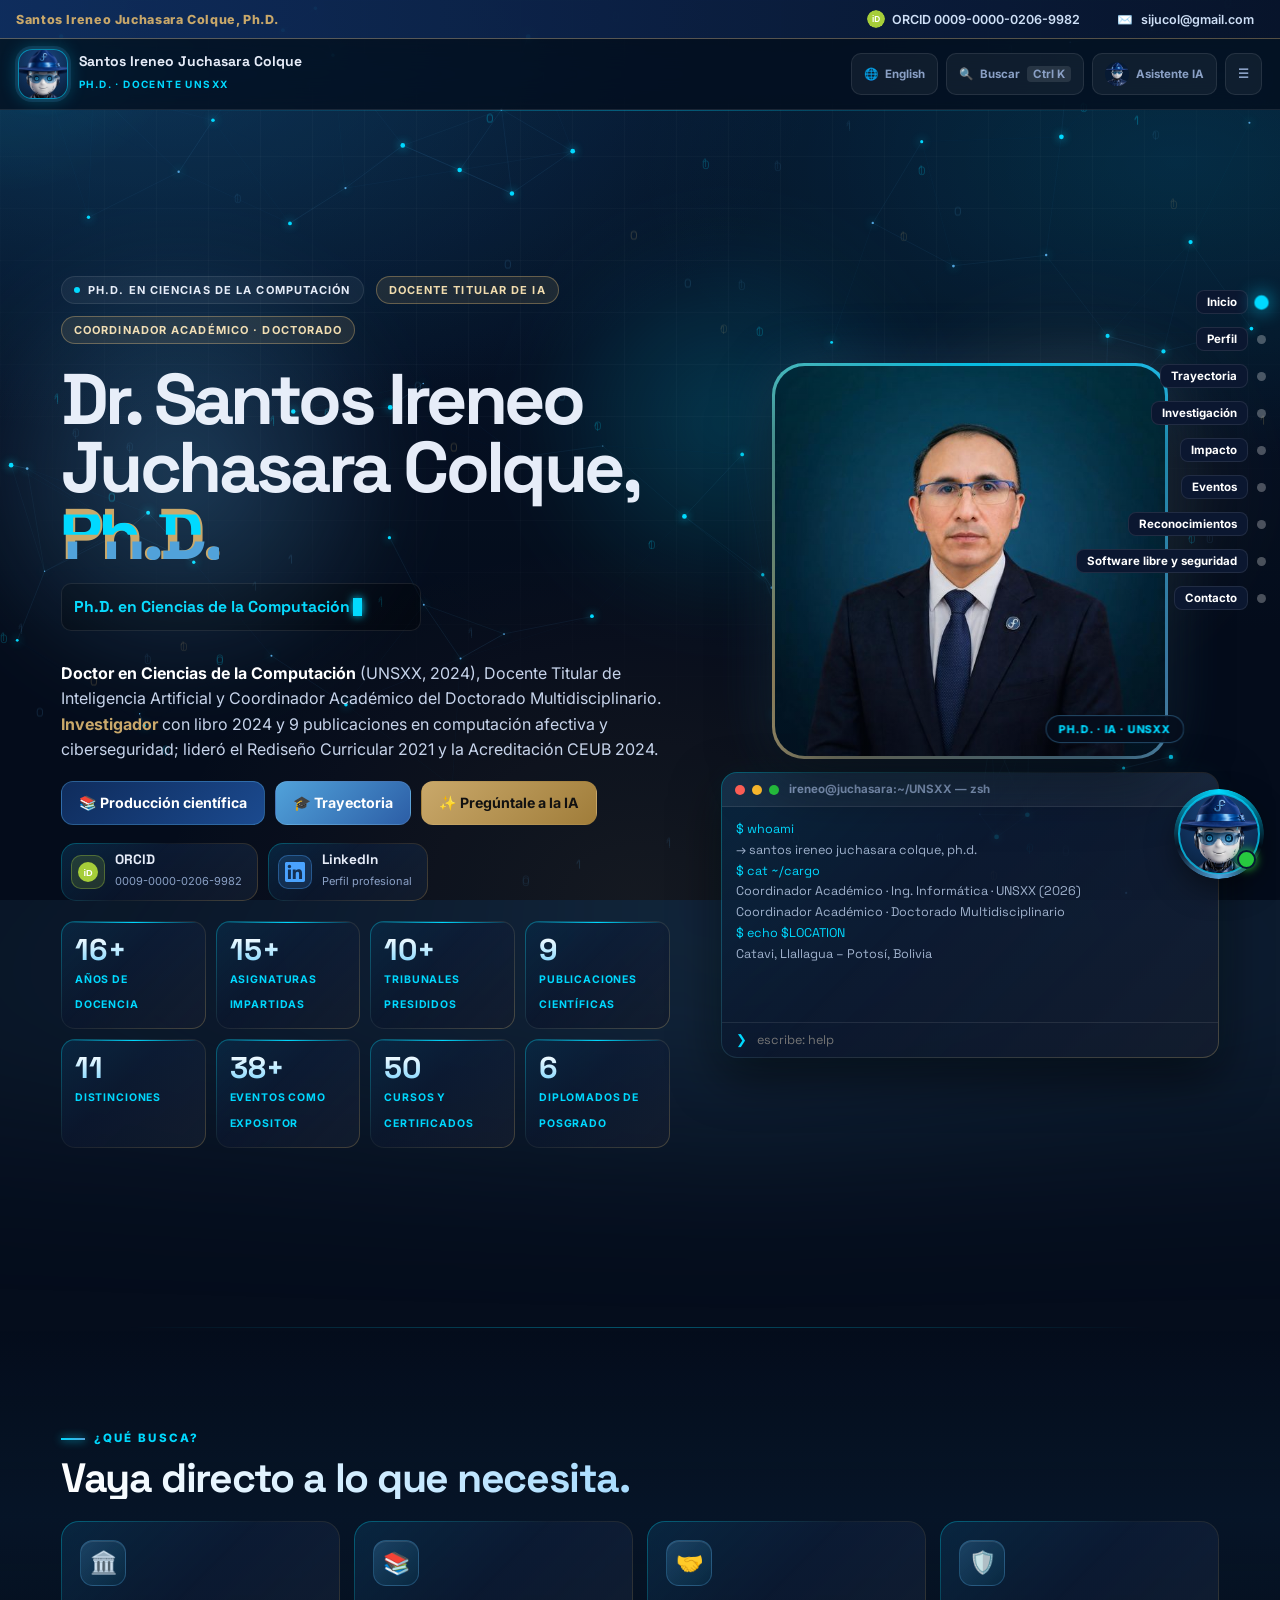
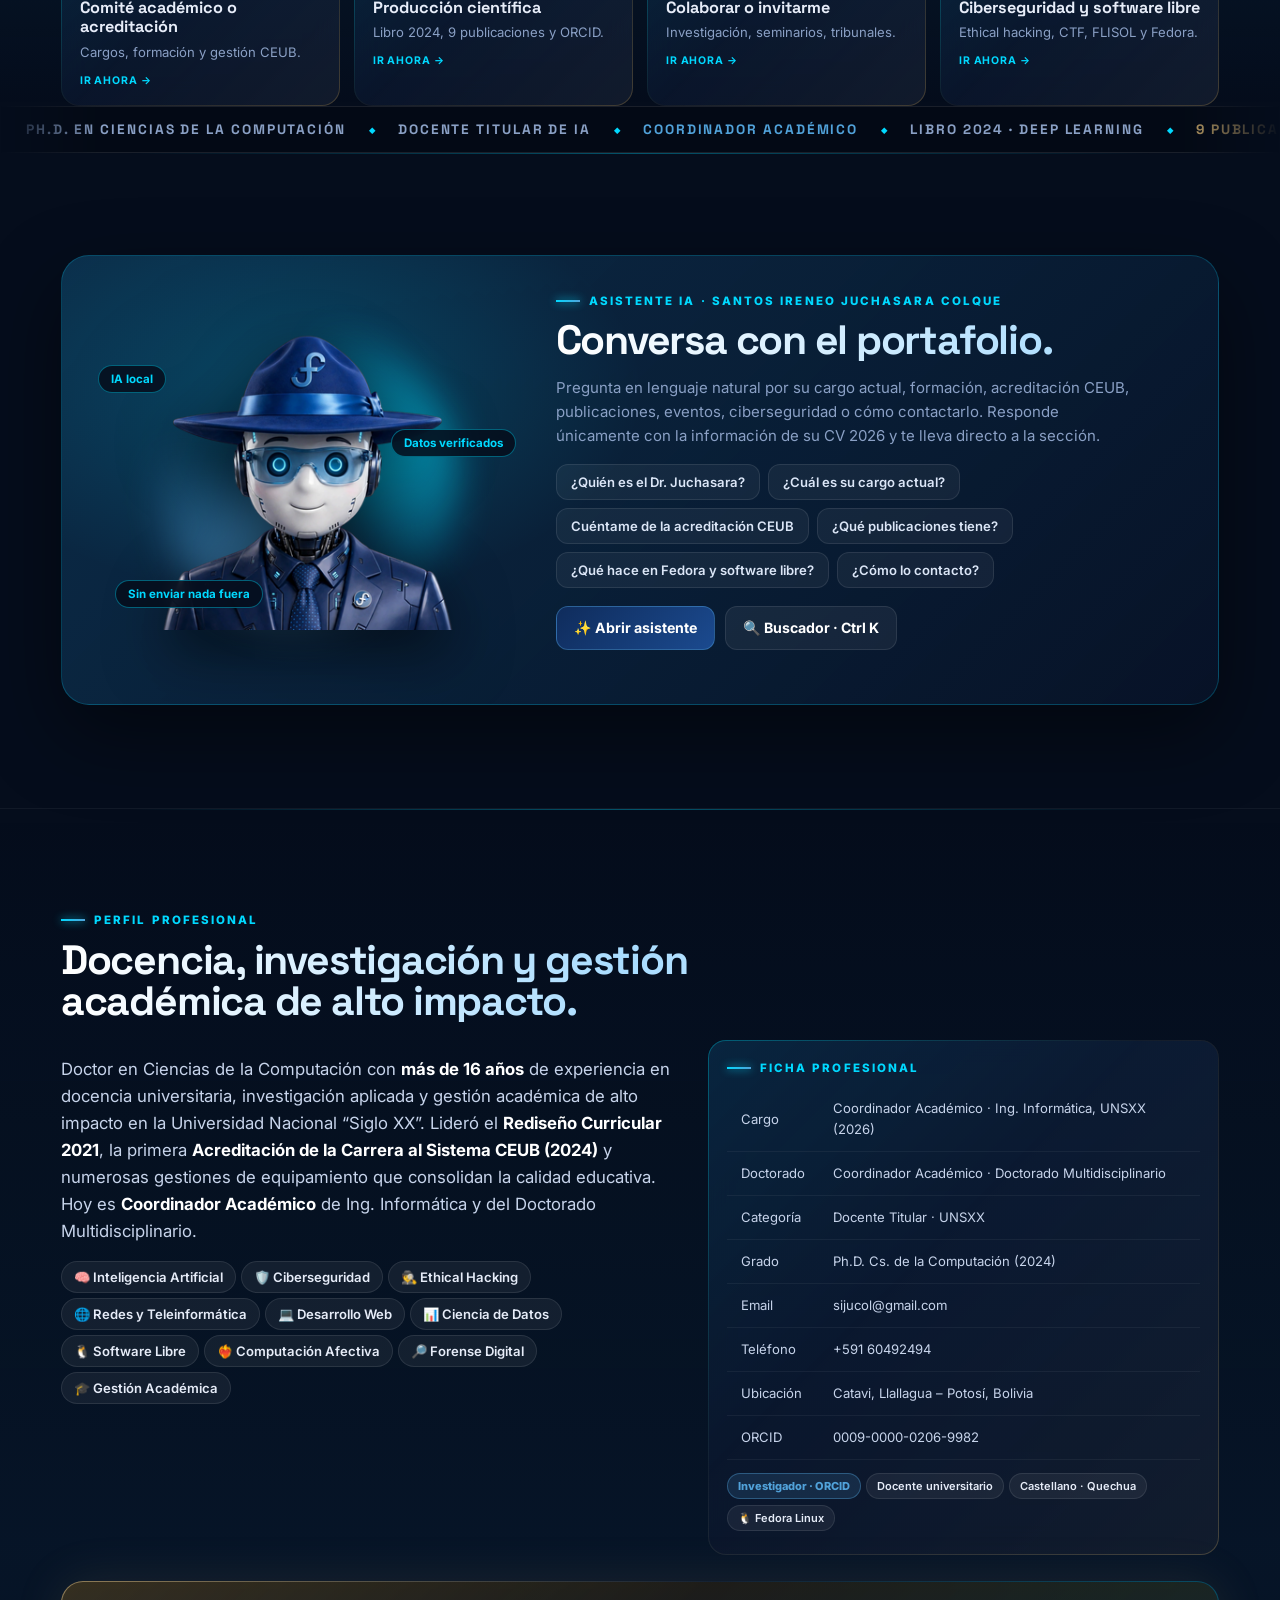
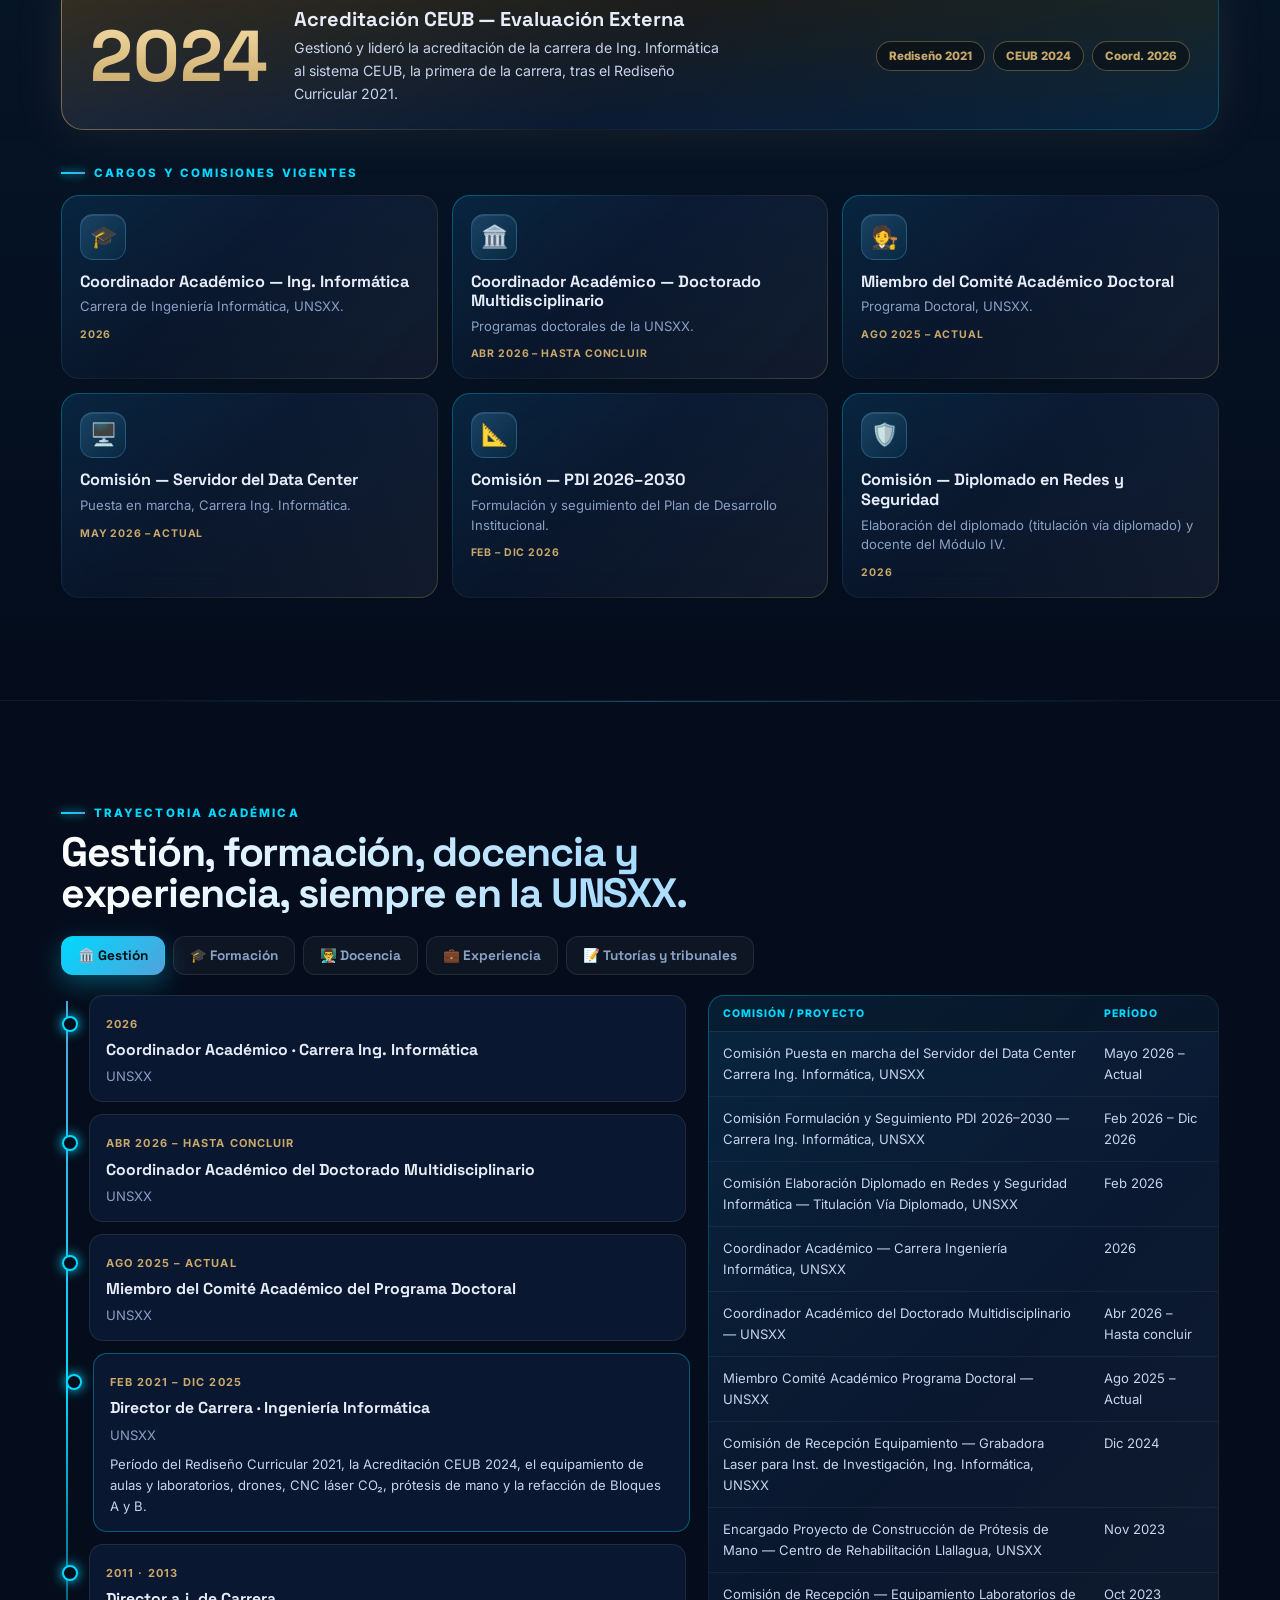
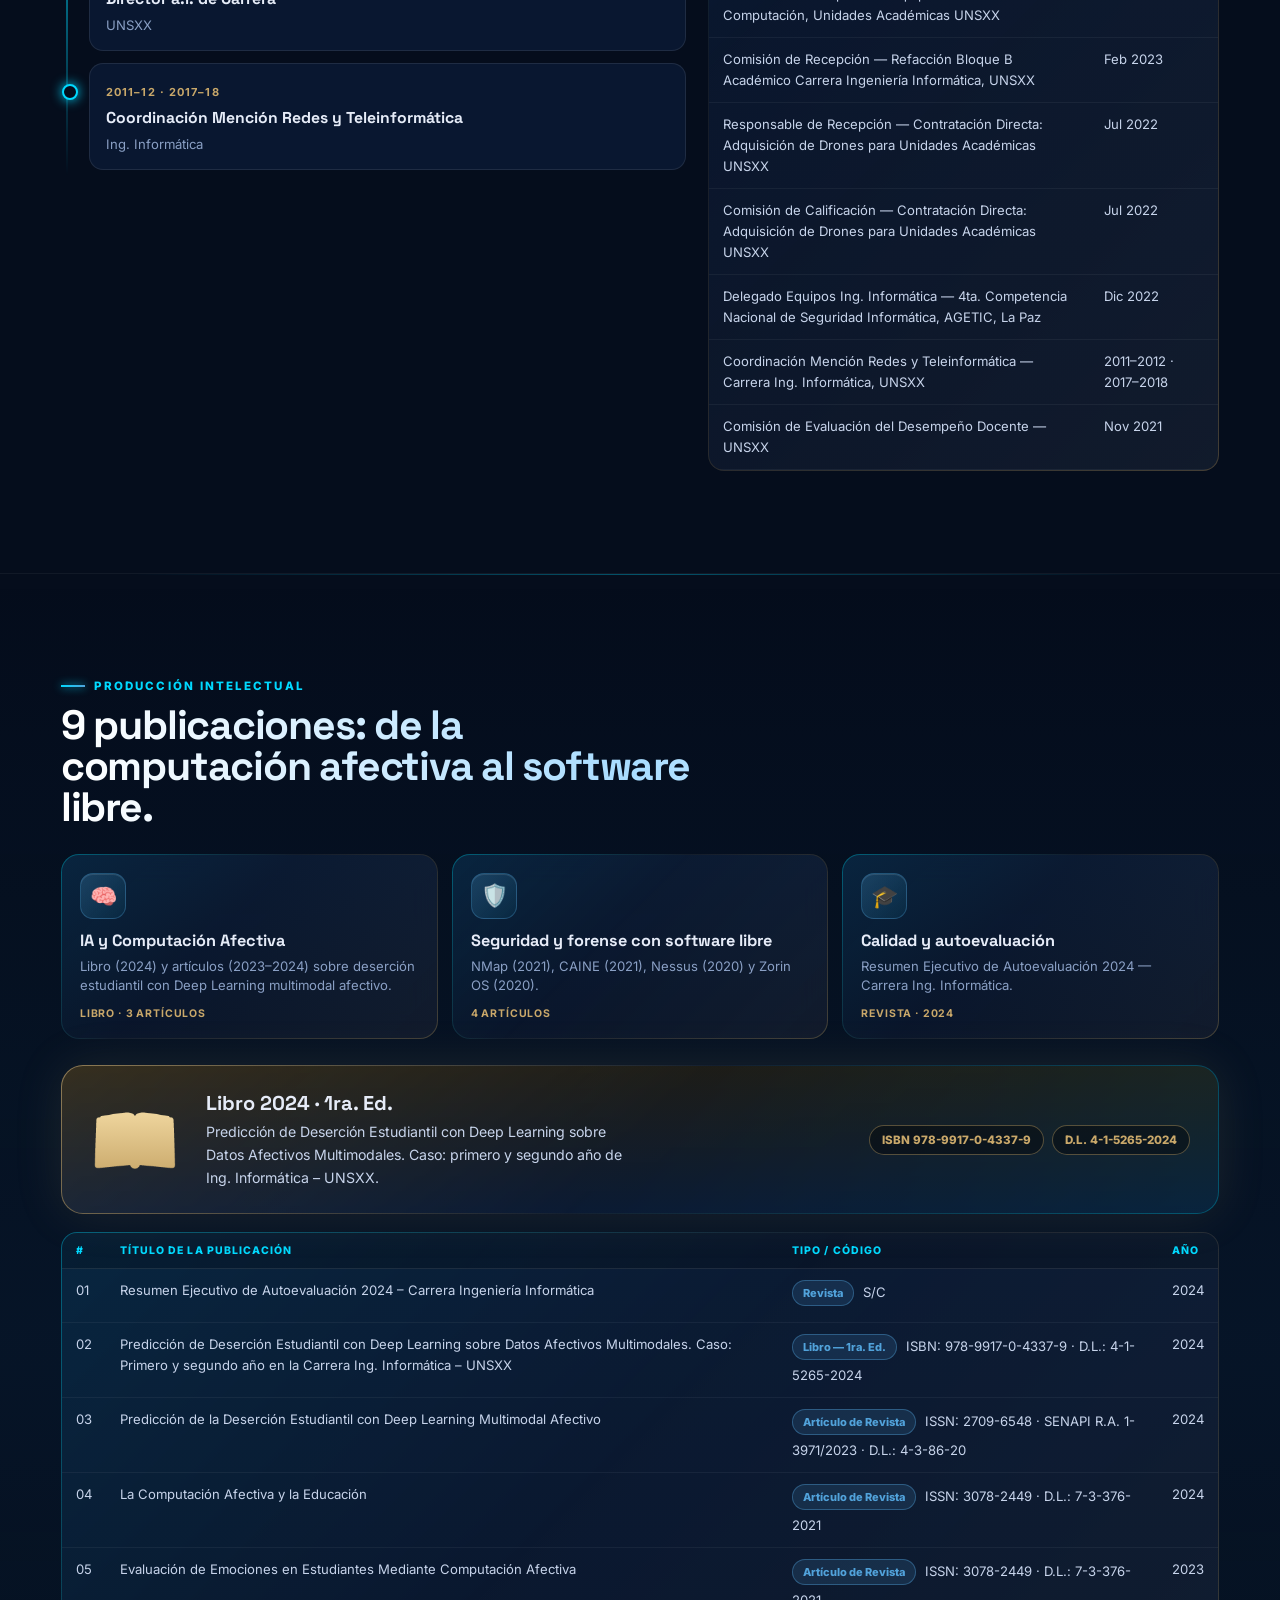
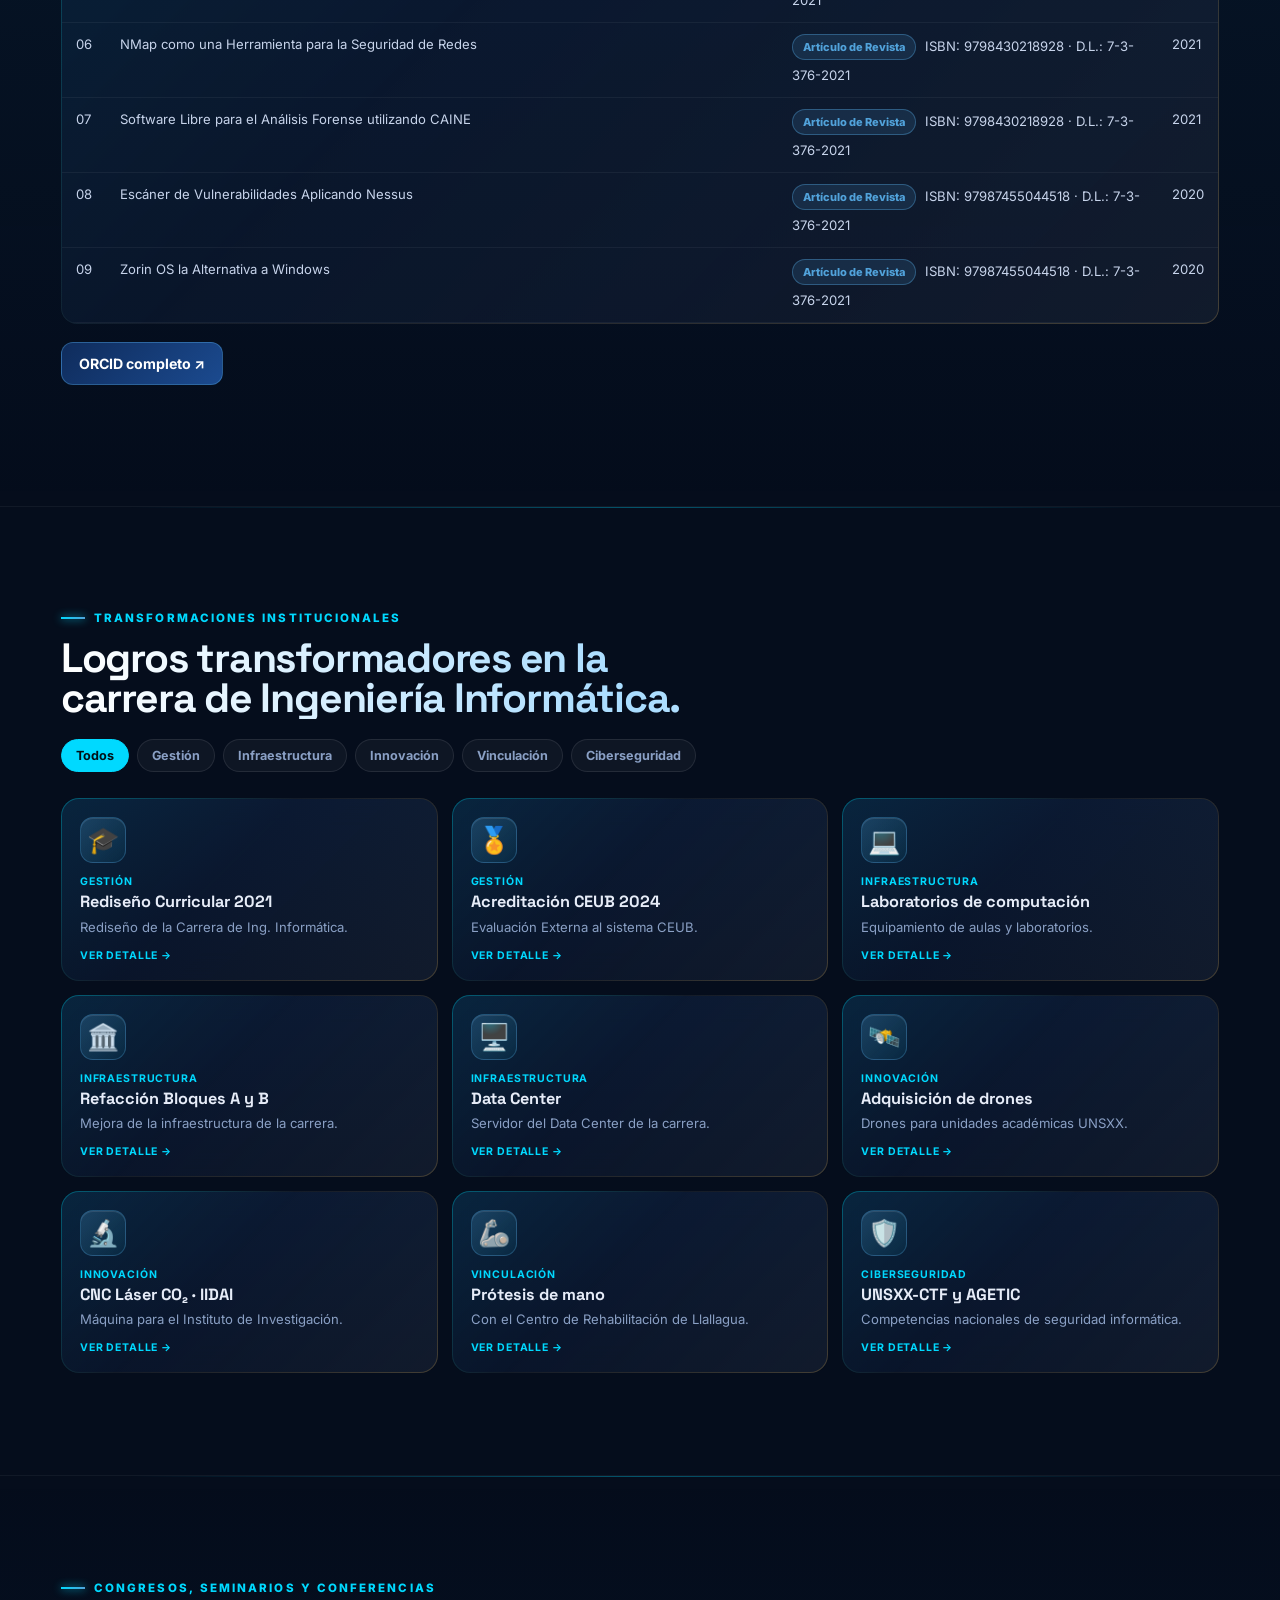
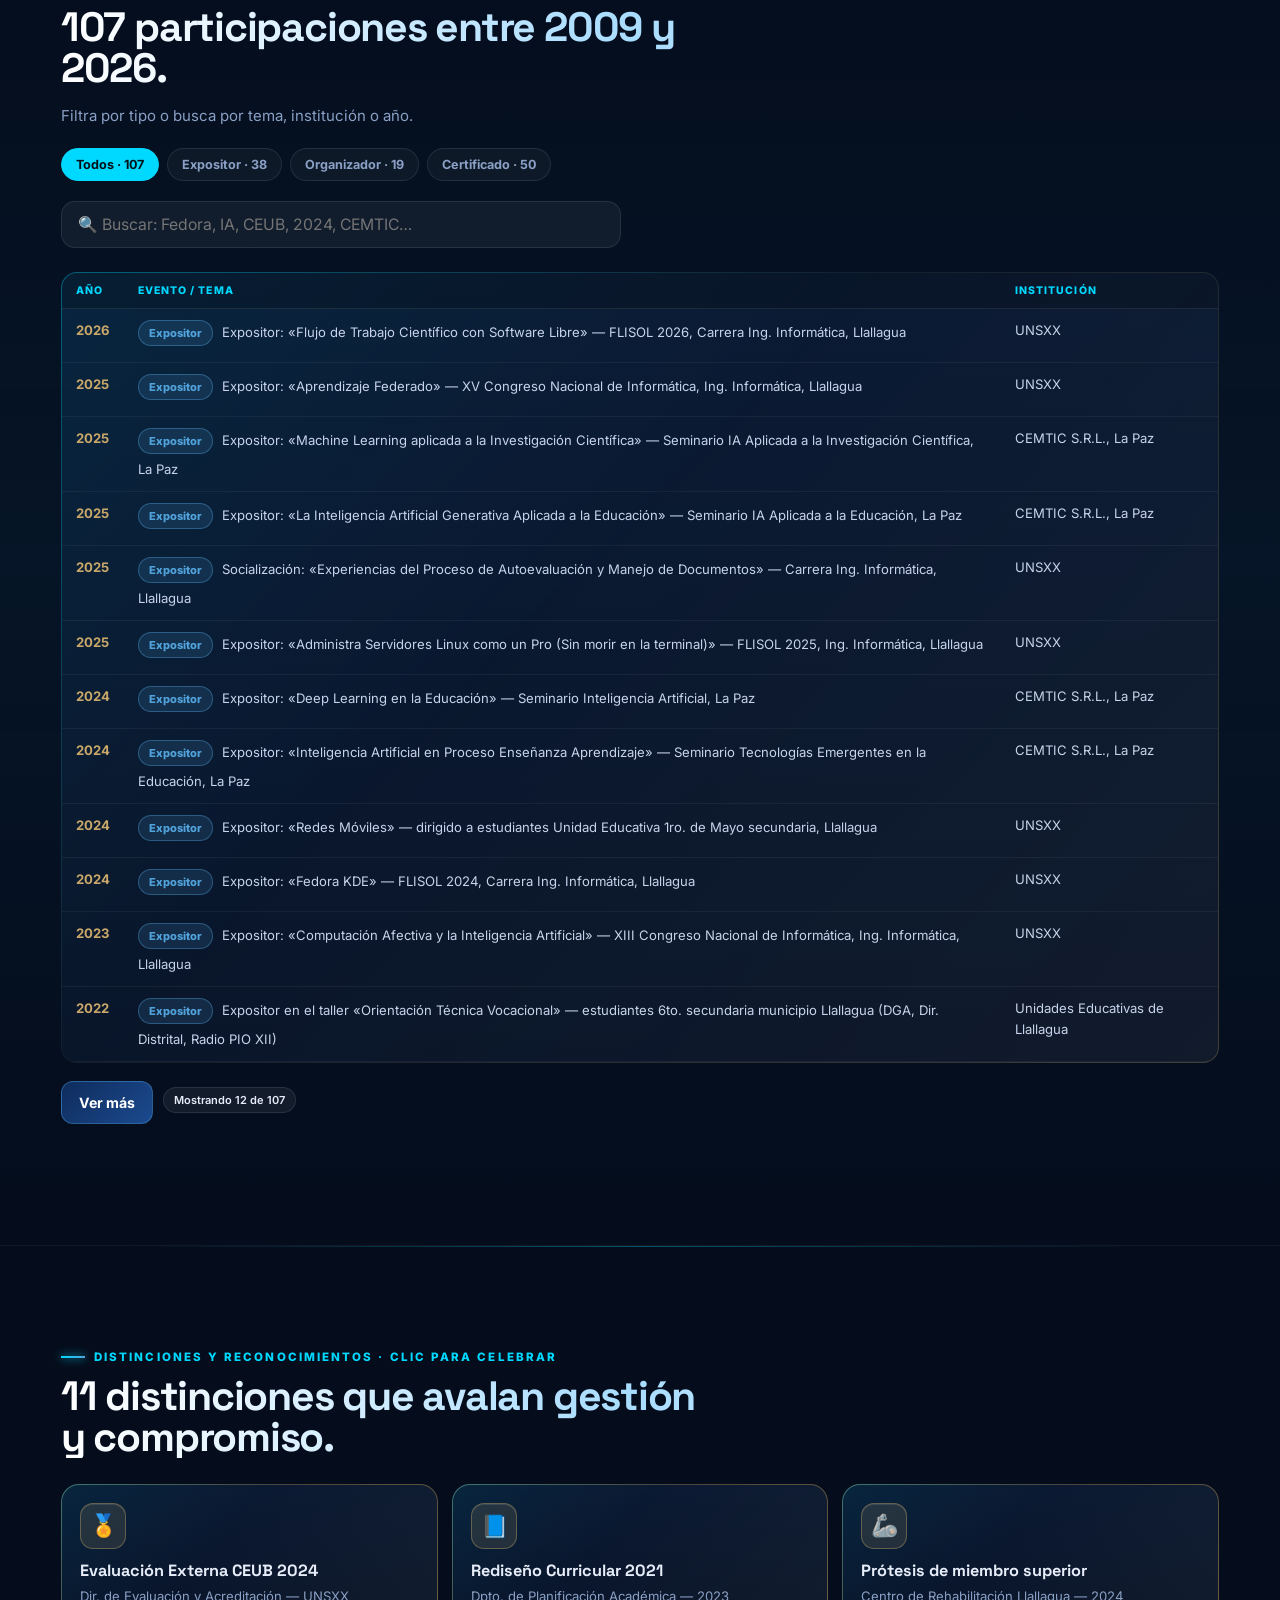
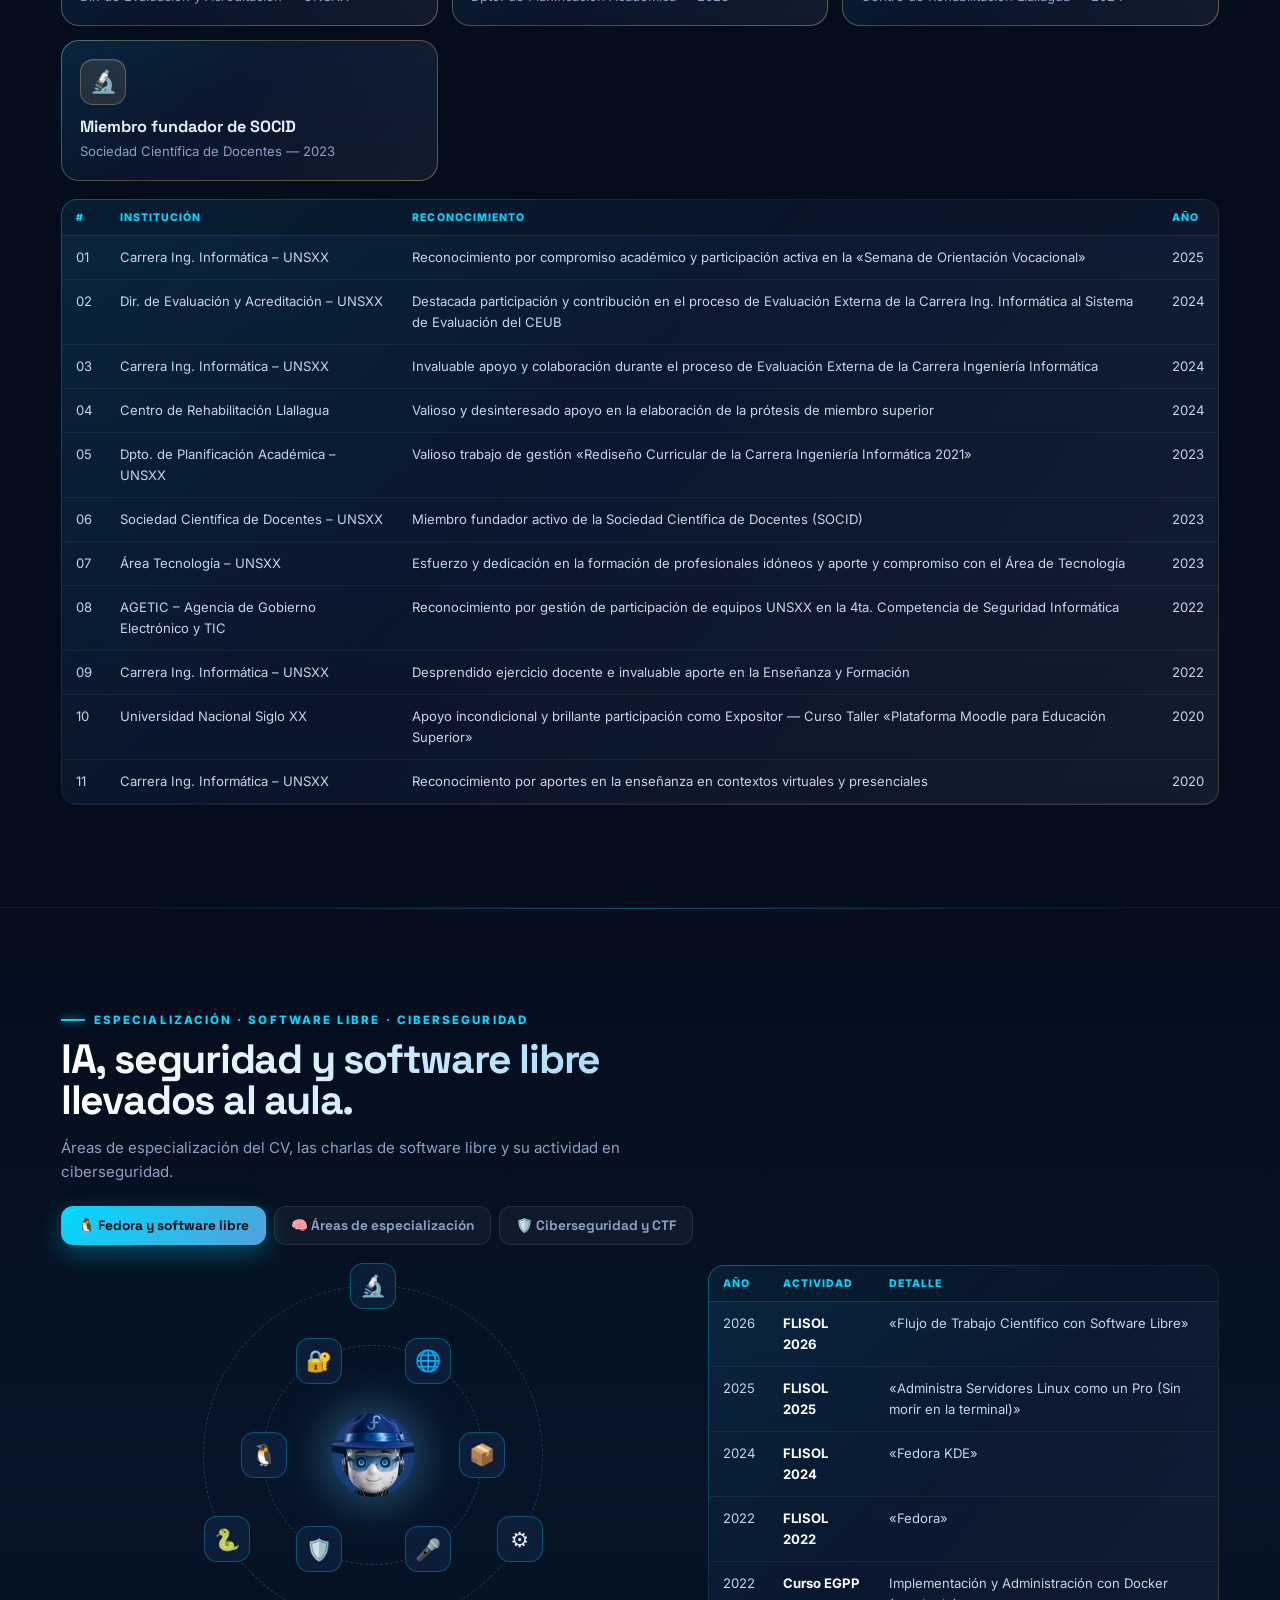
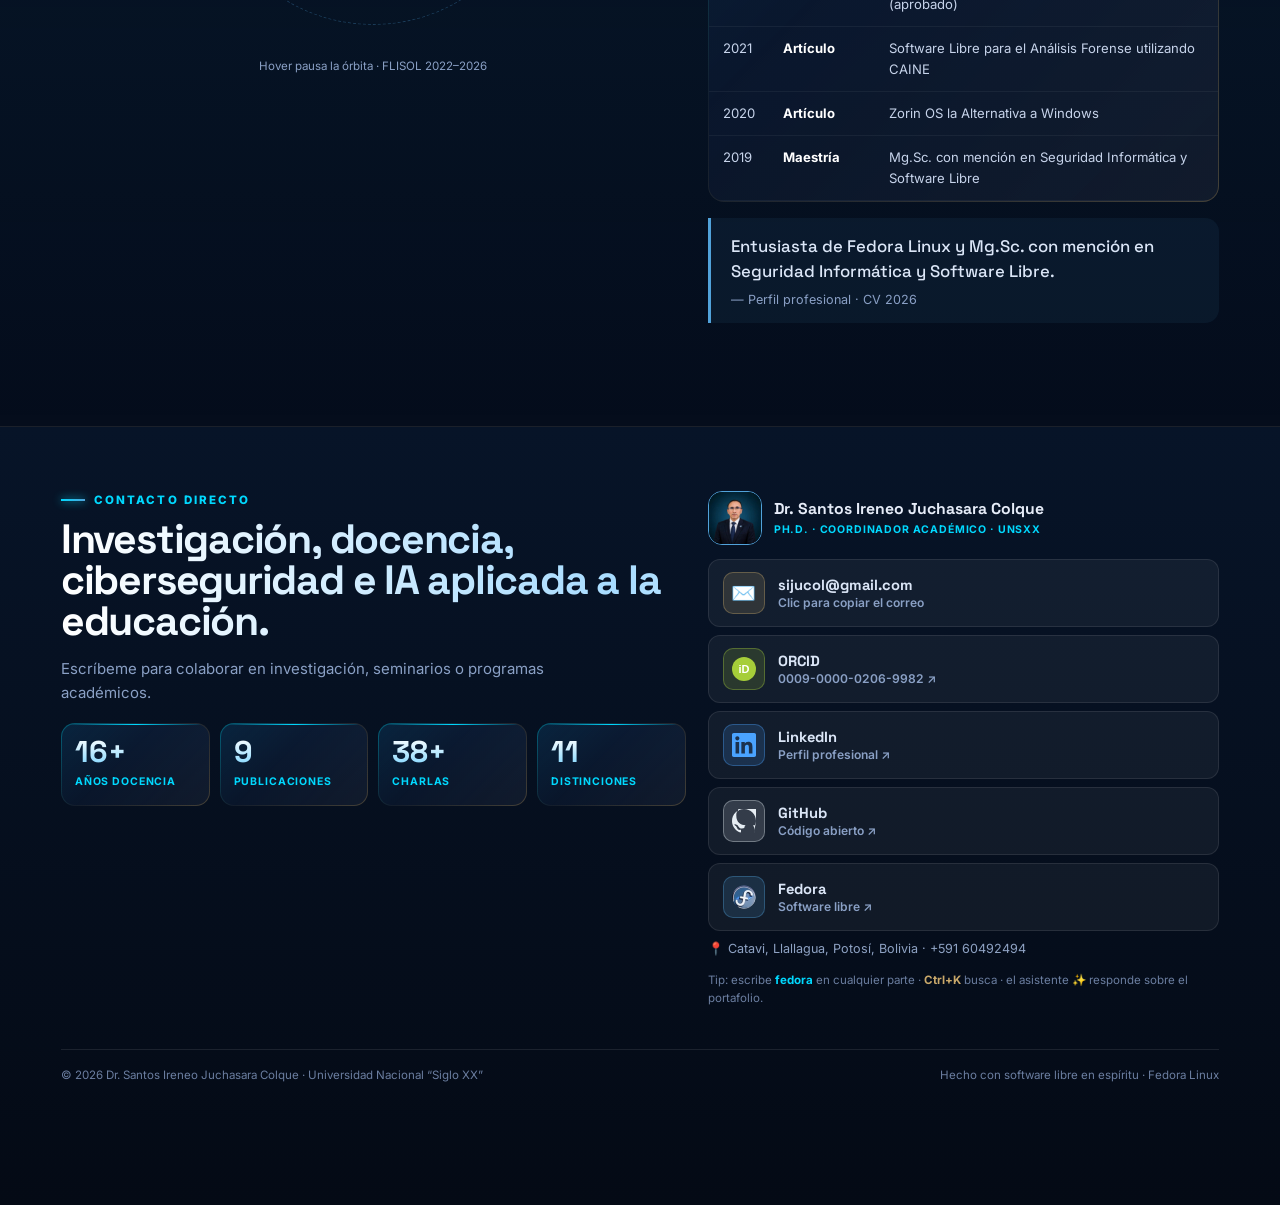
==== public/index.html @ 4f62dcd2 "Mi primer version" ====
<!DOCTYPE html>
<html lang="es">
<head>
<meta charset="UTF-8">
<meta name="viewport" content="width=device-width, initial-scale=1, viewport-fit=cover">
<meta name="color-scheme" content="dark">
<meta name="theme-color" content="#050d1c">
<title>Dr. Santos Ireneo Juchasara Colque, Ph.D. · Coordinador Académico UNSXX</title>
<meta name="description" content="Dr. Santos Ireneo Juchasara Colque, Ph.D. en Ciencias de la Computación. Docente Titular y Coordinador Académico (UNSXX). IA, ciberseguridad, redes y software libre. Acreditación CEUB 2024 y Rediseño Curricular 2021.">
<meta name="author" content="Santos Ireneo Juchasara Colque">
<meta name="robots" content="index, follow">
<link rel="canonical" href="https://www.santosjuchasara.com/">
<link rel="alternate" hreflang="es" href="https://www.santosjuchasara.com/"><link rel="alternate" hreflang="en" href="https://www.santosjuchasara.com/en/"><link rel="alternate" hreflang="x-default" href="https://www.santosjuchasara.com/">
<link rel="manifest" href="site.webmanifest">
<meta property="og:type" content="profile"><meta property="og:locale" content="es_BO"><meta property="og:site_name" content="Dr. Juchasara Colque">
<meta property="og:title" content="Dr. Santos Ireneo Juchasara Colque, Ph.D. · Coordinador Académico UNSXX">
<meta property="og:description" content="Investigador y docente universitario. IA, ciberseguridad, software libre. 16+ años de docencia · Acreditación CEUB 2024.">
<meta property="og:url" content="https://www.santosjuchasara.com/"><meta property="og:image" content="https://www.santosjuchasara.com/og-image.png"><meta property="og:image:width" content="1200"><meta property="og:image:height" content="630">
<meta name="twitter:card" content="summary_large_image"><meta name="twitter:title" content="Dr. Santos Ireneo Juchasara Colque, Ph.D."><meta name="twitter:description" content="Docente Titular y Coordinador Académico · UNSXX · IA, ciberseguridad y software libre."><meta name="twitter:image" content="https://www.santosjuchasara.com/og-image.png">
<script type="application/ld+json">{"@context":"https://schema.org","@type":"Person","name":"Santos Ireneo Juchasara Colque","honorificPrefix":"Dr.","alternateName":"Santos Juchasara","identifier":"https://orcid.org/0009-0000-0206-9982","jobTitle":"Docente Titular · Coordinador Académico","worksFor":{"@type":"CollegeOrUniversity","name":"Universidad Nacional Siglo XX"},"address":{"@type":"PostalAddress","addressLocality":"Llallagua","addressRegion":"Potosí","addressCountry":"BO"},"url":"https://www.santosjuchasara.com/","image":"https://www.santosjuchasara.com/og-image.png","sameAs":["https://orcid.org/0009-0000-0206-9982","https://www.linkedin.com/in/juchasara","https://github.com/sireneo","https://accounts.fedoraproject.org/user/sireneo/"],"knowsAbout":["Inteligencia Artificial","Ciberseguridad","Ethical Hacking","Redes","Software Libre","Computación Afectiva","Ciencia de Datos"]}</script>
<link rel="icon" type="image/png" href="assets/img/favicon.png">
<link rel="apple-touch-icon" href="assets/img/robot.png">
<link rel="stylesheet" href="https://fonts.googleapis.com/css2?family=Space+Grotesk:wght@400;500;700&family=Inter:wght@400;500;600&display=swap">
<link rel="stylesheet" href="css/base.css">
<link rel="stylesheet" href="css/header.css">
<link rel="stylesheet" href="css/hero.css">
<link rel="stylesheet" href="css/components.css">
<link rel="stylesheet" href="css/overlays.css">
<link rel="stylesheet" href="css/modern.css">
<link rel="stylesheet" href="css/ai-robot.css">
<link rel="stylesheet" href="css/redesign.css">
<link rel="stylesheet" href="css/typography.css">
</head>
<body>
<div class="bgf"></div><canvas class="cv" id="mx"></canvas><canvas class="cv" id="net"></canvas><div class="grid"></div><div id="glow"></div><div id="prog"></div>
<nav class="dock" id="dock" aria-label="Redes"></nav>
<div id="idbar"></div>
<header><div class="nav"><div class="brand" onclick="go('inicio')"><span class="bm"><img data-rb alt="Asistente IA"></span><div><b>Santos Ireneo Juchasara Colque</b><span>Ph.D. · Docente UNSXX</span></div></div>
<div class="links" id="links"></div>
<div class="act"><a class="ib" id="lang" href="en/index.html" hreflang="en" lang="en" title="English version">🌐 <span>English</span></a><button class="ib" onclick="pal(1)">🔍 <span>Buscar</span> <kbd>Ctrl K</kbd></button><button class="ib" onclick="ai(1)"><img data-rb alt="" style="width:24px;height:24px;border-radius:50%;object-fit:cover;object-position:50% 20%;background:#071a33"> Asistente IA</button><button class="ib ham" onclick="mob.classList.toggle('open')">☰</button></div></div></header>
<div id="mob"></div>
<main>
<section id="inicio" style="border:0"><div class="wrap" style="position:relative"><div class="mesh"><i class="m1"></i><i class="m2"></i><i class="m3"></i></div>
<div class="hero"><div>
<div class="lvl"><span class="badge"><i></i>Ph.D. en Ciencias de la Computación</span><span class="badge b2">Docente Titular de IA</span><span class="badge b2">Coordinador Académico · Doctorado</span></div>
<h1>Dr. Santos Ireneo<br>Juchasara Colque, <span class="gl" data-t="Ph.D.">Ph.D.</span></h1>
<div class="ty"><span id="ty"></span><i class="cur"></i></div>
<p class="lead"><b>Doctor en Ciencias de la Computación</b> (UNSXX, 2024), Docente Titular de Inteligencia Artificial y Coordinador Académico del Doctorado Multidisciplinario. <b style="color:var(--gold)">Investigador</b> con libro 2024 y 9 publicaciones en computación afectiva y ciberseguridad; lideró el Rediseño Curricular 2021 y la Acreditación CEUB 2024.</p>
<div class="row"><button class="btn bp" onclick="go('investigacion')">📚 Producción científica</button><button class="btn bfd" onclick="go('trayectoria')">🎓 Trayectoria</button><button class="btn bg" onclick="ai(1)">✨ Pregúntale a la IA</button></div>
<div class="soc" id="soc"></div><div class="stats" id="stats"></div></div>
<div class="side"><div class="pw" id="pw"><div class="ring"></div><div class="ph"><img data-ph alt="Dr. Santos Ireneo Juchasara Colque"></div><div class="pb">Ph.D. · IA · UNSXX</div></div>
<div class="term"><div class="th"><i style="background:#ff5f56"></i><i style="background:#ffbd2e"></i><i style="background:#27c93f"></i>&nbsp;ireneo@juchasara:~/UNSXX — zsh</div><div class="tb" id="tb"></div><div class="tin">❯<input id="ti" placeholder="escribe: help" autocomplete="off" spellcheck="false"></div></div></div></div></div></section>

<section id="rutas" style="border:0;padding-bottom:0"><div class="wrap rv"><div class="eb">¿Qué busca?</div><h2>Vaya directo a lo que necesita.</h2><div class="g4" id="paths"></div></div></section>
<div class="mq" aria-hidden="true"><div class="mqt" id="mq"></div></div>
<section id="asistente" style="border:0"><div class="wrap rv"><div class="aisp"><div class="arb"><i class="halo"></i><img data-rb alt="Asistente IA del portafolio"><span class="tg t1">IA local</span><span class="tg t2">Datos verificados</span><span class="tg t3">Sin enviar nada fuera</span></div>
<div style="position:relative"><div class="eb">Asistente IA · Santos Ireneo Juchasara Colque</div><h2>Conversa con el portafolio.</h2><p class="sub">Pregunta en lenguaje natural por su cargo actual, formación, acreditación CEUB, publicaciones, eventos, ciberseguridad o cómo contactarlo. Responde únicamente con la información de su CV 2026 y te lleva directo a la sección.</p><div class="sg2" id="spq"></div><div class="row"><button class="btn bp" onclick="ai(1)">✨ Abrir asistente</button><button class="btn" onclick="pal(1)">🔍 Buscador · Ctrl K</button></div></div></div></div></section>
<section id="perfil"><div class="wrap rv"><div class="eb">Perfil profesional</div><h2>Docencia, investigación y gestión académica de alto impacto.</h2>
<div class="two" style="margin-top:18px"><div><p class="sub" style="font-size:calc(16px*var(--t));color:#c7d4eb" id="prof"></p><div id="areas" style="margin-top:16px"></div></div>
<div class="card" style="cursor:default"><div class="eb">Ficha profesional</div><table><tbody id="idt"></tbody></table><div style="margin-top:12px" id="idch"></div></div></div>
<div class="hl"><div class="hl-n sp">2024</div><div><b>Acreditación CEUB — Evaluación Externa</b><p>Gestionó y lideró la acreditación de la carrera de Ing. Informática al sistema CEUB, la primera de la carrera, tras el Rediseño Curricular 2021.</p></div><div class="hl-s"><span>Rediseño 2021</span><span>CEUB 2024</span><span>Coord. 2026</span></div></div>
<div class="eb" style="margin-top:34px">Cargos y comisiones vigentes</div><div class="g3" id="cargos" style="margin-top:12px"></div></div></section>

<section id="trayectoria"><div class="wrap rv"><div class="eb">Trayectoria académica</div><h2>Gestión, formación, docencia y experiencia, siempre en la UNSXX.</h2>
<div class="tabs" data-g="t"><button class="on">🏛️ Gestión</button><button>🎓 Formación</button><button>👨‍🏫 Docencia</button><button>💼 Experiencia</button><button>📝 Tutorías y tribunales</button></div>
<div class="pn on" data-g="t"><div class="two" style="margin-top:20px"><div class="tl" id="tl"></div><div class="tw" style="margin-top:0"><table><thead><tr><th>Comisión / Proyecto</th><th>Período</th></tr></thead><tbody id="com"></tbody></table></div></div></div>
<div class="pn" data-g="t"><div class="tw"><table><thead><tr><th>Título</th><th>Programa</th><th>Año</th><th>Universidad</th></tr></thead><tbody id="gr"></tbody></table></div><div class="tw"><table><thead><tr><th>Diplomados de posgrado</th><th>Año</th><th>Universidad</th></tr></thead><tbody id="dp"></tbody></table></div><div class="tw"><table><thead><tr><th>Idioma</th><th>Habla</th><th>Lee</th><th>Escribe</th></tr></thead><tbody id="idm"></tbody></table></div></div>
<div class="pn" data-g="t"><div class="hl" style="border-color:rgba(0,217,255,.35);background:linear-gradient(120deg,rgba(0,217,255,.12),rgba(21,92,140,.25))"><div class="hl-n sp" style="background:linear-gradient(180deg,#bff3ff,#00D9FF);-webkit-background-clip:text;background-clip:text">16+</div><div><b>Años ininterrumpidos de docencia (2009–2025)</b><p>Carrera de Ingeniería Informática, UNSXX · 15+ asignaturas impartidas.</p></div></div><div class="tw"><table><thead><tr><th>Asignatura (pregrado)</th><th>Categoría</th><th>Período</th></tr></thead><tbody id="asg"></tbody></table></div><div class="tw"><table><thead><tr><th>Posgrado · módulo / cargo / comisión</th><th>Universidad</th><th>Período</th></tr></thead><tbody id="pos"></tbody></table></div></div>
<div class="pn" data-g="t"><div class="tw"><table><thead><tr><th>Sector</th><th>Institución / cargo</th><th>Período</th></tr></thead><tbody id="exp"></tbody></table></div></div>
<div class="pn" data-g="t"><div class="tw"><table><thead><tr><th>Tutoría de proyectos de grado y trabajos dirigidos</th><th>Estudiante</th><th>Tipo</th><th>Año</th></tr></thead><tbody id="tut"></tbody></table></div><div class="tw"><table><thead><tr><th>Rol en tribunal</th><th>Defensa / trabajo</th><th>Año</th></tr></thead><tbody id="tri"></tbody></table></div></div></div></section>

<section id="investigacion"><div class="wrap rv"><div class="eb">Producción intelectual</div><h2>9 publicaciones: de la computación afectiva al software libre.</h2>
<div class="g3" id="inv"></div>
<div class="hl" style="margin-top:26px"><div class="hl-n sp">📖</div><div><b>Libro 2024 · 1ra. Ed.</b><p>Predicción de Deserción Estudiantil con Deep Learning sobre Datos Afectivos Multimodales. Caso: primero y segundo año de Ing. Informática – UNSXX.</p></div><div class="hl-s"><span>ISBN 978-9917-0-4337-9</span><span>D.L. 4-1-5265-2024</span></div></div>
<div class="tw"><table><thead><tr><th>#</th><th>Título de la publicación</th><th>Tipo / código</th><th>Año</th></tr></thead><tbody id="pub"></tbody></table></div>
<div class="row"><a class="btn bp" href="https://orcid.org/0009-0000-0206-9982" target="_blank" rel="noopener">ORCID completo ↗</a></div></div></section>

<section id="impacto"><div class="wrap rv"><div class="eb">Transformaciones institucionales</div><h2>Logros transformadores en la carrera de Ingeniería Informática.</h2><div class="fl" id="fl"></div><div class="g3" id="gal"></div></div></section>

<section id="eventos"><div class="wrap rv"><div class="eb">Congresos, seminarios y conferencias</div><h2>107 participaciones entre 2009 y 2026.</h2><p class="sub">Filtra por tipo o busca por tema, institución o año.</p>
<div class="fl" id="evf"></div><input id="evq" class="sq" placeholder="🔍 Buscar: Fedora, IA, CEUB, 2024, CEMTIC…" autocomplete="off">
<div class="tw"><table><thead><tr><th>Año</th><th>Evento / tema</th><th>Institución</th></tr></thead><tbody id="evt"></tbody></table></div>
<div class="row" style="align-items:center"><button class="btn bp" id="evm">Ver más</button><span class="chip" id="evc"></span></div></div></section>

<section id="reconocimientos"><div class="wrap rv"><div class="eb">Distinciones y reconocimientos · clic para celebrar</div><h2>11 distinciones que avalan gestión y compromiso.</h2><div class="g3" id="rec"></div><div class="tw"><table><thead><tr><th>#</th><th>Institución</th><th>Reconocimiento</th><th>Año</th></tr></thead><tbody id="dis"></tbody></table></div></div></section>

<section id="especializacion"><div class="wrap rv"><div class="eb">Especialización · Software libre · Ciberseguridad</div><h2>IA, seguridad y software libre llevados al aula.</h2>
<p class="sub">Áreas de especialización del CV, las charlas de software libre y su actividad en ciberseguridad.</p>
<div class="tabs" data-g="e"><button class="on">🐧 Fedora y software libre</button><button>🧠 Áreas de especialización</button><button>🛡️ Ciberseguridad y CTF</button></div>
<div class="pn on" data-g="e"><div class="two" style="margin-top:20px"><div><div class="orb" id="orb"><div class="core"><img data-rb alt="Asistente IA"></div></div><p style="text-align:center;font-size:calc(11px*var(--t));color:var(--mut)">Hover pausa la órbita · FLISOL 2022–2026</p></div>
<div><div class="tw" style="margin-top:0"><table><thead><tr><th>Año</th><th>Actividad</th><th>Detalle</th></tr></thead><tbody id="ft"></tbody></table></div><div class="q">Entusiasta de Fedora Linux y Mg.Sc. con mención en Seguridad Informática y Software Libre.<small>— Perfil profesional · CV 2026</small></div></div></div></div>
<div class="pn" data-g="e"><div class="g3" id="areasg"></div><div style="margin-top:22px"><div class="eb">Tecnologías y herramientas citadas en el CV</div><div id="tools"></div></div></div>
<div class="pn" data-g="e"><div class="tw"><table><thead><tr><th>Año</th><th>Rol / tipo</th><th>Detalle</th></tr></thead><tbody id="ctf"></tbody></table></div></div></div></section>
</main>
<nav id="rail" aria-label="Secciones"></nav><nav id="tabbar" aria-label="Navegación principal"></nav>
<footer id="contacto"><div class="wrap"><div class="two"><div><div class="eb">Contacto directo</div><h2 style="color:#fff">Investigación, docencia, ciberseguridad e IA aplicada a la educación.</h2><p class="sub">Escríbeme para colaborar en investigación, seminarios o programas académicos.</p>
<div class="stats" style="margin-top:18px"><div class="st"><b>16+</b><span>Años docencia</span></div><div class="st"><b>9</b><span>Publicaciones</span></div><div class="st"><b>38+</b><span>Charlas</span></div><div class="st"><b>11</b><span>Distinciones</span></div></div></div>
<div><div style="display:flex;gap:12px;align-items:center"><img data-ph alt="" style="width:54px;height:54px;border-radius:14px;object-fit:cover;border:1.5px solid var(--fed)"><div><b class="sp">Dr. Santos Ireneo Juchasara Colque</b><div style="font-size:calc(10px*var(--t));color:var(--cy);font-weight:700;letter-spacing:.08em;text-transform:uppercase">Ph.D. · Coordinador Académico · UNSXX</div></div></div>
<div class="cl"><button onclick="copyMail()">✉️ sijucol@gmail.com (copiar)</button><a href="https://accounts.fedoraproject.org/user/sireneo/" target="_blank" rel="noopener">🐧 accounts.fedoraproject.org/user/sireneo ↗</a><a href="https://github.com/sireneo" target="_blank" rel="noopener">💻 github.com/sireneo ↗</a><a href="https://www.linkedin.com/in/juchasara" target="_blank" rel="noopener">🔗 linkedin.com/in/juchasara ↗</a><a href="https://orcid.org/0009-0000-0206-9982" target="_blank" rel="noopener">🆔 ORCID 0009-0000-0206-9982 ↗</a><span style="font-size:calc(12px*var(--t));color:#8ea2c3">📍 Catavi, Llallagua, Potosí, Bolivia · +591 60492494</span></div>
<p style="font-size:calc(11px*var(--t));color:#6b7ea0;margin-top:12px">Tip: escribe <b style="color:var(--cy)">fedora</b> en cualquier parte · <b style="color:var(--gold)">Ctrl+K</b> busca · el asistente ✨ responde sobre el portafolio.</p></div></div>
<div class="legal"><span>© 2026 Dr. Santos Ireneo Juchasara Colque · Universidad Nacional “Siglo XX”</span><span>Hecho con software libre en espíritu · Fedora Linux</span></div></div></footer>

<div class="ov" id="pal" onclick="pal(0)"><div class="pal" onclick="event.stopPropagation()"><div class="pi">🔍<input id="pq" placeholder="Buscar secciones, publicaciones, charlas… (↑↓ Enter)" autocomplete="off"><span style="font-size:calc(11px*var(--t));color:var(--mut)">ESC</span></div><div class="pl" id="pr"></div></div></div>
<div class="ov" id="mod" onclick="this.classList.remove('open')"><div class="mo" onclick="event.stopPropagation()" id="mob2"></div></div>
<div id="egg" onclick="this.classList.remove('open')"><div><div class="fb">🐧</div><h2 style="color:#fff;margin:10px auto;max-width:none">¡Fedora Lover Mode!</h2><p style="color:var(--cy);font-weight:700">Entusiasta de Fedora Linux · Llallagua → Mundo</p></div></div>
<div id="ai"><div id="aip"><div class="ah"><div class="av"><img data-rb alt=""></div><div><b>Asistente IA</b><small>● en línea · Santos Ireneo Juchasara Colque · IA</small></div><button class="ib" style="margin-left:auto" onclick="ai(0)">✕</button></div><div id="am"></div><div class="sg" id="sg"></div><form class="af" id="af"><input id="aq" placeholder="Pregunta algo…" autocomplete="off"><button>➤</button></form></div><div id="aih">¿Dudas? Pregúntale al asistente IA 👋</div><button id="aib" onclick="ai()" aria-label="Asistente IA"><span class="ci"><img data-rb alt=""></span></button></div>
<div id="toast"></div>
<script src="js/site.js"></script>
<script src="js/config.js"></script>
<script src="js/brand.js"></script>
<script src="js/cvdata.js"></script>
<script src="js/content.js"></script>
<script src="js/ui.js"></script>
<script src="js/effects.js"></script>
<script src="js/assistant.js"></script>
<script src="js/search.js"></script>
<script src="js/shortcuts.js"></script>
<script src="js/terminal.js"></script>
</body>
</html>
---- public/css/base.css ----
/* base.css — Variables, fondo, canvas, brillo del cursor y barra de progreso */
@property --a{syntax:'<angle>';initial-value:0deg;inherits:false}
:root{--bg:#050d1c;--navy:#0F2C5C;--gold:#C9A86A;--fed:#51A2DA;--cy:#00D9FF;--ink:#e6ecf8;--mut:#8aa0c5;--line:rgba(255,255,255,.09);--paper:rgba(14,32,62,.62);box-sizing:border-box;padding-top:env(safe-area-inset-top,0px);padding-bottom:env(safe-area-inset-bottom,0px);color-scheme:dark}
html{scroll-behavior:smooth;scroll-padding-top:calc(76px + env(safe-area-inset-top,0px))}
*{box-sizing:border-box}body{margin:0;background:var(--bg);color:var(--ink);font:15px/1.6 Inter,system-ui,sans-serif;overflow-x:hidden}
h1,h2,h3,h4,.sp{font-family:'Space Grotesk',Inter,sans-serif}a{color:inherit;text-decoration:none}
::selection{background:var(--cy);color:#001018}
.bgf{position:fixed;inset:0;z-index:-3;background:radial-gradient(1100px 600px at 12% 8%,rgba(21,92,140,.45),transparent 60%),radial-gradient(900px 500px at 92% 18%,rgba(0,217,255,.13),transparent 60%),radial-gradient(800px 600px at 50% 100%,rgba(201,168,106,.09),transparent 60%),linear-gradient(180deg,#071a33,#050d1c 70%)}
canvas.cv{position:fixed;inset:0;z-index:-2;pointer-events:none}#mx{opacity:.4}
.grid{position:fixed;inset:0;z-index:-1;pointer-events:none;background:linear-gradient(rgba(255,255,255,.025) 1px,transparent 1px),linear-gradient(90deg,rgba(255,255,255,.025) 1px,transparent 1px);background-size:52px 52px;-webkit-mask-image:radial-gradient(900px 600px at 50% 20%,#000 50%,transparent);mask-image:radial-gradient(900px 600px at 50% 20%,#000 50%,transparent)}
#glow{position:fixed;width:420px;height:420px;border-radius:50%;pointer-events:none;z-index:5;background:radial-gradient(circle,rgba(0,217,255,.14),transparent 65%);transform:translate(-50%,-50%);mix-blend-mode:screen}
#prog{position:fixed;top:0;left:0;height:3px;z-index:100;background:linear-gradient(90deg,var(--fed),var(--cy),var(--gold));box-shadow:0 0 12px var(--cy)}
---- public/css/header.css ----
/* header.css — Header, navegación, menú móvil y dock de redes */
header{position:sticky;top:env(safe-area-inset-top,0px);z-index:40;backdrop-filter:blur(18px) saturate(1.3);background:rgba(5,13,28,.78);border-bottom:1px solid var(--line)}
.nav{max-width:1320px;margin:auto;padding:10px 18px;display:flex;align-items:center;justify-content:space-between;gap:12px}
.brand{display:flex;align-items:center;gap:11px;cursor:pointer}.brand img{width:44px;height:44px;border-radius:12px;object-fit:cover;border:1.5px solid rgba(81,162,218,.6);box-shadow:0 0 0 3px rgba(81,162,218,.15)}
.brand b{display:block;font:700 14px 'Space Grotesk'}.brand span{font-size:10px;letter-spacing:.14em;text-transform:uppercase;color:var(--cy);font-weight:700}
.links{display:flex;gap:2px}.links button{border:1px solid transparent;background:0;padding:7px 11px;border-radius:9px;font:600 12px Inter;color:var(--mut);cursor:pointer;transition:.2s}
.links button:hover{color:var(--ink);background:rgba(255,255,255,.06)}.links button.on{color:var(--cy);background:rgba(0,217,255,.1);border-color:rgba(0,217,255,.2)}
.act{display:flex;gap:8px}.ib{padding:8px 12px;border-radius:10px;border:1px solid var(--line);background:rgba(255,255,255,.05);color:var(--mut);font:700 11.5px Inter;cursor:pointer;display:flex;gap:7px;align-items:center}.ib:hover{color:#fff;border-color:rgba(0,217,255,.4)}
.ib kbd{background:rgba(255,255,255,.1);padding:1px 6px;border-radius:4px;font:inherit}.ham{display:none}
@media(max-width:1320px){.links{display:none}.ham{display:flex}}
#mob{position:fixed;inset:0;z-index:60;background:rgba(5,13,28,.97);padding:70px 20px 20px;display:none;gap:8px;flex-direction:column;overflow:auto}#mob.open{display:flex}#mob button{text-align:left;padding:13px;border-radius:10px;border:1px solid var(--line);background:rgba(255,255,255,.05);color:#dbe4f5;font:600 15px 'Space Grotesk'}
.dock{position:fixed;left:14px;top:50%;transform:translateY(-50%);z-index:30;display:flex;flex-direction:column;gap:9px}
.dock a{width:42px;height:42px;border-radius:12px;display:grid;place-items:center;border:1px solid var(--line);background:rgba(14,32,62,.75);backdrop-filter:blur(10px);transition:.22s;font:800 12px 'Space Grotesk'}.dock a:hover{transform:translateX(5px) scale(1.08);border-color:var(--cy);box-shadow:0 0 18px rgba(0,217,255,.35)}
@media(max-width:1280px){.dock{display:none}}
---- public/css/hero.css ----
/* hero.css — Secciones, hero, foto 3D y terminal */
.wrap{max-width:1240px;margin:auto;padding:0 24px}section{padding:92px 0;border-top:1px solid rgba(255,255,255,.05)}
.eb{font-size:11px;letter-spacing:.18em;text-transform:uppercase;color:var(--cy);font-weight:800;margin-bottom:10px;display:flex;align-items:center;gap:9px}.eb:before{content:"";width:24px;height:2px;background:linear-gradient(90deg,var(--cy),var(--fed));box-shadow:0 0 8px var(--cy)}
h2{font-size:clamp(27px,3.5vw,44px);line-height:1;letter-spacing:-.03em;margin:0 0 14px;max-width:22ch}.sub{color:var(--mut);max-width:64ch}
.hero{display:grid;grid-template-columns:1.1fr .9fr;gap:40px;align-items:center;padding:36px 0 70px}@media(max-width:980px){.hero{grid-template-columns:1fr}}
.mesh i{position:absolute;border-radius:50%;filter:blur(30px);mix-blend-mode:screen;animation:fm 18s infinite ease-in-out;pointer-events:none}.m1{width:480px;height:480px;left:-80px;top:20px;background:radial-gradient(circle,rgba(81,162,218,.3),transparent 70%)}.m2{width:420px;height:420px;left:40%;top:0;background:radial-gradient(circle,rgba(0,217,255,.2),transparent 70%);animation-delay:-5s!important}.m3{width:380px;height:380px;right:0;top:80px;background:radial-gradient(circle,rgba(201,168,106,.17),transparent 70%);animation-delay:-9s!important}
@keyframes fm{50%{transform:translate(20px,-20px) scale(1.1)}}
.badge{display:inline-flex;align-items:center;gap:8px;border:1px solid var(--line);background:rgba(255,255,255,.05);padding:6px 12px;border-radius:99px;font:700 10.5px Inter;letter-spacing:.1em;text-transform:uppercase;margin:0 6px 6px 0}.badge i{width:6px;height:6px;background:var(--cy);border-radius:50%;animation:pd 1.8s infinite}.bf{background:linear-gradient(90deg,var(--fed),#2a4b86);border-color:rgba(81,162,218,.5);box-shadow:0 0 18px rgba(81,162,218,.35)}
@keyframes pd{50%{box-shadow:0 0 0 7px rgba(0,217,255,.1)}}
.hero h1{font-size:clamp(34px,5.2vw,66px);line-height:.94;letter-spacing:-.05em;margin:16px 0 14px}.gl{position:relative;display:inline-block;color:var(--gold)}
.gl:before,.gl:after{content:attr(data-t);position:absolute;inset:0;overflow:hidden}.gl:before{left:-2px;color:var(--cy);animation:g1 2.4s infinite linear alternate-reverse;clip-path:inset(20% 0 50% 0)}.gl:after{left:2px;color:var(--fed);animation:g2 2.4s infinite linear alternate-reverse;clip-path:inset(60% 0 10% 0)}
@keyframes g1{20%{clip-path:inset(70% 0 5% 0)}40%{clip-path:inset(10% 0 70% 0)}60%{clip-path:inset(40% 0 30% 0)}80%{clip-path:inset(5% 0 80% 0)}}@keyframes g2{25%{clip-path:inset(10% 0 70% 0)}50%{clip-path:inset(80% 0 5% 0)}75%{clip-path:inset(30% 0 40% 0)}}
.ty{display:inline-flex;align-items:center;background:rgba(0,0,0,.35);border:1px solid var(--line);border-radius:10px;padding:6px 12px;margin-bottom:14px;max-width:100%}.ty span{font:700 15px 'Space Grotesk';color:var(--cy);white-space:nowrap;overflow:hidden;text-overflow:ellipsis}.cur{display:inline-block;width:9px;height:18px;background:var(--cy);margin-left:3px;animation:bl 1s infinite;box-shadow:0 0 8px var(--cy)}@keyframes bl{50%{opacity:0}}
.lead{font-size:17px;color:#c7d4eb;max-width:60ch}.lead b{color:#fff}.row{display:flex;flex-wrap:wrap;gap:10px;margin:18px 0}
.btn{border-radius:12px;padding:12px 17px;font:700 13.5px Inter;border:1px solid var(--line);cursor:pointer;display:inline-flex;align-items:center;gap:8px;color:#fff;background:rgba(255,255,255,.06);transition:transform .18s cubic-bezier(.23,1,.32,1),box-shadow .2s}.btn:hover{box-shadow:0 10px 30px rgba(81,162,218,.35)}
.bp{background:linear-gradient(135deg,var(--navy),#1b4a8f);border-color:rgba(81,162,218,.4)}.bg{background:linear-gradient(135deg,var(--gold),#a07d3a);color:#111;border-color:transparent}.bfd{background:linear-gradient(135deg,var(--fed),#2c5ea6)}
.stats{display:grid;grid-template-columns:repeat(4,1fr);gap:10px}@media(max-width:640px){.stats{grid-template-columns:repeat(2,1fr)}}
.st{background:var(--paper);border:1px solid var(--line);border-radius:14px;padding:13px;position:relative;overflow:hidden;transition:.25s}.st:hover{transform:translateY(-3px);border-color:rgba(0,217,255,.3)}.st:before{content:"";position:absolute;inset:0 0 auto;height:1px;background:linear-gradient(90deg,transparent,var(--cy),transparent)}
.st b{font:700 26px 'Space Grotesk';display:block;line-height:1}.st span{font-size:10px;letter-spacing:.08em;text-transform:uppercase;color:var(--cy);font-weight:700}
.side{display:grid;gap:16px;perspective:900px}.pw{position:relative;width:min(330px,80%);margin:auto;transition:transform .12s;transform-style:preserve-3d}
.ring{position:absolute;inset:-3px;border-radius:32px;background:conic-gradient(from var(--a),var(--cy),var(--fed),var(--gold),var(--cy));animation:sp 6s linear infinite;filter:blur(.3px)}@keyframes sp{to{--a:360deg}}
.ph{position:relative;border-radius:30px;overflow:hidden;aspect-ratio:1;box-shadow:0 24px 60px rgba(0,0,0,.55),0 0 60px rgba(81,162,218,.25);animation:fp 6s ease-in-out infinite}.ph img{width:100%;height:100%;object-fit:cover;display:block}.ph:after{content:"";position:absolute;inset:0;background:linear-gradient(180deg,rgba(0,217,255,.1),transparent 40%,rgba(5,13,28,.35))}
.ph:before{content:"";position:absolute;left:0;right:0;height:60px;top:-60px;background:linear-gradient(180deg,transparent,rgba(0,217,255,.35),transparent);z-index:2;animation:sc 5s linear infinite}@keyframes sc{to{top:110%}}@keyframes fp{50%{transform:translateY(-9px) rotate(.6deg)}}
.pb{position:absolute;right:-12px;bottom:14px;background:rgba(5,13,28,.88);backdrop-filter:blur(10px);border:1px solid rgba(81,162,218,.4);border-radius:99px;padding:6px 12px;font:800 10px Inter;letter-spacing:.06em;text-transform:uppercase;color:var(--cy);transform:translateZ(30px);z-index:3}
.term{background:#050a14;border:1px solid rgba(0,217,255,.2);border-radius:16px;overflow:hidden;box-shadow:0 18px 48px rgba(0,0,0,.55),0 0 30px rgba(0,217,255,.06)}.th{height:34px;background:rgba(255,255,255,.05);border-bottom:1px solid var(--line);display:flex;align-items:center;gap:7px;padding:0 13px;font-size:11px;color:var(--mut);font-weight:700}.th i{width:10px;height:10px;border-radius:50%}
.tb{padding:12px 14px;font:12px/1.65 'Space Grotesk',monospace;color:#9fb1cc;height:190px;overflow:auto}.tb .c{color:var(--cy)}.tb .o{white-space:pre-wrap}.tb a{color:var(--fed);text-decoration:underline}.tin{display:flex;gap:8px;align-items:center;border-top:1px solid var(--line);padding:8px 14px;font:12px 'Space Grotesk';color:var(--cy)}.tin input{flex:1;background:0;border:0;outline:0;color:#fff;font:inherit}
---- public/css/components.css ----
/* components.css — Tarjetas, pestañas, tablas, órbita, timeline, galería y reveal */
.g3{display:grid;grid-template-columns:repeat(3,1fr);gap:14px;margin-top:26px}@media(max-width:900px){.g3{grid-template-columns:1fr 1fr}}@media(max-width:600px){.g3{grid-template-columns:1fr}}
.card{background:var(--paper);border:1px solid var(--line);backdrop-filter:blur(14px);border-radius:18px;padding:18px;position:relative;overflow:hidden;transition:transform .28s cubic-bezier(.23,1,.32,1),border-color .28s,box-shadow .28s;display:block;cursor:default}
.card:hover{transform:translateY(-5px) rotateX(3deg);border-color:rgba(0,217,255,.25);box-shadow:0 18px 48px rgba(0,0,0,.45)}.card:after{content:"";position:absolute;inset:0;pointer-events:none;background:radial-gradient(260px 180px at var(--mx,50%) var(--my,0),rgba(0,217,255,.12),transparent 60%);opacity:0;transition:.25s}.card:hover:after{opacity:1}
.ic{width:46px;height:46px;border-radius:13px;display:grid;place-items:center;font-size:22px;margin-bottom:12px;background:linear-gradient(135deg,rgba(81,162,218,.25),rgba(0,217,255,.06));border:1px solid rgba(81,162,218,.3);box-shadow:inset 0 1px 0 rgba(255,255,255,.1)}
.card h4{font-size:15.5px;margin:0 0 6px;line-height:1.2}.card p{font-size:12.5px;color:var(--mut);margin:0;line-height:1.5}.meta{margin-top:11px;font:700 10px Inter;letter-spacing:.08em;text-transform:uppercase;color:var(--gold)}
.chip{display:inline-block;font:600 10.5px Inter;padding:5px 10px;border-radius:99px;background:rgba(255,255,255,.06);border:1px solid var(--line);margin:0 5px 5px 0}.cf{background:rgba(81,162,218,.15);border-color:rgba(81,162,218,.4);color:var(--fed);font-weight:800}
.tabs{display:flex;flex-wrap:wrap;gap:8px;margin:22px 0 4px}.tabs button{padding:10px 16px;border-radius:12px;border:1px solid var(--line);background:rgba(255,255,255,.04);color:var(--mut);font:700 13px 'Space Grotesk';cursor:pointer;transition:.2s}.tabs button.on{color:#001018;background:linear-gradient(135deg,var(--cy),var(--fed));border-color:transparent;box-shadow:0 8px 24px rgba(0,217,255,.3)}.tabs button:hover:not(.on){color:#fff;border-color:rgba(0,217,255,.35)}
.pn{display:none;animation:fi .5s}.pn.on{display:block}@keyframes fi{from{opacity:0;transform:translateY(12px)}}
.tw{overflow-x:auto;margin-top:18px;border:1px solid var(--line);border-radius:16px;background:var(--paper)}table{width:100%;border-collapse:collapse;font-size:12.5px}th{text-align:left;padding:11px 14px;font:800 10px Inter;letter-spacing:.1em;text-transform:uppercase;color:var(--cy);border-bottom:1px solid var(--line);background:rgba(0,0,0,.2)}td{padding:11px 14px;border-bottom:1px solid rgba(255,255,255,.05);color:#c7d4eb}tr:hover td{background:rgba(0,217,255,.04)}td b{color:#fff}
.two{display:grid;grid-template-columns:1.1fr .9fr;gap:22px;align-items:start}@media(max-width:900px){.two{grid-template-columns:1fr}}
.orb{position:relative;height:380px;display:grid;place-items:center}.orb .core{width:84px;height:84px;border-radius:50%;display:grid;place-items:center;font-size:38px;background:radial-gradient(circle,#2a5da0,#0F2C5C);box-shadow:0 0 50px rgba(81,162,218,.6);z-index:2}
.rg{position:absolute;border:1px dashed rgba(81,162,218,.3);border-radius:50%;animation:sp2 40s linear infinite}.rg.b{animation-duration:60s;animation-direction:reverse}.orb:hover .rg,.orb:hover .rg span{animation-play-state:paused}@keyframes sp2{to{transform:rotate(360deg)}}
.rg span{position:absolute;width:46px;height:46px;margin:-23px;border-radius:13px;display:grid;place-items:center;font-size:21px;background:rgba(14,32,62,.9);border:1px solid rgba(0,217,255,.3);animation:sp2 40s linear infinite reverse;cursor:help}.rg.b span{animation-duration:60s;animation-direction:normal}
.rg span:hover{box-shadow:0 0 22px var(--cy)}
.q{margin-top:16px;padding:16px 20px;border-left:3px solid var(--fed);background:rgba(81,162,218,.07);border-radius:0 14px 14px 0;font:500 16px/1.5 'Space Grotesk';color:#dbe6f7}.q small{display:block;font:12px Inter;color:var(--mut);margin-top:8px}
.bar{height:7px;border-radius:9px;background:rgba(255,255,255,.07);overflow:hidden;margin:6px 0 12px}.bar i{display:block;height:100%;width:0;border-radius:9px;background:linear-gradient(90deg,var(--fed),var(--cy));transition:width 1.4s cubic-bezier(.2,.8,.2,1);box-shadow:0 0 10px var(--cy)}.bl{display:flex;justify-content:space-between;font:600 12px Inter}
.tl{position:relative;padding-left:28px}.tl:before{content:"";position:absolute;left:5px;top:6px;bottom:6px;width:2px;background:linear-gradient(var(--fed),var(--cy),transparent)}
.ti{position:relative;margin-bottom:12px;padding:14px 16px;border-radius:14px;border:1px solid var(--line);background:var(--paper);cursor:pointer;transition:.25s}.ti:before{content:"";position:absolute;left:-28px;top:20px;width:12px;height:12px;border-radius:50%;background:var(--bg);border:2px solid var(--cy);box-shadow:0 0 12px var(--cy)}.ti:hover,.ti.on{border-color:rgba(0,217,255,.35);transform:translateX(4px)}
.ti small{color:var(--gold);font:700 10.5px Inter;letter-spacing:.1em;text-transform:uppercase}.ti h4{margin:3px 0;font-size:15px}.ti p{margin:0;font-size:12.5px;color:var(--mut)}.ti .x{max-height:0;overflow:hidden;transition:max-height .4s;font-size:12.5px;color:#c7d4eb}.ti.on .x{max-height:160px;margin-top:8px}
.fl{display:flex;flex-wrap:wrap;gap:8px;margin:20px 0}.fl button{padding:8px 14px;border-radius:99px;border:1px solid var(--line);background:rgba(255,255,255,.04);color:var(--mut);font:700 12px Inter;cursor:pointer;transition:.2s}.fl button.on{background:var(--cy);color:#001018;border-color:var(--cy)}
.gc{cursor:pointer}.gc .ic{font-size:26px}
.rv{opacity:0;transform:translateY(28px);transition:opacity .8s,transform .8s cubic-bezier(.2,.8,.2,1)}.rv.v{opacity:1;transform:none}
.vi{background:linear-gradient(160deg,rgba(21,92,140,.4),rgba(14,32,62,.6))}.ods{margin-top:12px}.ods span{display:inline-block;font:800 10px Inter;padding:3px 8px;border-radius:6px;background:var(--gold);color:#111;margin-right:5px}
---- public/css/overlays.css ----
/* overlays.css — Footer, buscador, modales, asistente, toast y easter egg */
footer{background:linear-gradient(180deg,#071428,#040a15);border-top:1px solid var(--line);padding:64px 0 120px}footer h2{color:#fff}.legal{margin-top:30px;padding-top:16px;border-top:1px solid var(--line);font-size:11px;color:#6b7ea0;display:flex;justify-content:space-between;flex-wrap:wrap;gap:10px}
.cl{display:grid;gap:8px;margin-top:14px}.cl a,.cl button{padding:11px 14px;border-radius:12px;border:1px solid var(--line);background:rgba(255,255,255,.05);color:#dbe6f7;font:600 13px Inter;text-align:left;cursor:pointer;transition:.2s}.cl a:hover,.cl button:hover{border-color:var(--cy);transform:translateX(4px)}
.ov{position:fixed;inset:0;z-index:90;background:rgba(3,8,18,.78);backdrop-filter:blur(12px);display:none;place-items:start center;padding-top:16vh}.ov.open{display:grid}
.pal{width:min(600px,92vw);background:#0b1730;border:1px solid var(--line);border-radius:18px;box-shadow:0 30px 80px rgba(0,0,0,.6);overflow:hidden;animation:fi .25s}.pi{display:flex;gap:10px;padding:15px 18px;border-bottom:1px solid var(--line)}.pi input{flex:1;background:0;border:0;outline:0;color:#fff;font:15px 'Space Grotesk'}
.pl{max-height:340px;overflow:auto}.pr{padding:11px 18px;display:flex;justify-content:space-between;gap:12px;font-size:13px;color:var(--mut);cursor:pointer;border-bottom:1px solid rgba(255,255,255,.04)}.pr.on,.pr:hover{background:rgba(0,217,255,.09);color:#fff}.pr em{font:700 10px Inter;color:var(--cy);text-transform:uppercase;letter-spacing:.08em;font-style:normal}
.mo{width:min(440px,92vw);background:#0b1730;border:1px solid var(--line);border-radius:20px;padding:24px;animation:fi .25s}.mo h3{margin:8px 0}.mo p{color:var(--mut);font-size:13px}
#ai{position:fixed;right:20px;bottom:calc(20px + env(safe-area-inset-bottom,0px));z-index:80}
#aib{width:62px;height:62px;border-radius:50%;border:0;cursor:pointer;font-size:26px;background:linear-gradient(135deg,var(--cy),var(--fed));box-shadow:0 0 0 0 rgba(0,217,255,.5),0 12px 30px rgba(0,0,0,.5);animation:pu 2.4s infinite}@keyframes pu{70%{box-shadow:0 0 0 18px rgba(0,217,255,0),0 12px 30px rgba(0,0,0,.5)}}
#aip{position:absolute;right:0;bottom:76px;width:min(380px,calc(100vw - 40px));height:min(540px,70vh);background:#0b1730;border:1px solid rgba(0,217,255,.25);border-radius:20px;box-shadow:0 30px 80px rgba(0,0,0,.65);display:none;flex-direction:column;overflow:hidden}#aip.open{display:flex;animation:fi .3s}
.ah{padding:14px 16px;background:linear-gradient(135deg,rgba(0,217,255,.14),rgba(81,162,218,.08));border-bottom:1px solid var(--line);display:flex;gap:10px;align-items:center}.ah b{font:700 14px 'Space Grotesk'}.ah small{display:block;color:var(--cy);font-size:10px;letter-spacing:.1em;text-transform:uppercase;font-weight:700}
#am{flex:1;overflow:auto;padding:14px;display:flex;flex-direction:column;gap:10px}.mg{max-width:88%;padding:10px 13px;border-radius:14px;font-size:13px;line-height:1.5}.mg.b{background:rgba(255,255,255,.07);border-bottom-left-radius:4px}.mg.u{align-self:flex-end;background:linear-gradient(135deg,var(--navy),#1b4a8f);border-bottom-right-radius:4px}.mg button{margin-top:8px;display:block;padding:5px 10px;border-radius:8px;border:1px solid rgba(0,217,255,.4);background:rgba(0,217,255,.1);color:var(--cy);font:700 11px Inter;cursor:pointer}
.sg{display:flex;flex-wrap:wrap;gap:6px;padding:0 14px 10px}.sg button{padding:5px 10px;border-radius:99px;border:1px solid var(--line);background:rgba(255,255,255,.05);color:var(--mut);font:600 11px Inter;cursor:pointer}.sg button:hover{color:#fff;border-color:var(--cy)}
.af{display:flex;gap:8px;padding:10px 12px;border-top:1px solid var(--line)}.af input{flex:1;background:rgba(255,255,255,.06);border:1px solid var(--line);border-radius:10px;padding:10px 12px;color:#fff;font:13px Inter;outline:0}.af button{border:0;border-radius:10px;padding:0 14px;background:var(--cy);color:#001018;font-weight:800;cursor:pointer}
#toast{position:fixed;left:50%;bottom:24px;transform:translateX(-50%);background:#0b1730;border:1px solid rgba(0,217,255,.3);padding:10px 18px;border-radius:99px;font:700 12px Inter;z-index:95;display:none}
.ex{position:fixed;width:6px;height:6px;border-radius:50%;pointer-events:none;z-index:70;animation:bm .9s ease-out forwards}@keyframes bm{to{transform:translate(var(--dx),var(--dy)) scale(0);opacity:0}}
#egg{position:fixed;inset:0;z-index:95;background:radial-gradient(800px 600px at 50% 20%,rgba(81,162,218,.3),rgba(5,13,28,.96));display:none;place-items:center;text-align:center}#egg.open{display:grid}#egg .fb{font-size:90px;animation:sf 2.2s ease-in-out infinite}@keyframes sf{50%{transform:rotateY(180deg) scale(1.15)}}
@media(prefers-reduced-motion:reduce){*{animation-duration:.01ms!important;animation-iteration-count:1!important;transition:none!important}}
---- public/css/modern.css ----
/* modern.css — Títulos con degradado, iconos de marca, cinta de palabras clave */
h2{background:linear-gradient(90deg,#fff 0%,#a8dcff 40%,#fff 80%);background-size:220% 100%;-webkit-background-clip:text;background-clip:text;-webkit-text-fill-color:transparent;animation:shm 9s linear infinite}@keyframes shm{to{background-position:-220% 0}}
.st b{background:linear-gradient(180deg,#fff,#7fd6ff);-webkit-background-clip:text;background-clip:text;-webkit-text-fill-color:transparent;font-size:30px}.st{background:linear-gradient(160deg,rgba(21,92,140,.35),rgba(14,32,62,.6))}
.pw{width:min(390px,86%)}.pb img,.badge img{width:18px;height:18px;border-radius:50%;vertical-align:middle}
.soc{display:flex;flex-wrap:wrap;gap:10px;margin:0 0 20px}.sb{--c:#fff;display:flex;align-items:center;gap:10px;padding:8px 15px 8px 9px;border-radius:15px;border:1px solid var(--line);background:rgba(255,255,255,.05);backdrop-filter:blur(10px);transition:.25s}
.sb:hover{transform:translateY(-4px);border-color:var(--c);box-shadow:0 12px 32px color-mix(in srgb,var(--c) 40%,transparent)}.sb b{display:block;font:700 13px 'Space Grotesk';line-height:1.1}.sb small{font-size:10.5px;color:var(--mut)}
.si{width:34px;height:34px;border-radius:10px;display:grid;place-items:center;color:var(--c);background:color-mix(in srgb,var(--c) 16%,transparent);border:1px solid color-mix(in srgb,var(--c) 35%,transparent)}.si svg,.si img{width:20px;height:20px}.si img{border-radius:50%}
.dock a{width:48px;height:48px;color:var(--c);position:relative}.dock a:hover{border-color:var(--c);box-shadow:0 0 24px color-mix(in srgb,var(--c) 55%,transparent)}.dock a svg,.dock a img{width:24px;height:24px}.dock a img{border-radius:50%}
.dock a .tp{position:absolute;left:58px;top:50%;transform:translateY(-50%);background:#0b1730;border:1px solid var(--line);padding:5px 10px;border-radius:8px;font:700 11px Inter;white-space:nowrap;color:#fff;opacity:0;pointer-events:none;transition:.2s}.dock a:hover .tp{opacity:1}
.cl .bc{display:flex;align-items:center;gap:13px;padding:12px 14px}.bc .si{width:42px;height:42px}.bc .si svg,.bc .si img{width:24px;height:24px}.bc b{display:block;font:700 14px 'Space Grotesk'}.bc small{color:var(--mut);font-size:11.5px}.bc:hover{border-color:var(--c)!important;box-shadow:0 8px 26px color-mix(in srgb,var(--c) 30%,transparent)}
.mq{overflow:hidden;border-block:1px solid var(--line);background:rgba(0,0,0,.25);padding:14px 0;-webkit-mask-image:linear-gradient(90deg,transparent,#000 8%,#000 92%,transparent);mask-image:linear-gradient(90deg,transparent,#000 8%,#000 92%,transparent)}.mqt{display:flex;width:max-content;animation:mqa 45s linear infinite}.mq:hover .mqt{animation-play-state:paused}.mqt span{font:700 13px 'Space Grotesk';letter-spacing:.14em;text-transform:uppercase;color:var(--mut);padding:0 26px;position:relative}.mqt span:after{content:"◆";position:absolute;right:-5px;color:var(--cy);font-size:8px;top:4px}.mqt span:nth-child(3n){color:var(--fed)}.mqt span:nth-child(5n){color:var(--gold)}@keyframes mqa{to{transform:translateX(-50%)}}

.sq{width:100%;max-width:560px;margin:0 0 6px;padding:13px 16px;border-radius:14px;border:1px solid var(--line);background:rgba(255,255,255,.05);color:#fff;font:15px Inter;outline:0;transition:.2s}.sq:focus{border-color:var(--cy);box-shadow:0 0 0 3px rgba(0,217,255,.15)}
#evt td:nth-child(2){min-width:280px}.tw table td{vertical-align:top}.tw+.tw{margin-top:18px}
---- public/css/ai-robot.css ----
/* ai-robot.css — Sección del asistente, banner dorado, botón del robot y chat */
.aisp{display:grid;grid-template-columns:.8fr 1.2fr;gap:40px;align-items:center;padding:36px;border-radius:28px;border:1px solid rgba(0,217,255,.22);background:linear-gradient(135deg,rgba(21,92,140,.4),rgba(8,20,42,.8));position:relative;overflow:hidden;box-shadow:0 30px 80px rgba(0,0,0,.45)}@media(max-width:860px){.aisp{grid-template-columns:1fr;padding:22px}}
.aisp:before{content:"";position:absolute;inset:0;background:radial-gradient(500px 300px at 20% 30%,rgba(0,217,255,.18),transparent 70%);pointer-events:none}
.arb{position:relative;display:grid;place-items:center;min-height:320px}.arb img{width:min(300px,100%);position:relative;z-index:2;animation:fp 6s ease-in-out infinite;filter:drop-shadow(0 20px 30px rgba(0,0,0,.55))}.halo{position:absolute;width:300px;height:300px;border-radius:50%;background:conic-gradient(from var(--a),transparent,var(--cy),transparent 40%,var(--fed),transparent 80%);animation:sp 7s linear infinite;filter:blur(18px);opacity:.6}
.tg{position:absolute;z-index:3;font:700 11px Inter;padding:6px 12px;border-radius:99px;background:rgba(5,13,28,.85);border:1px solid rgba(0,217,255,.4);color:var(--cy);backdrop-filter:blur(8px);animation:fp 5s ease-in-out infinite}.t1{left:0;top:14%}.t2{right:0;top:34%;animation-delay:-1.5s}.t3{left:4%;bottom:10%;animation-delay:-3s}
.sg2{display:flex;flex-wrap:wrap;gap:8px;margin:16px 0}.sg2 button{padding:9px 14px;border-radius:12px;border:1px solid var(--line);background:rgba(255,255,255,.05);color:#dbe6f7;font:600 12.5px Inter;cursor:pointer;transition:.2s}.sg2 button:hover{border-color:var(--cy);background:rgba(0,217,255,.1);transform:translateY(-2px)}
.hl{display:flex;align-items:center;gap:26px;flex-wrap:wrap;margin-top:26px;padding:24px 28px;border-radius:22px;border:1px solid rgba(201,168,106,.4);background:linear-gradient(120deg,rgba(201,168,106,.18),rgba(21,92,140,.25));box-shadow:0 0 50px rgba(201,168,106,.12);position:relative;overflow:hidden}.hl:after{content:"";position:absolute;top:0;bottom:0;width:90px;left:-120px;background:linear-gradient(90deg,transparent,rgba(255,255,255,.12),transparent);transform:skewX(-20deg);animation:swp 5s infinite}@keyframes swp{to{left:120%}}
.hl-n{font-size:clamp(44px,6vw,72px);font-weight:700;line-height:1;background:linear-gradient(180deg,#f3dba4,#C9A86A);-webkit-background-clip:text;background-clip:text;-webkit-text-fill-color:transparent}.hl b{font:700 20px 'Space Grotesk'}.hl p{margin:4px 0 0;color:#c7d4eb;font-size:13.5px;max-width:48ch}.hl-s{margin-left:auto;display:flex;gap:8px;flex-wrap:wrap}.hl-s span{font:800 11px Inter;padding:7px 12px;border-radius:99px;background:rgba(0,0,0,.35);border:1px solid rgba(201,168,106,.4);color:var(--gold)}
.core{overflow:hidden;position:relative}.core img{position:absolute;width:150%;left:-25%;top:-8%}
#aib{width:82px;height:82px;padding:0;position:relative;overflow:visible;background:radial-gradient(circle at 50% 25%,#1a4a86,#071a33);border:2px solid rgba(0,217,255,.7);animation:pu 2.4s infinite,fp 5s ease-in-out infinite}#aib .ci{position:absolute;inset:0;border-radius:50%;overflow:hidden}#aib .ci img{position:absolute;width:132%;left:-16%;top:-3%}
#aib:before{content:"";position:absolute;inset:-6px;border-radius:50%;background:conic-gradient(from var(--a),var(--cy),transparent 30%,var(--fed),transparent 70%,var(--cy));-webkit-mask:radial-gradient(circle,transparent 62%,#000 64%);mask:radial-gradient(circle,transparent 62%,#000 64%);animation:sp 3.5s linear infinite}#aib:after{content:"";position:absolute;right:2px;bottom:4px;width:15px;height:15px;border-radius:50%;background:#27c93f;border:2px solid #071a33;box-shadow:0 0 10px #27c93f}
#aih{position:absolute;right:96px;bottom:20px;white-space:nowrap;background:#0b1730;border:1px solid rgba(0,217,255,.4);padding:10px 16px;border-radius:16px 16px 4px 16px;font:600 13px Inter;box-shadow:0 14px 40px rgba(0,0,0,.5);opacity:0;transform:translateX(14px);pointer-events:none;transition:.4s}#aih.on{opacity:1;transform:none}
.av{width:46px;height:46px;border-radius:50%;overflow:hidden;position:relative;background:radial-gradient(circle at 50% 25%,#1a4a86,#071a33);border:1.5px solid var(--cy);box-shadow:0 0 16px rgba(0,217,255,.4);flex:none}.av img{position:absolute;width:132%;left:-16%;top:-3%}
.mg.b{position:relative;padding-left:46px}.mg.b:before{content:"";position:absolute;left:9px;top:9px;width:26px;height:26px;border-radius:50%;background:#071a33 var(--rbu) 50% 0/136% no-repeat;border:1px solid rgba(0,217,255,.5)}.dots{display:flex;gap:4px;padding:6px 0}.dots i{width:7px;height:7px;border-radius:50%;background:var(--cy);animation:dt 1s infinite}.dots i:nth-child(2){animation-delay:.15s}.dots i:nth-child(3){animation-delay:.3s}@keyframes dt{50%{transform:translateY(-5px);opacity:.4}}
#aip{width:min(400px,calc(100vw - 40px));bottom:96px;background:linear-gradient(180deg,#0d1c3a,#08122a);box-shadow:0 30px 90px rgba(0,0,0,.7),0 0 40px rgba(0,217,255,.12)}

.brand b,.brand span,.links button{white-space:nowrap}.brand>div{min-width:0}.links{flex-wrap:nowrap}
.bm{position:relative;width:50px;height:50px;border-radius:14px;overflow:hidden;flex:none;background:radial-gradient(circle at 50% 25%,#1a4a86,#071a33);border:1.5px solid rgba(0,217,255,.55);box-shadow:0 0 0 3px rgba(81,162,218,.15),0 0 18px rgba(0,217,255,.3)}.brand .bm img{position:absolute;width:142%;height:auto;left:-21%;top:-5%;border:0;border-radius:0;box-shadow:none}
---- public/css/redesign.css ----
/* redesign.css — v3: fondo aurora, tarjetas de cristal, identidad académica, navegación (riel + barra móvil) y diseño fluido */
body::before{content:"";position:fixed;inset:-25%;z-index:-4;pointer-events:none;background:conic-gradient(from var(--a) at 50% 40%,rgba(0,217,255,.13),transparent 22%,rgba(81,162,218,.17) 48%,transparent 72%,rgba(201,168,106,.1));filter:blur(90px);animation:sp 45s linear infinite}
.wrap{max-width:clamp(1240px,80vw,1720px);padding-inline:clamp(16px,3.2vw,48px)}.nav{max-width:clamp(1320px,86vw,1840px)}
section{padding:clamp(56px,8vw,112px) 0;position:relative}section:before{content:"";position:absolute;top:0;left:10%;right:10%;height:1px;background:linear-gradient(90deg,transparent,rgba(0,217,255,.35),transparent)}
section:nth-of-type(even):after{content:"";position:absolute;inset:0;z-index:-1;background:linear-gradient(180deg,transparent,rgba(21,92,140,.1),transparent);pointer-events:none}
h2{font-size:clamp(1.7rem,3.2vw,3.2rem);max-width:24ch}.hero h1{font-size:clamp(2.2rem,5.6vw,5.4rem)}.sub{font-size:clamp(15px,1.15vw,19px)}.lead{font-size:clamp(1rem,1.25vw,1.3rem)}
.hero{padding:clamp(24px,5vw,70px) 0 clamp(40px,6vw,90px);gap:clamp(24px,4vw,64px)}.ty{min-height:48px;min-width:min(100%,360px)}
.card,.st,.tw,.sb,.term,.hl{border:1px solid transparent;background:linear-gradient(rgba(10,26,52,.84),rgba(8,20,42,.84)) padding-box,linear-gradient(135deg,rgba(0,217,255,.4),rgba(255,255,255,.06) 42%,rgba(201,168,106,.32)) border-box}
.hl{background:linear-gradient(rgba(32,28,18,.8),rgba(10,26,52,.84)) padding-box,linear-gradient(135deg,rgba(201,168,106,.7),rgba(255,255,255,.06) 50%,rgba(0,217,255,.35)) border-box}
.card:hover{box-shadow:0 22px 60px rgba(0,0,0,.5),0 0 40px rgba(0,217,255,.12)}
#idbar{display:flex;gap:6px 16px;flex-wrap:wrap;align-items:center;justify-content:center;padding:7px 16px;background:linear-gradient(90deg,rgba(15,44,92,.95),rgba(8,20,42,.95));border-bottom:1px solid rgba(201,168,106,.4);font:600 12.5px Inter;position:relative;z-index:41}
#idbar .idn{color:var(--gold);font-weight:800;letter-spacing:.05em;margin-right:auto}#idbar a{display:flex;gap:7px;align-items:center;color:#cfe0f7;padding:3px 10px;border-radius:99px;transition:.2s}#idbar a:hover{background:rgba(255,255,255,.1);color:#fff}
#idbar i{display:grid;place-items:center;width:18px;height:18px;font-style:normal}#idbar svg,#idbar img{width:18px;height:18px;border-radius:50%}
.lvl{display:flex;flex-wrap:wrap;gap:6px;margin-bottom:6px}.badge.b2{background:rgba(201,168,106,.12);border-color:rgba(201,168,106,.42);color:#f1dcae}
.g4{display:grid;grid-template-columns:repeat(4,1fr);gap:14px;margin-top:22px}.pc{cursor:pointer}.pc:hover .meta{letter-spacing:.14em}
#rail{position:fixed;right:14px;top:50%;transform:translateY(-50%);z-index:30;display:flex;flex-direction:column;gap:13px;align-items:flex-end}
#rail a{display:flex;align-items:center;gap:9px;flex-direction:row-reverse;font:700 11.5px Inter}#rail i{width:9px;height:9px;border-radius:50%;background:rgba(255,255,255,.28);transition:.25s}
#rail span{opacity:0;transform:translateX(8px);transition:.25s;background:#0b1730;border:1px solid var(--line);padding:4px 10px;border-radius:8px;white-space:nowrap;color:#fff;pointer-events:none}
#rail a:hover span,#rail a.on span{opacity:1;transform:none}#rail a.on i{background:var(--cy);box-shadow:0 0 12px var(--cy);transform:scale(1.6)}
#tabbar{display:none}
@media(max-width:1100px){#rail{display:none}}
@media(max-width:1000px){.g4{grid-template-columns:1fr 1fr}}
@media(max-width:900px){
 #tabbar{display:flex;position:fixed;left:10px;right:10px;bottom:calc(10px + env(safe-area-inset-bottom,0px));z-index:70;background:rgba(8,20,42,.93);backdrop-filter:blur(18px);border:1px solid var(--line);border-radius:20px;padding:6px;box-shadow:0 14px 40px rgba(0,0,0,.55)}
 #tabbar a{flex:1;display:flex;flex-direction:column;align-items:center;gap:2px;padding:7px 2px;border-radius:14px;font:700 10.5px Inter;color:var(--mut)}#tabbar b{font-size:19px;line-height:1}#tabbar a.on{color:var(--cy);background:rgba(0,217,255,.13)}
 #ai{bottom:calc(92px + env(safe-area-inset-bottom,0px));right:12px}#aib{width:66px;height:66px}footer{padding-bottom:150px}.nav .ib span,.nav .ib kbd{display:none}.hl{padding:18px}.hl-s{margin-left:0}}
@media(max-width:560px){.g4{grid-template-columns:1fr}#idbar{font-size:11.5px;gap:4px 8px}#idbar .idn{display:none}.hero h1{letter-spacing:-.035em}.brand span{display:none}}
---- public/css/typography.css ----
/* typography.css — TAMAÑO DE TEXTO (se carga al final y sobrescribe a los demás)
   Cambia SOLO la variable --t para agrandar o reducir todo el texto pequeño del sitio:
   1 = tamaño original · 1.05–1.3 = automático según el ancho de pantalla (móvil · laptop · 4K) · 1.2 = bastante más grande.
   El menú superior (header.css) no se escala para que no se desborde. */
:root{--t:1.05}@media(max-width:520px){:root{--t:1}}@media(min-width:1600px){:root{--t:1.15}}@media(min-width:2200px){:root{--t:1.3}}
body{font-size:calc(15px*var(--t))}
.tb{height:215px}
.tg{font-size:calc(11px*var(--t))}
.sg2 button{font-size:calc(12.5px*var(--t))}
.hl p{font-size:calc(13.5px*var(--t))}
.hl-s span{font-size:calc(11px*var(--t))}
#aih{font-size:calc(13px*var(--t))}
body{font-size:calc(15px*var(--t))}
.card h4{font-size:calc(15.5px*var(--t))}
.card p{font-size:calc(12.5px*var(--t))}
.meta{font-size:calc(10px*var(--t))}
.chip{font-size:calc(10.5px*var(--t))}
.tabs button{font-size:calc(13px*var(--t))}
table{font-size:calc(12.5px*var(--t))}
th{font-size:calc(10px*var(--t))}
.q{font-size:calc(16px*var(--t))}
.q small{font-size:calc(12px*var(--t))}
.bl{font-size:calc(12px*var(--t))}
.ti small{font-size:calc(10.5px*var(--t))}
.ti h4{font-size:calc(15px*var(--t))}
.ti p{font-size:calc(12.5px*var(--t))}
.ti .x{font-size:calc(12.5px*var(--t))}
.fl button{font-size:calc(12px*var(--t))}
.ods span{font-size:calc(10px*var(--t))}
.eb{font-size:calc(11px*var(--t))}
.badge{font-size:calc(10.5px*var(--t))}
.ty span{font-size:calc(15px*var(--t))}
.btn{font-size:calc(13.5px*var(--t))}
.st span{font-size:calc(10px*var(--t))}
.pb{font-size:calc(10px*var(--t))}
.th{font-size:calc(11px*var(--t))}
.tb{font-size:calc(12px*var(--t))}
.tin{font-size:calc(12px*var(--t))}
.sb b{font-size:calc(13px*var(--t))}
.sb small{font-size:calc(10.5px*var(--t))}
.dock a .tp{font-size:calc(11px*var(--t))}
.bc b{font-size:calc(14px*var(--t))}
.bc small{font-size:calc(11.5px*var(--t))}
.mqt span{font-size:calc(13px*var(--t))}
.sq{font-size:calc(15px*var(--t))}
.legal{font-size:calc(11px*var(--t))}
.cl a,.cl button{font-size:calc(13px*var(--t))}
.pi input{font-size:calc(15px*var(--t))}
.pr{font-size:calc(13px*var(--t))}
.pr em{font-size:calc(10px*var(--t))}
.mo p{font-size:calc(13px*var(--t))}
.ah b{font-size:calc(14px*var(--t))}
.ah small{font-size:calc(10px*var(--t))}
.mg{font-size:calc(13px*var(--t))}
.mg button{font-size:calc(11px*var(--t))}
.sg button{font-size:calc(11px*var(--t))}
.af input{font-size:calc(13px*var(--t))}
#toast{font-size:calc(12px*var(--t))}
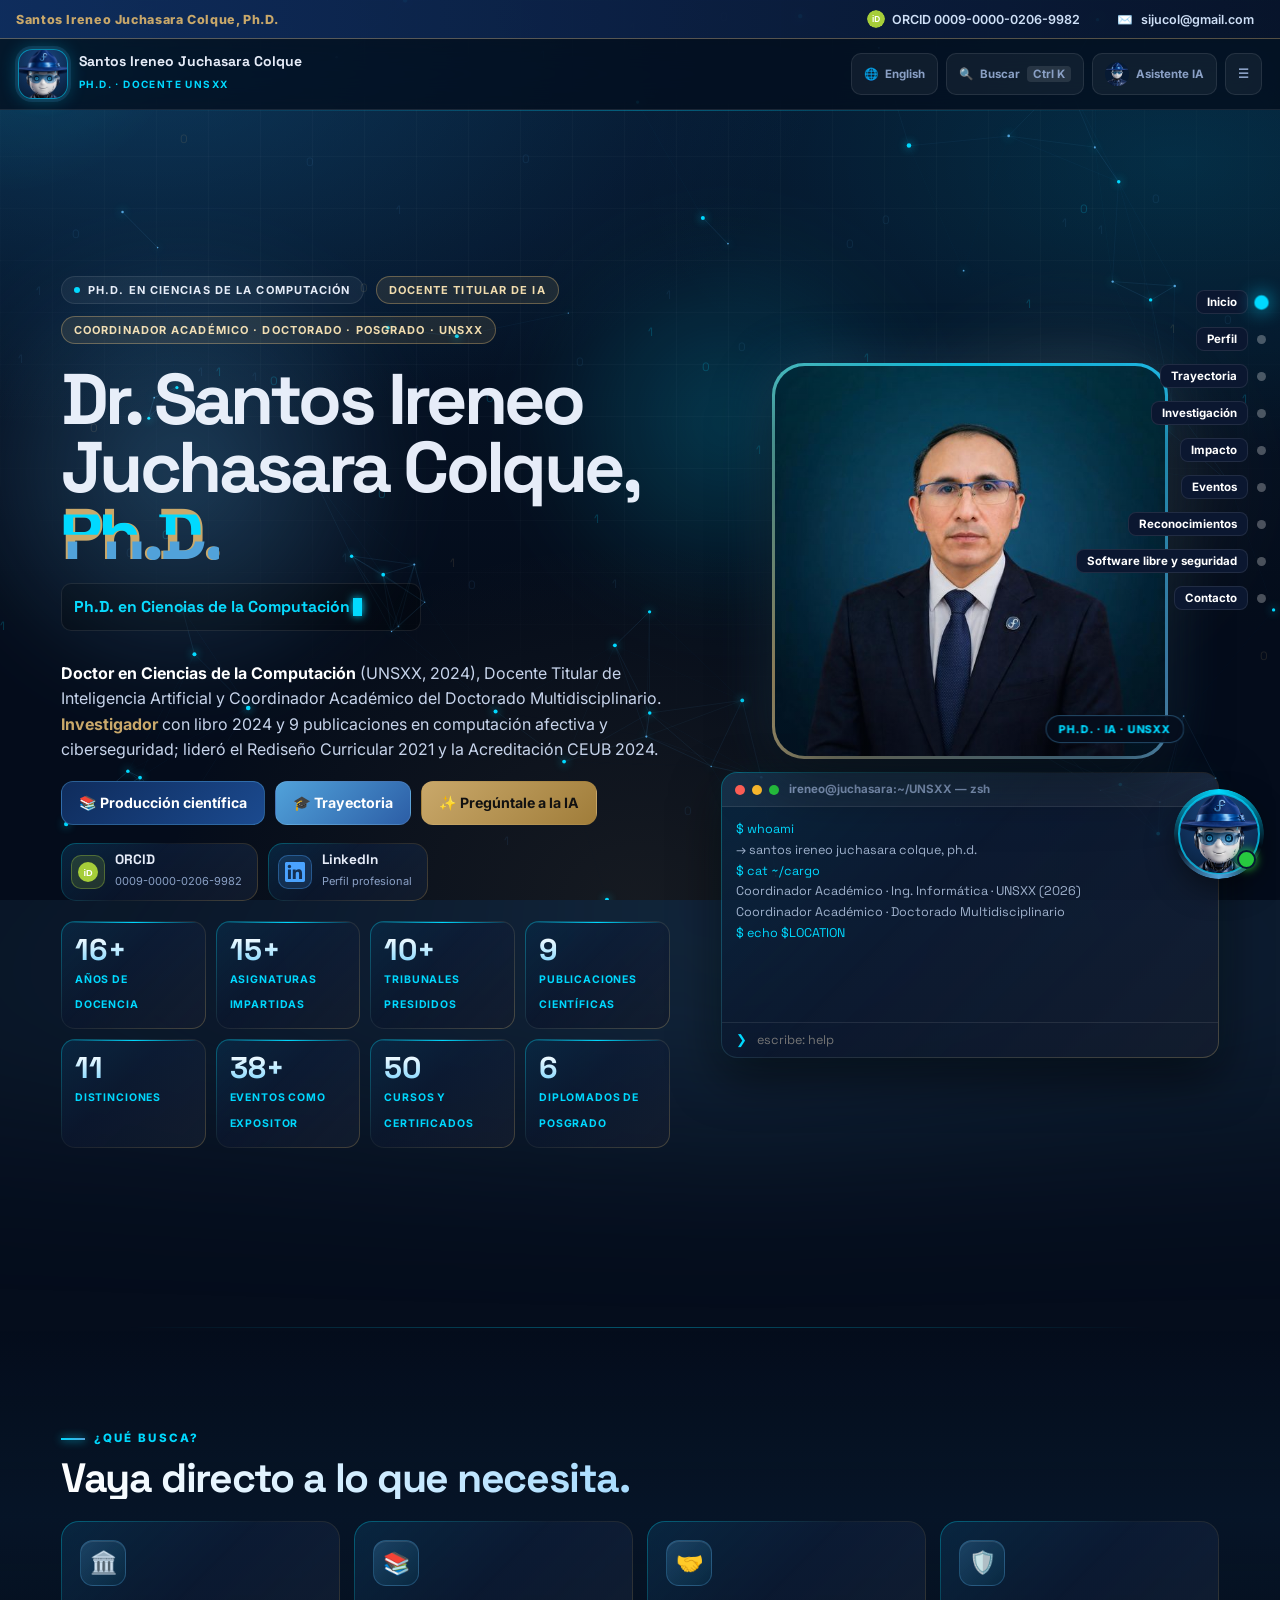
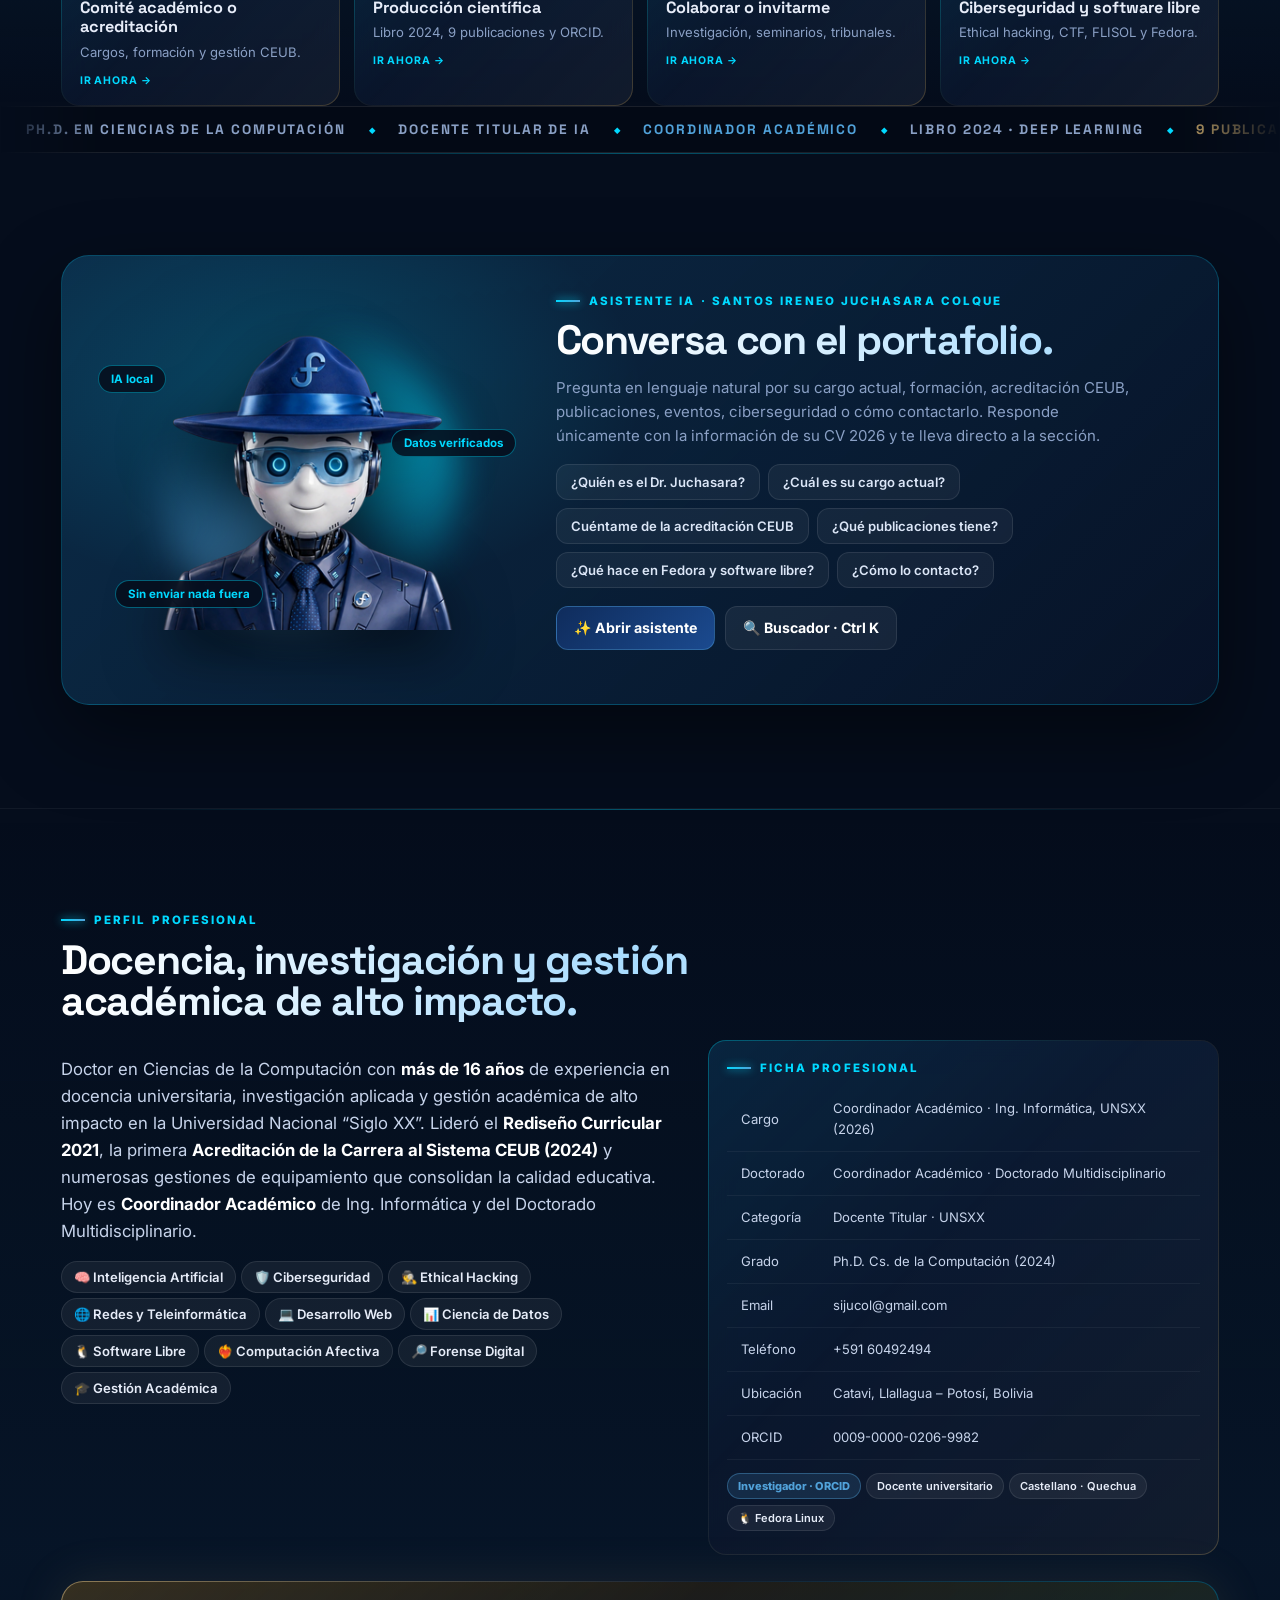
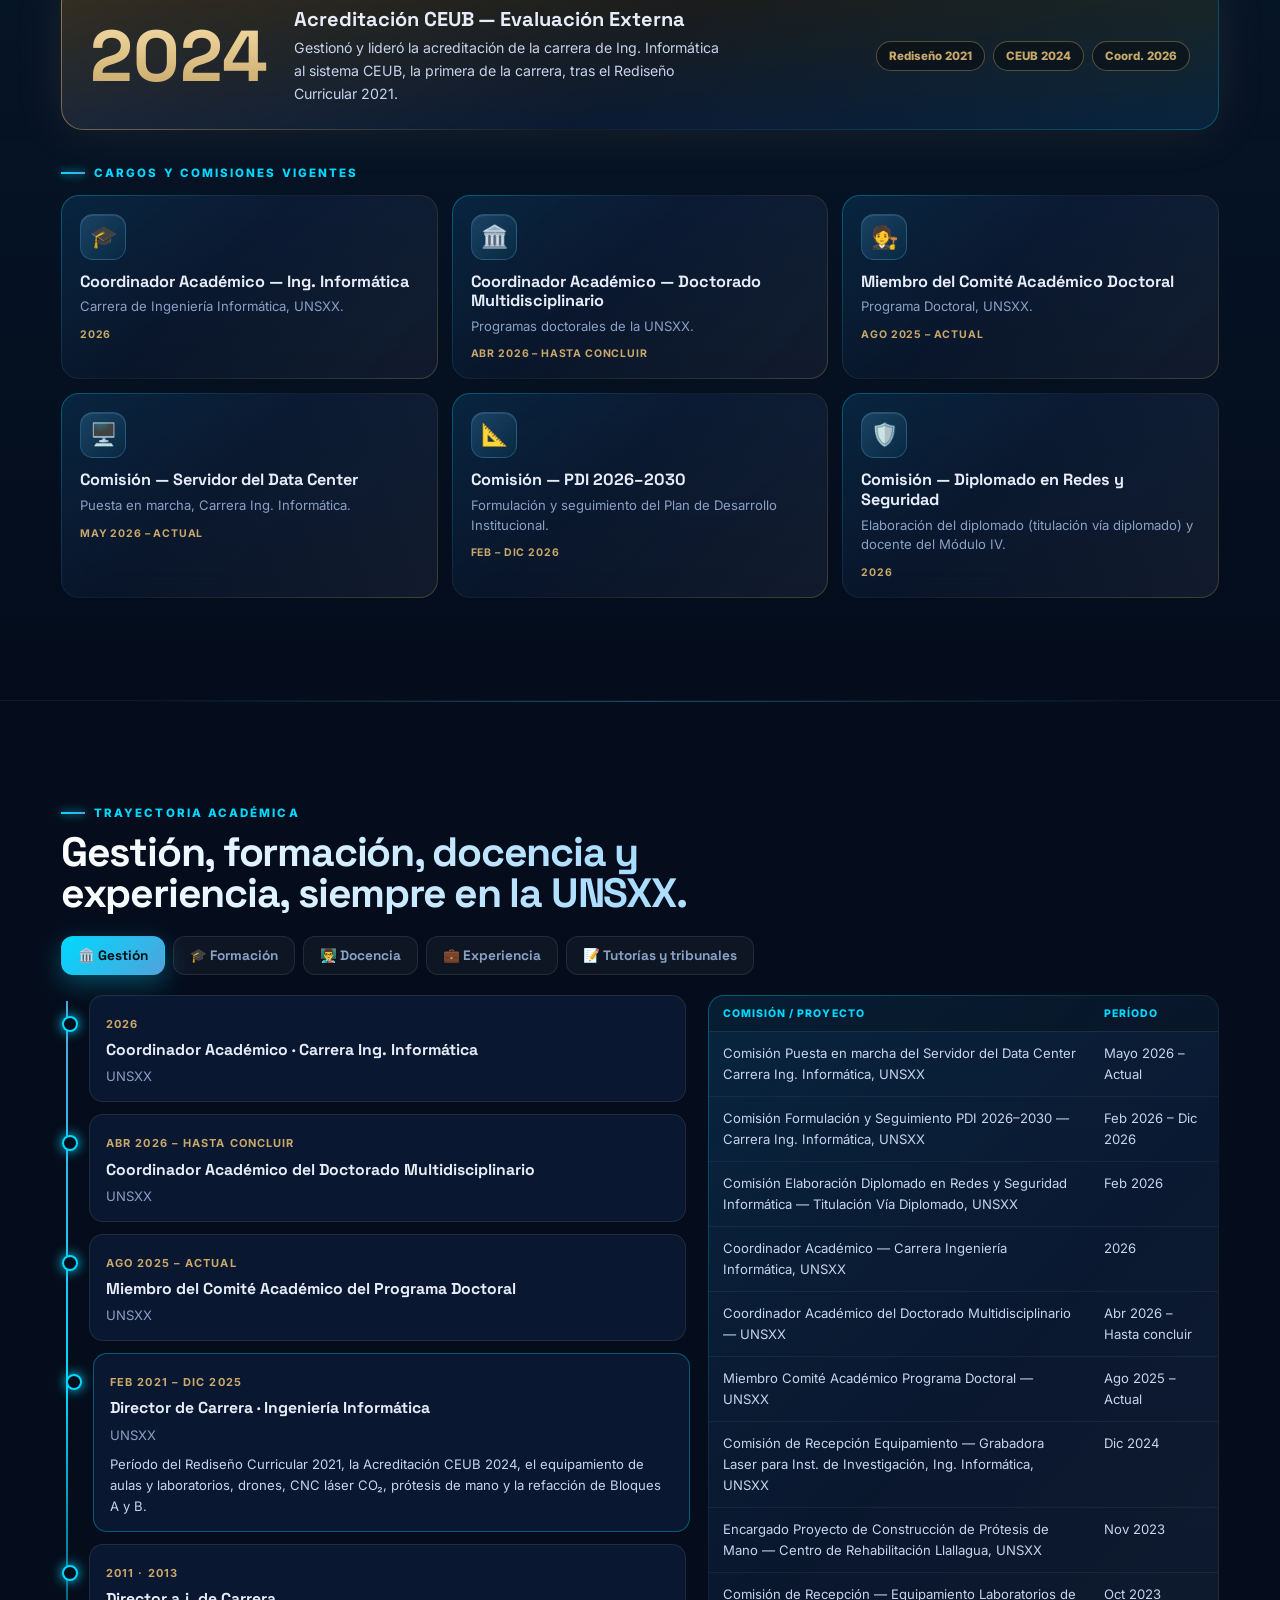
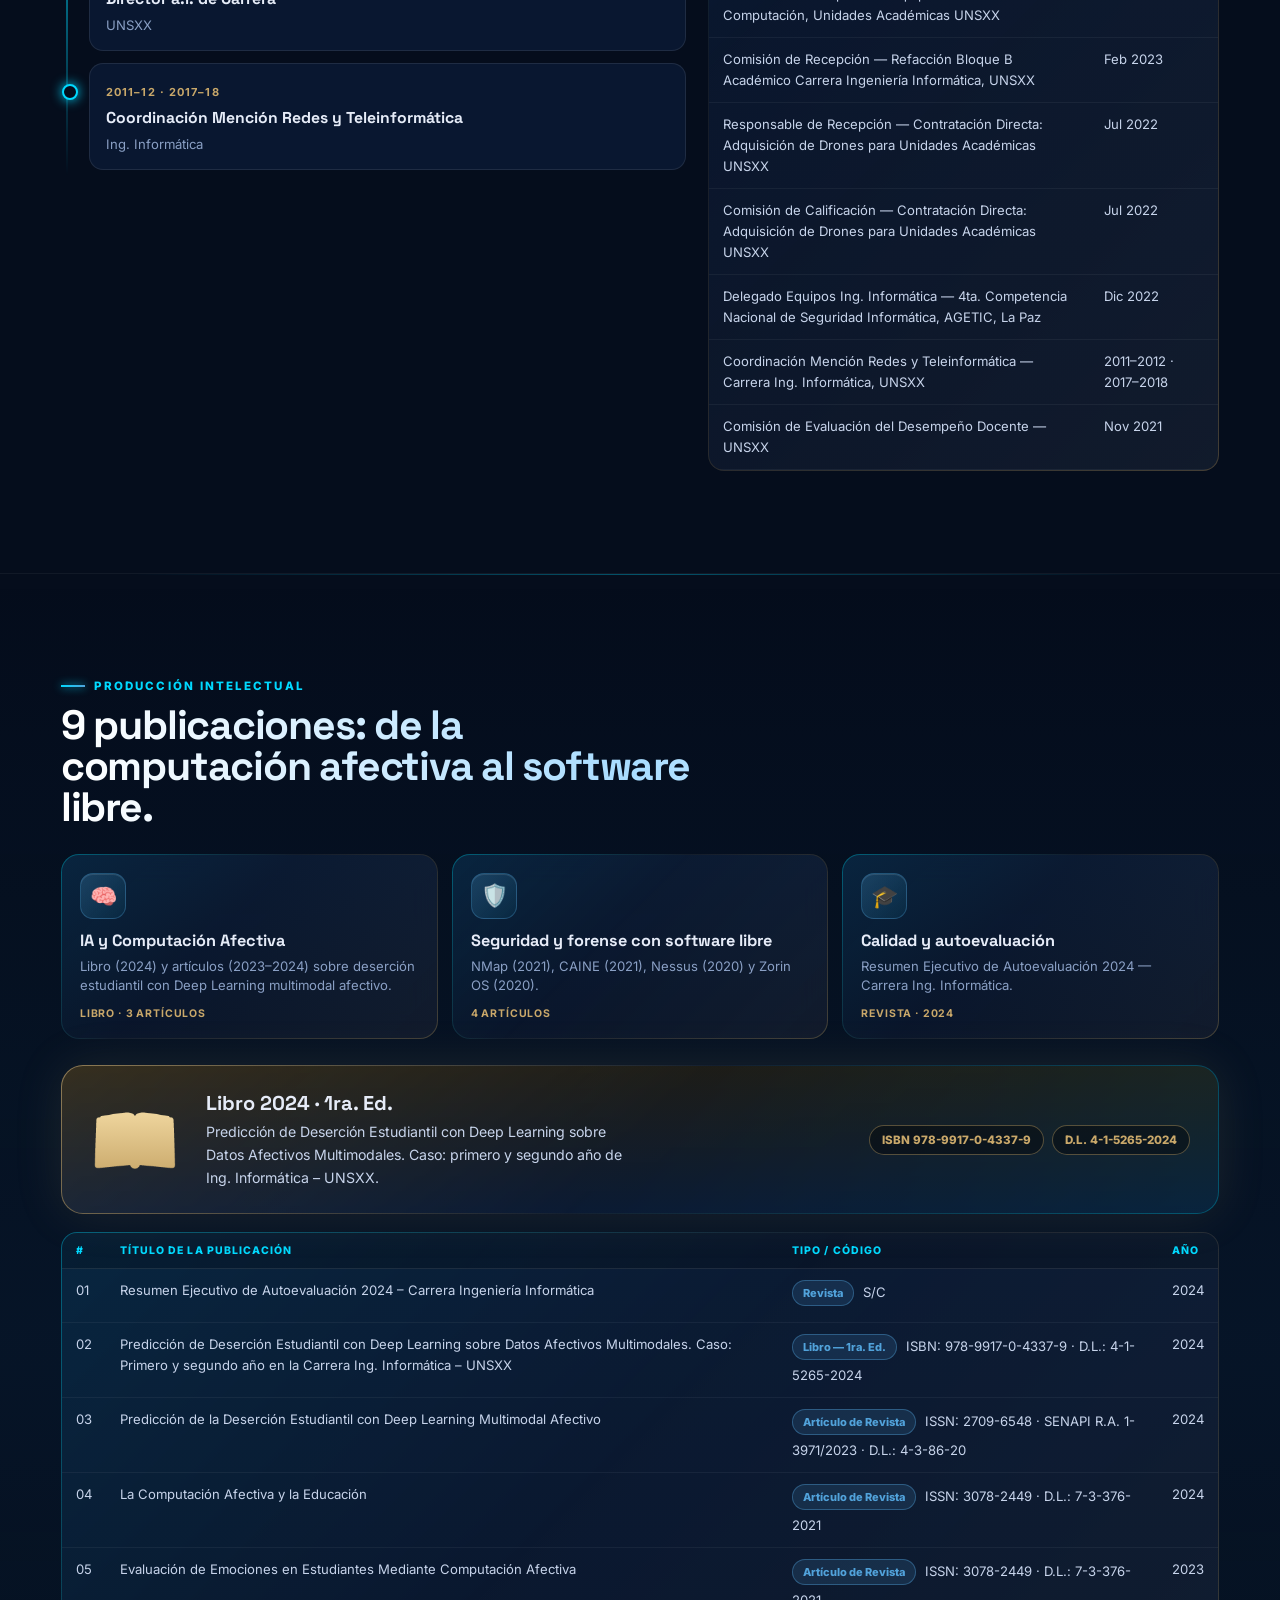
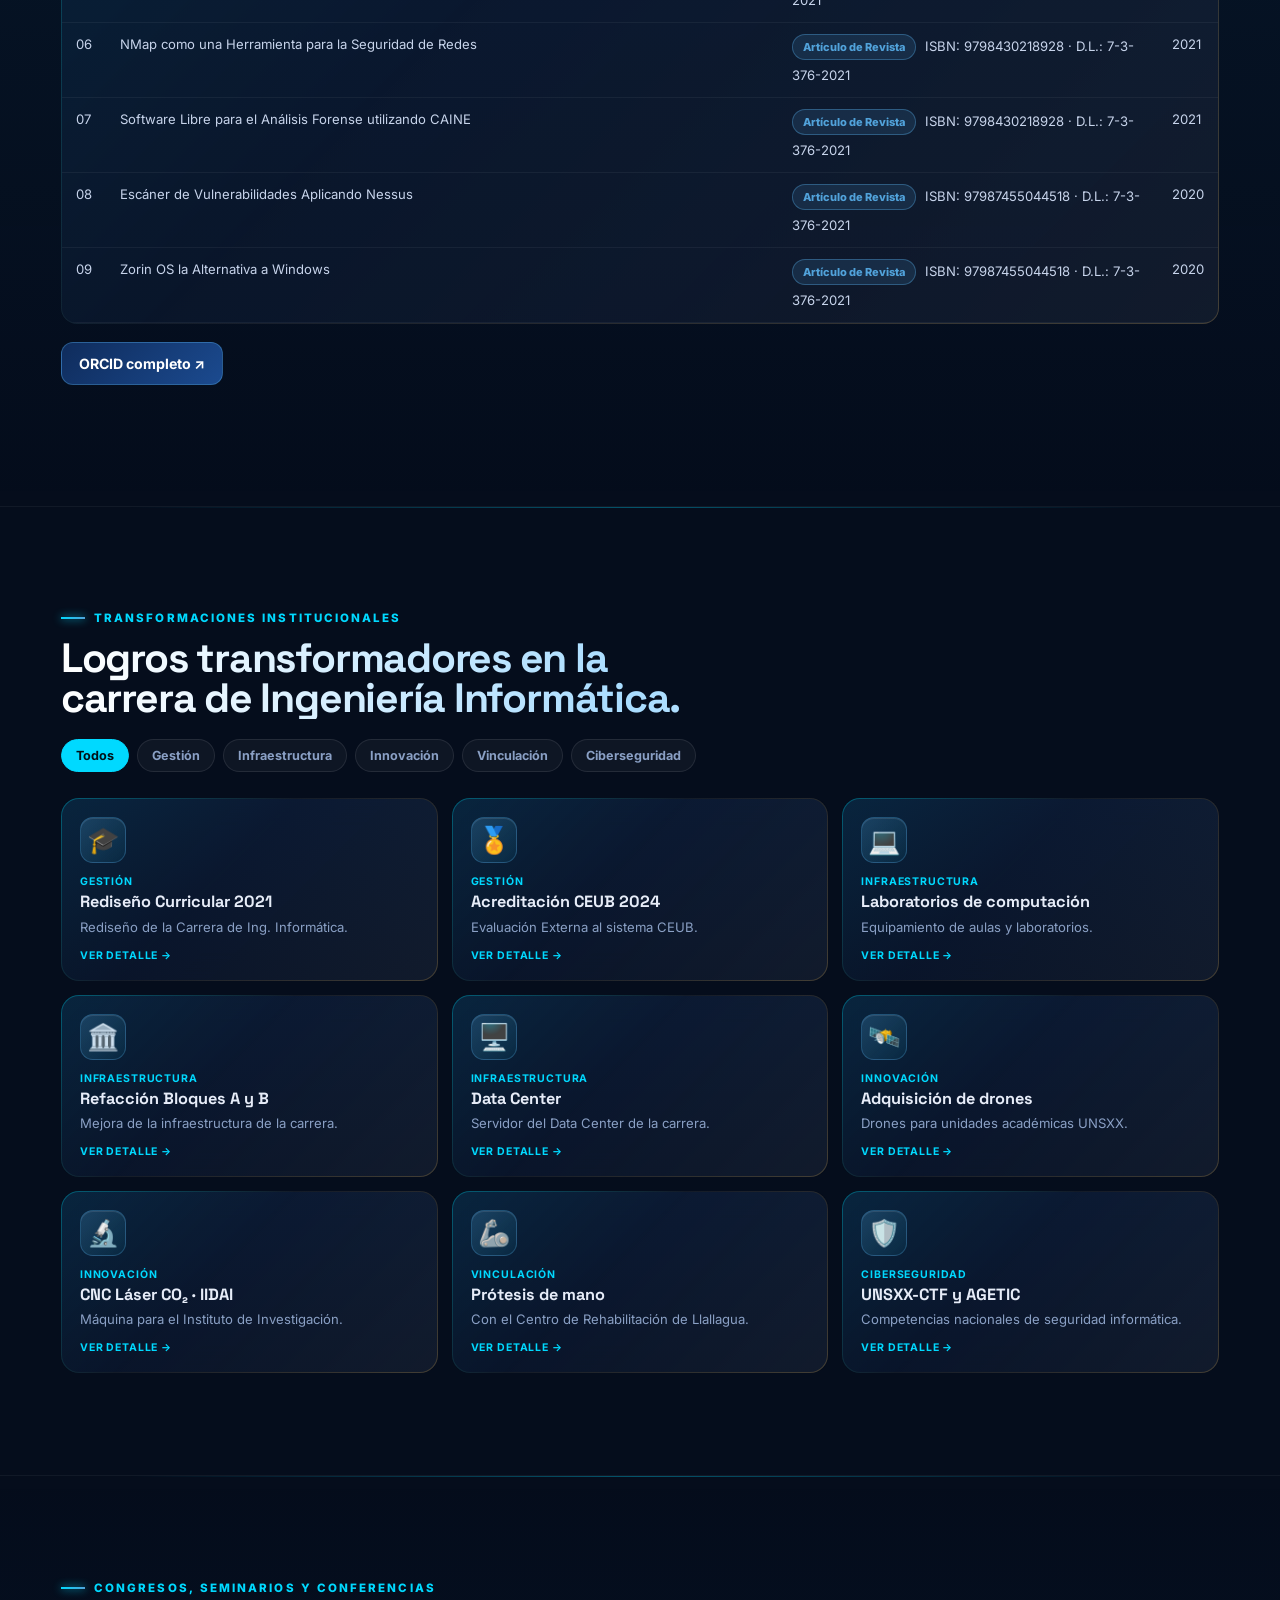
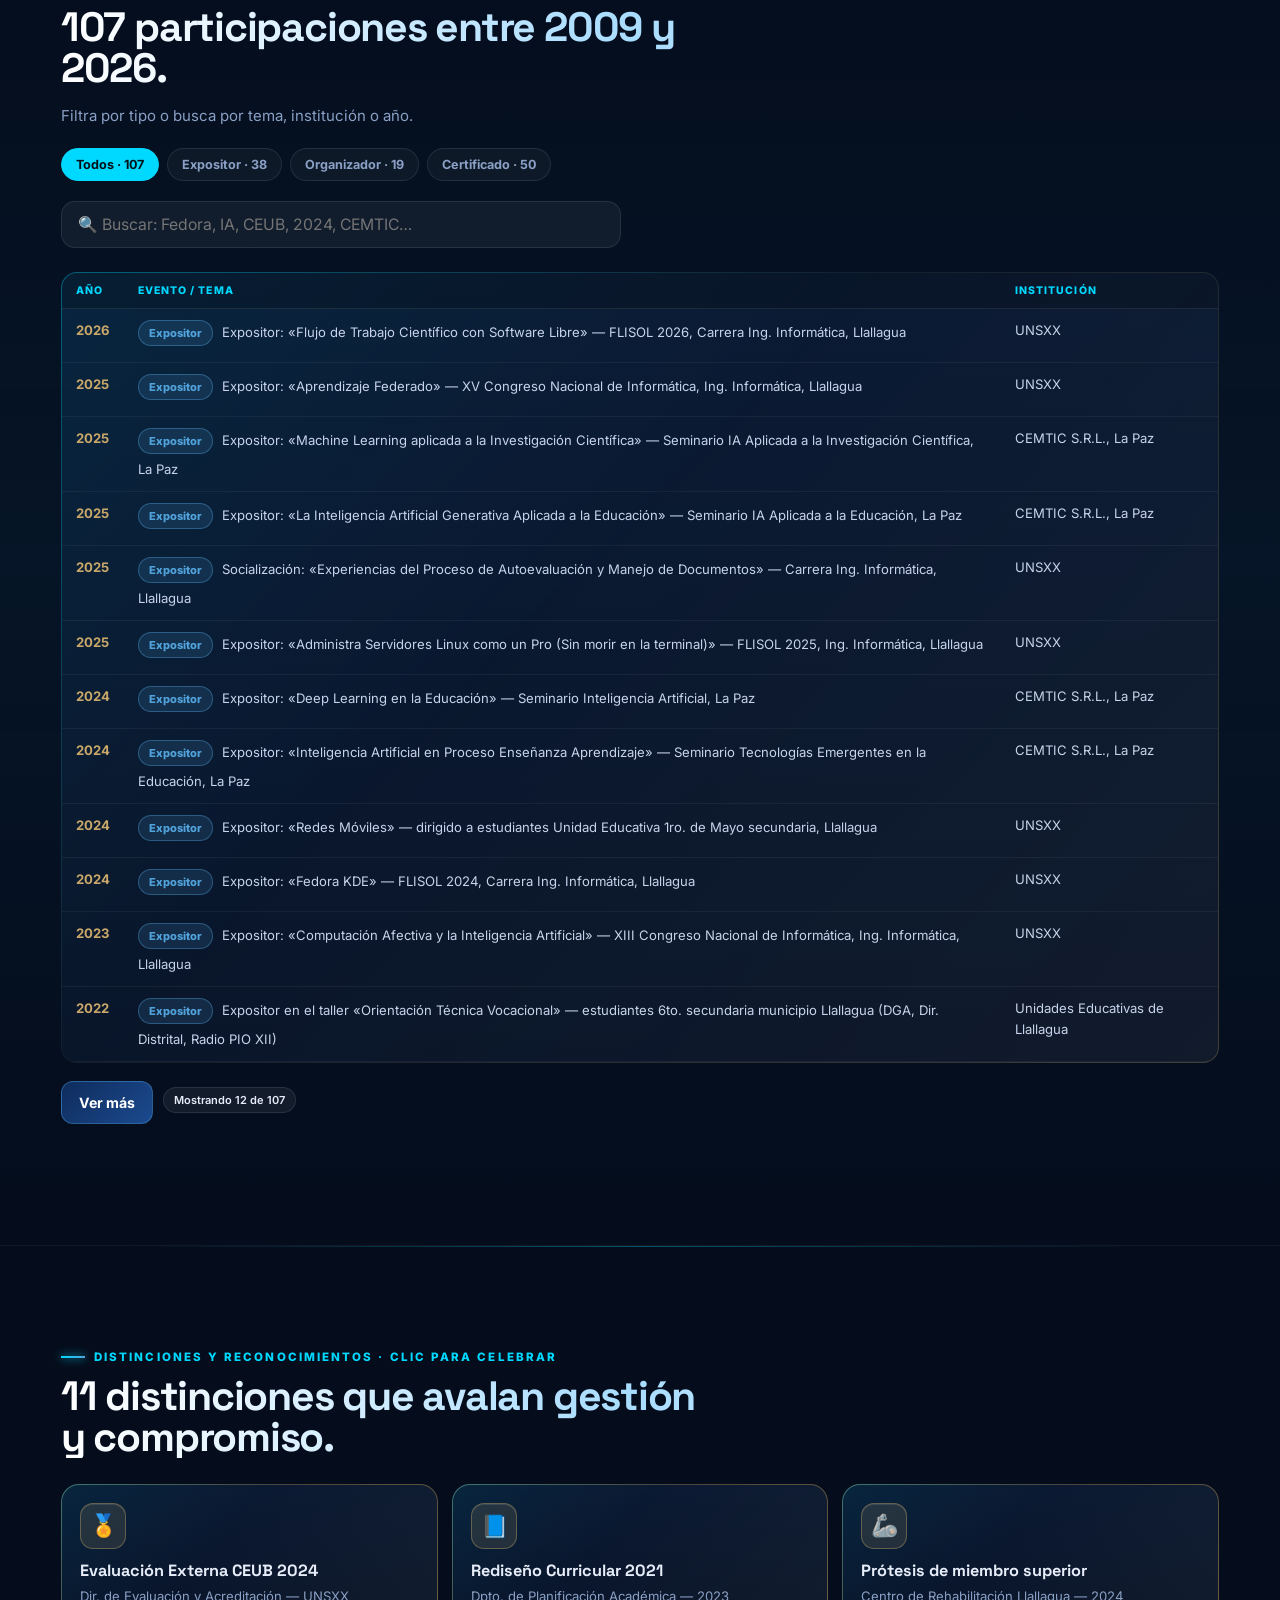
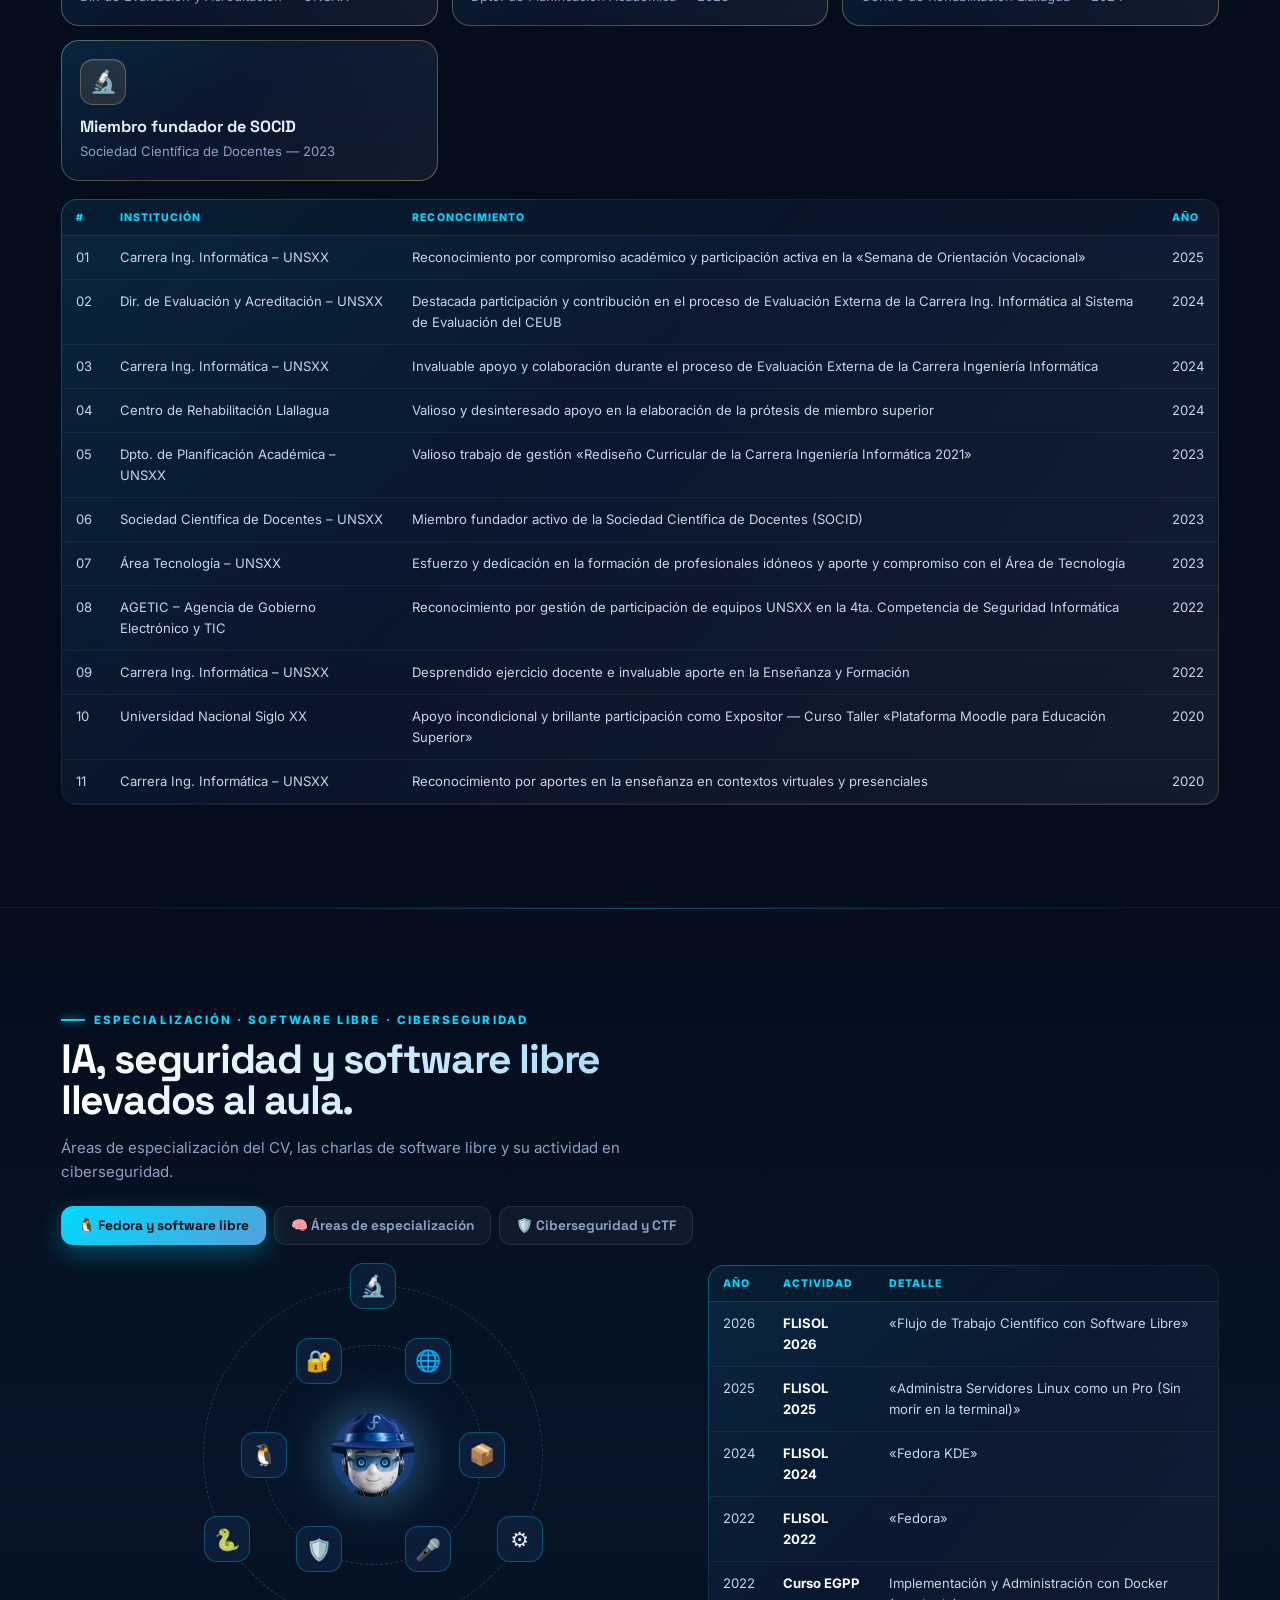
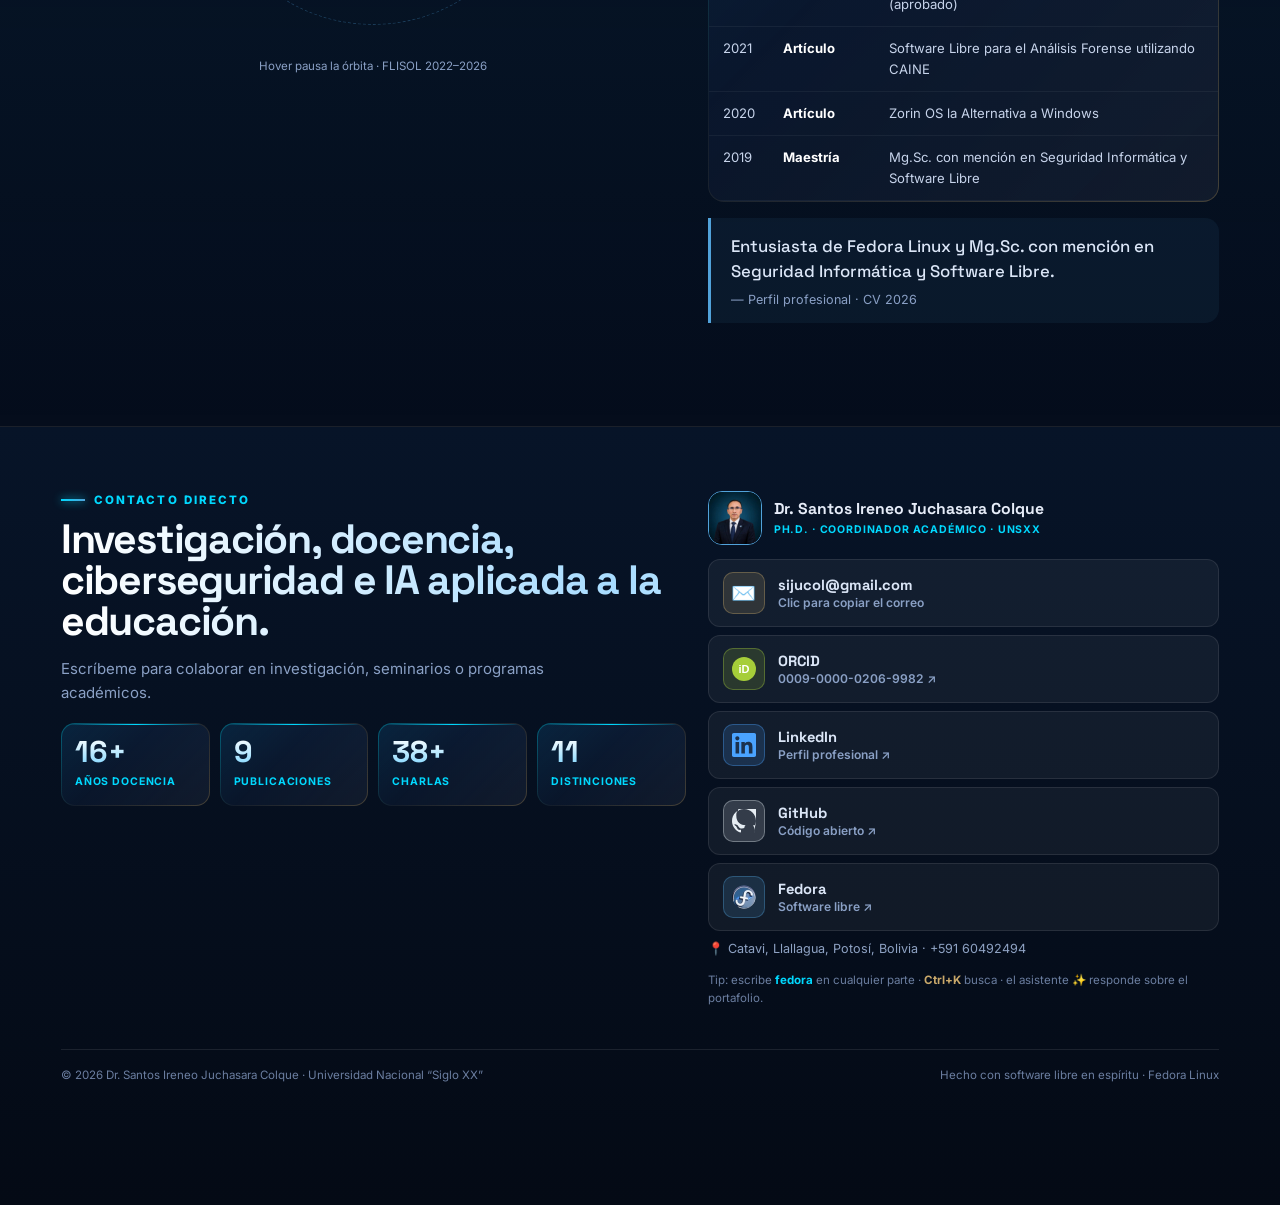
==== commit 5045a90c: "Revise qualifications and titles in index.html Updated academic qualifications and roles for Dr. San" ====
--- a/public/index.html
+++ b/public/index.html
@@ -42,7 +42,7 @@
 <main>
 <section id="inicio" style="border:0"><div class="wrap" style="position:relative"><div class="mesh"><i class="m1"></i><i class="m2"></i><i class="m3"></i></div>
 <div class="hero"><div>
-<div class="lvl"><span class="badge"><i></i>Ph.D. en Ciencias de la Computación</span><span class="badge b2">Docente Titular de IA</span><span class="badge b2">Coordinador Académico · Doctorado</span></div>
+<div class="lvl"><span class="badge"><i></i>Ph.D. en Ciencias de la Computación</span><span class="badge b2">Docente Titular de IA</span><span class="badge b2">Coordinador Académico · Doctorado · Posgrado · UNSXX</span></div>
 <h1>Dr. Santos Ireneo<br>Juchasara Colque, <span class="gl" data-t="Ph.D.">Ph.D.</span></h1>
 <div class="ty"><span id="ty"></span><i class="cur"></i></div>
 <p class="lead"><b>Doctor en Ciencias de la Computación</b> (UNSXX, 2024), Docente Titular de Inteligencia Artificial y Coordinador Académico del Doctorado Multidisciplinario. <b style="color:var(--gold)">Investigador</b> con libro 2024 y 9 publicaciones en computación afectiva y ciberseguridad; lideró el Rediseño Curricular 2021 y la Acreditación CEUB 2024.</p>
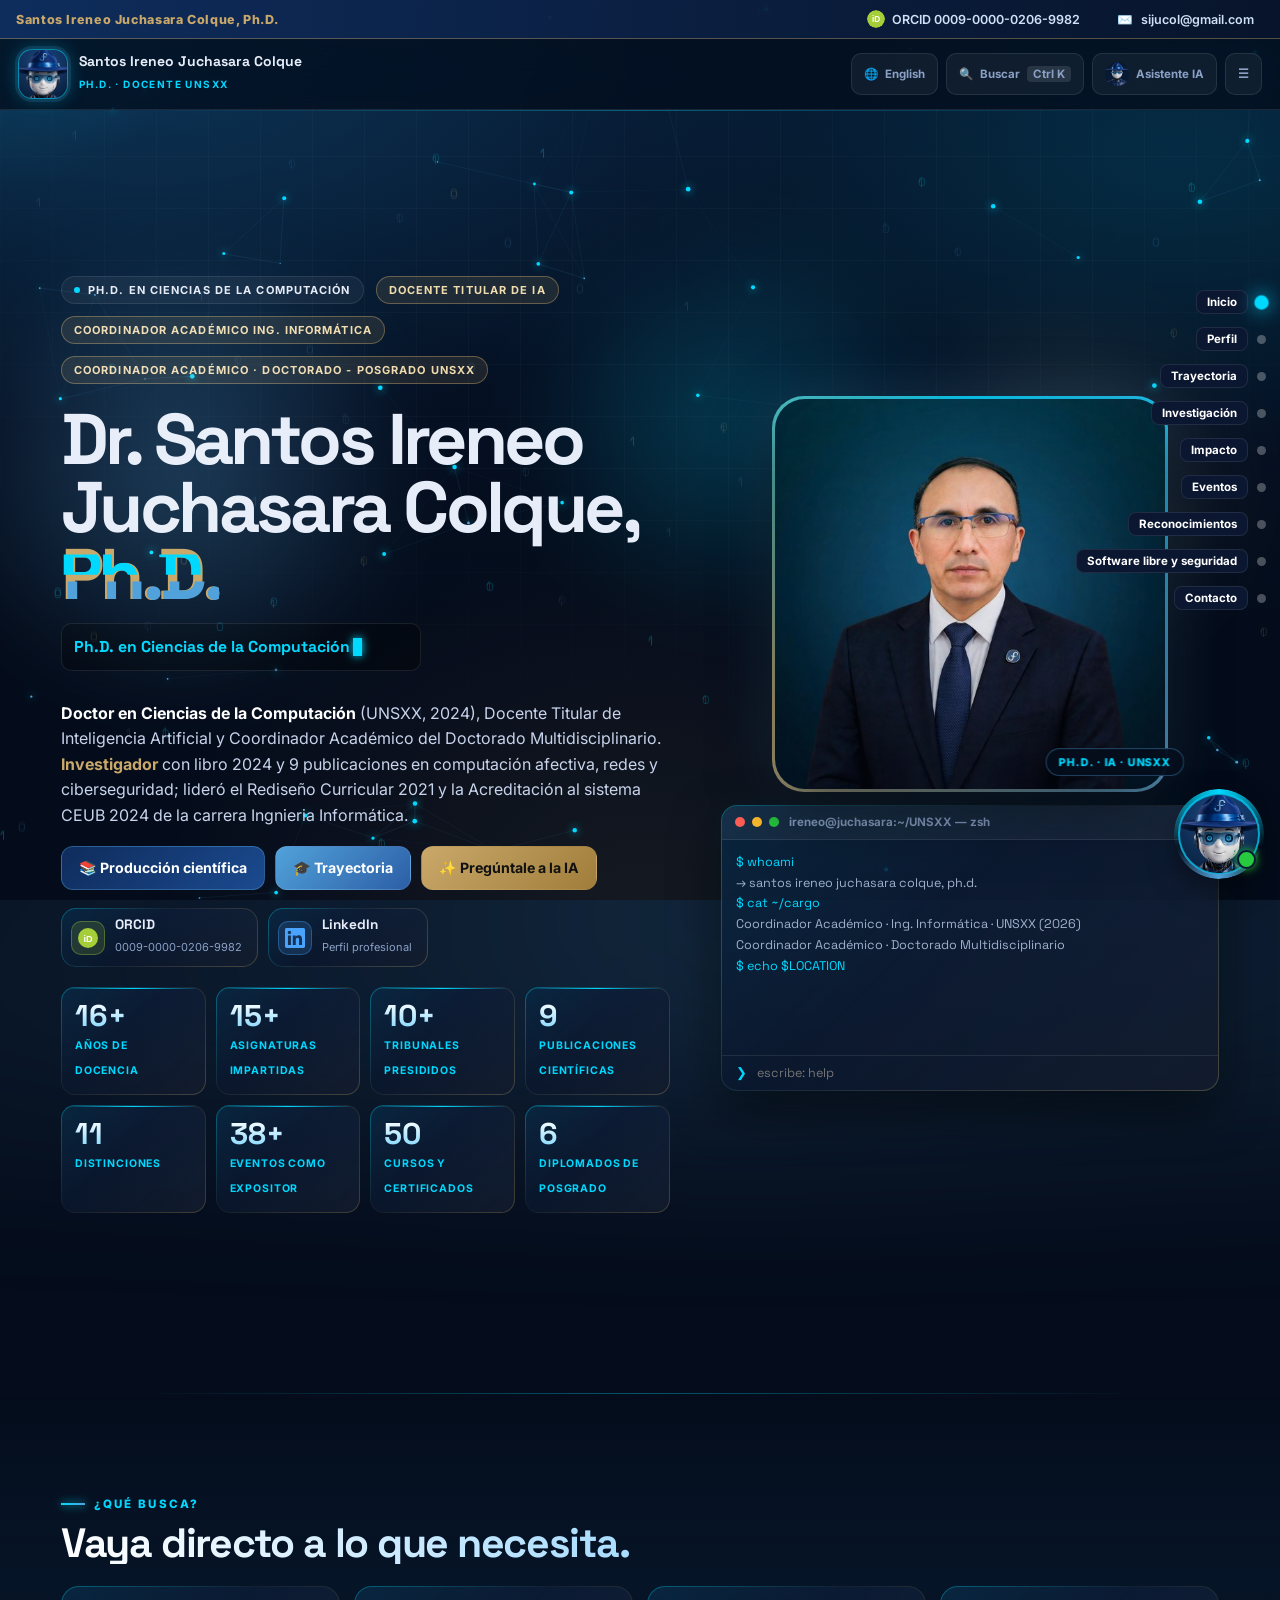
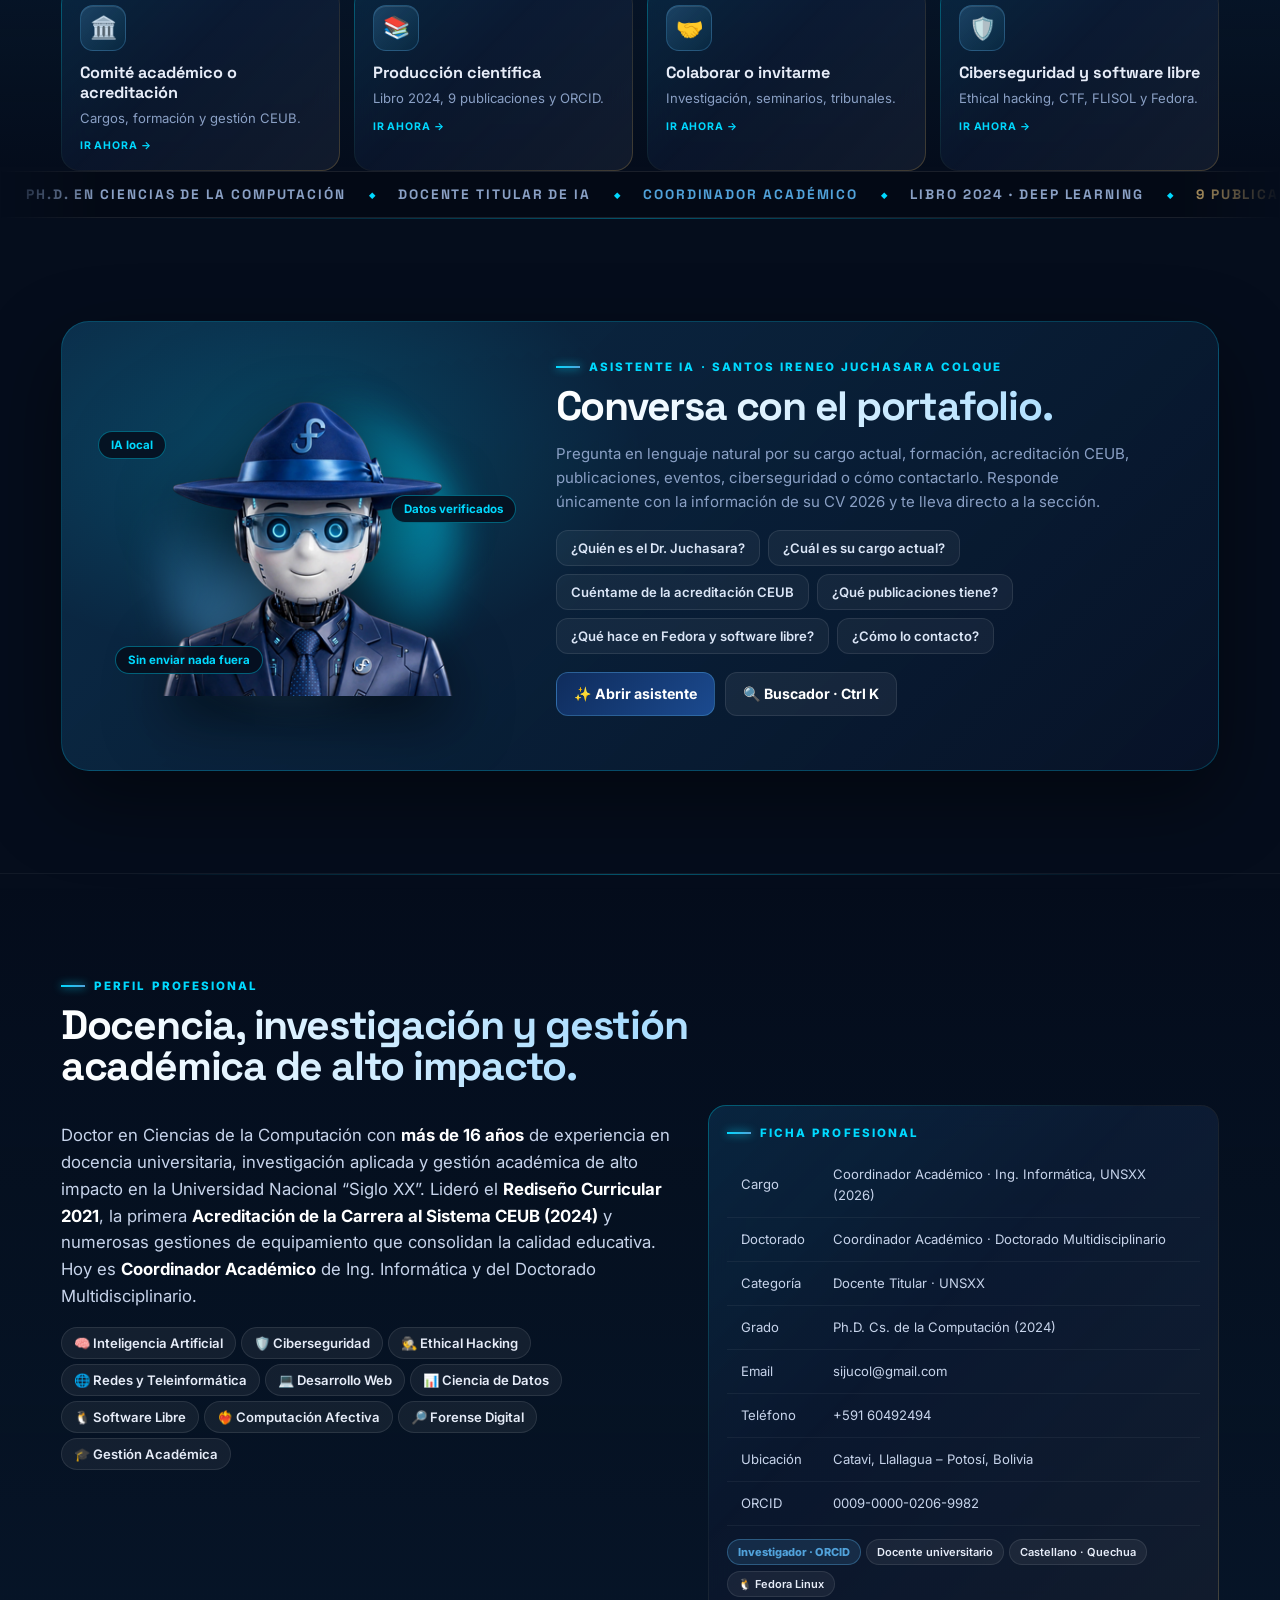
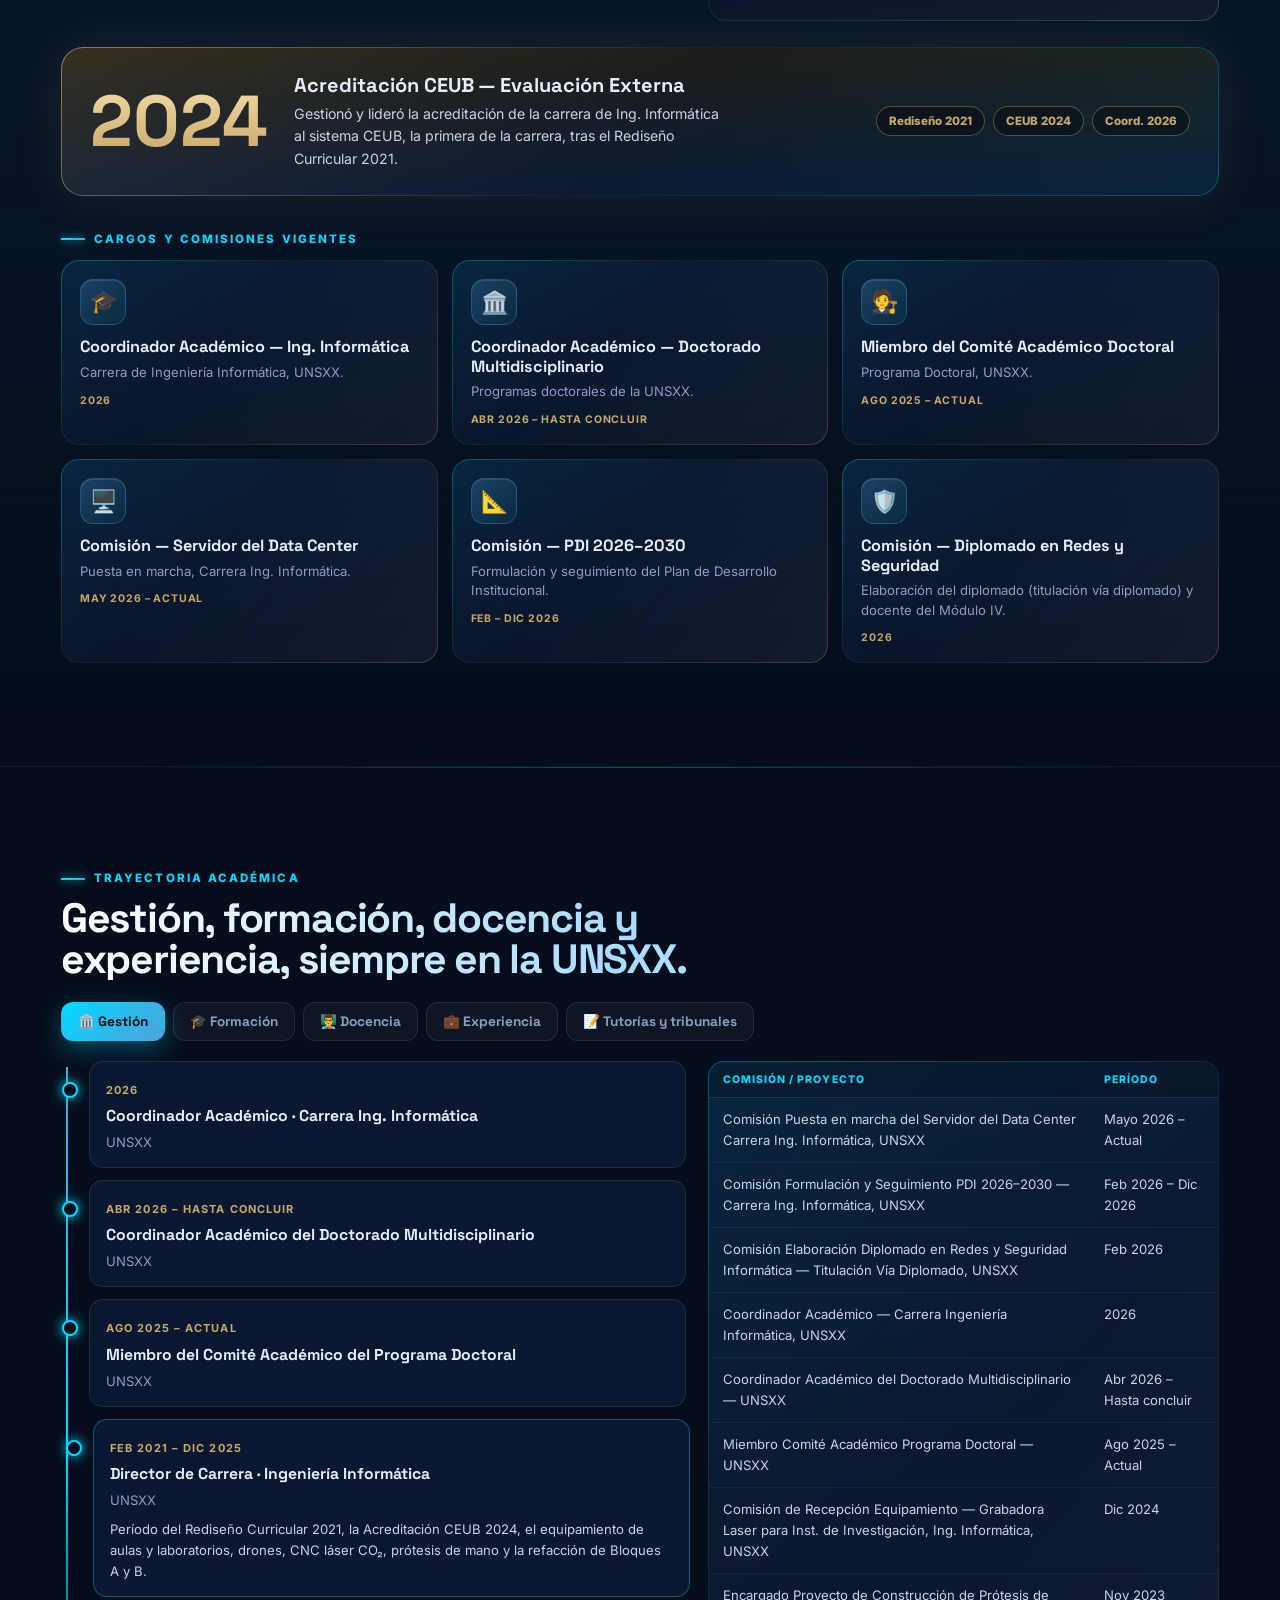
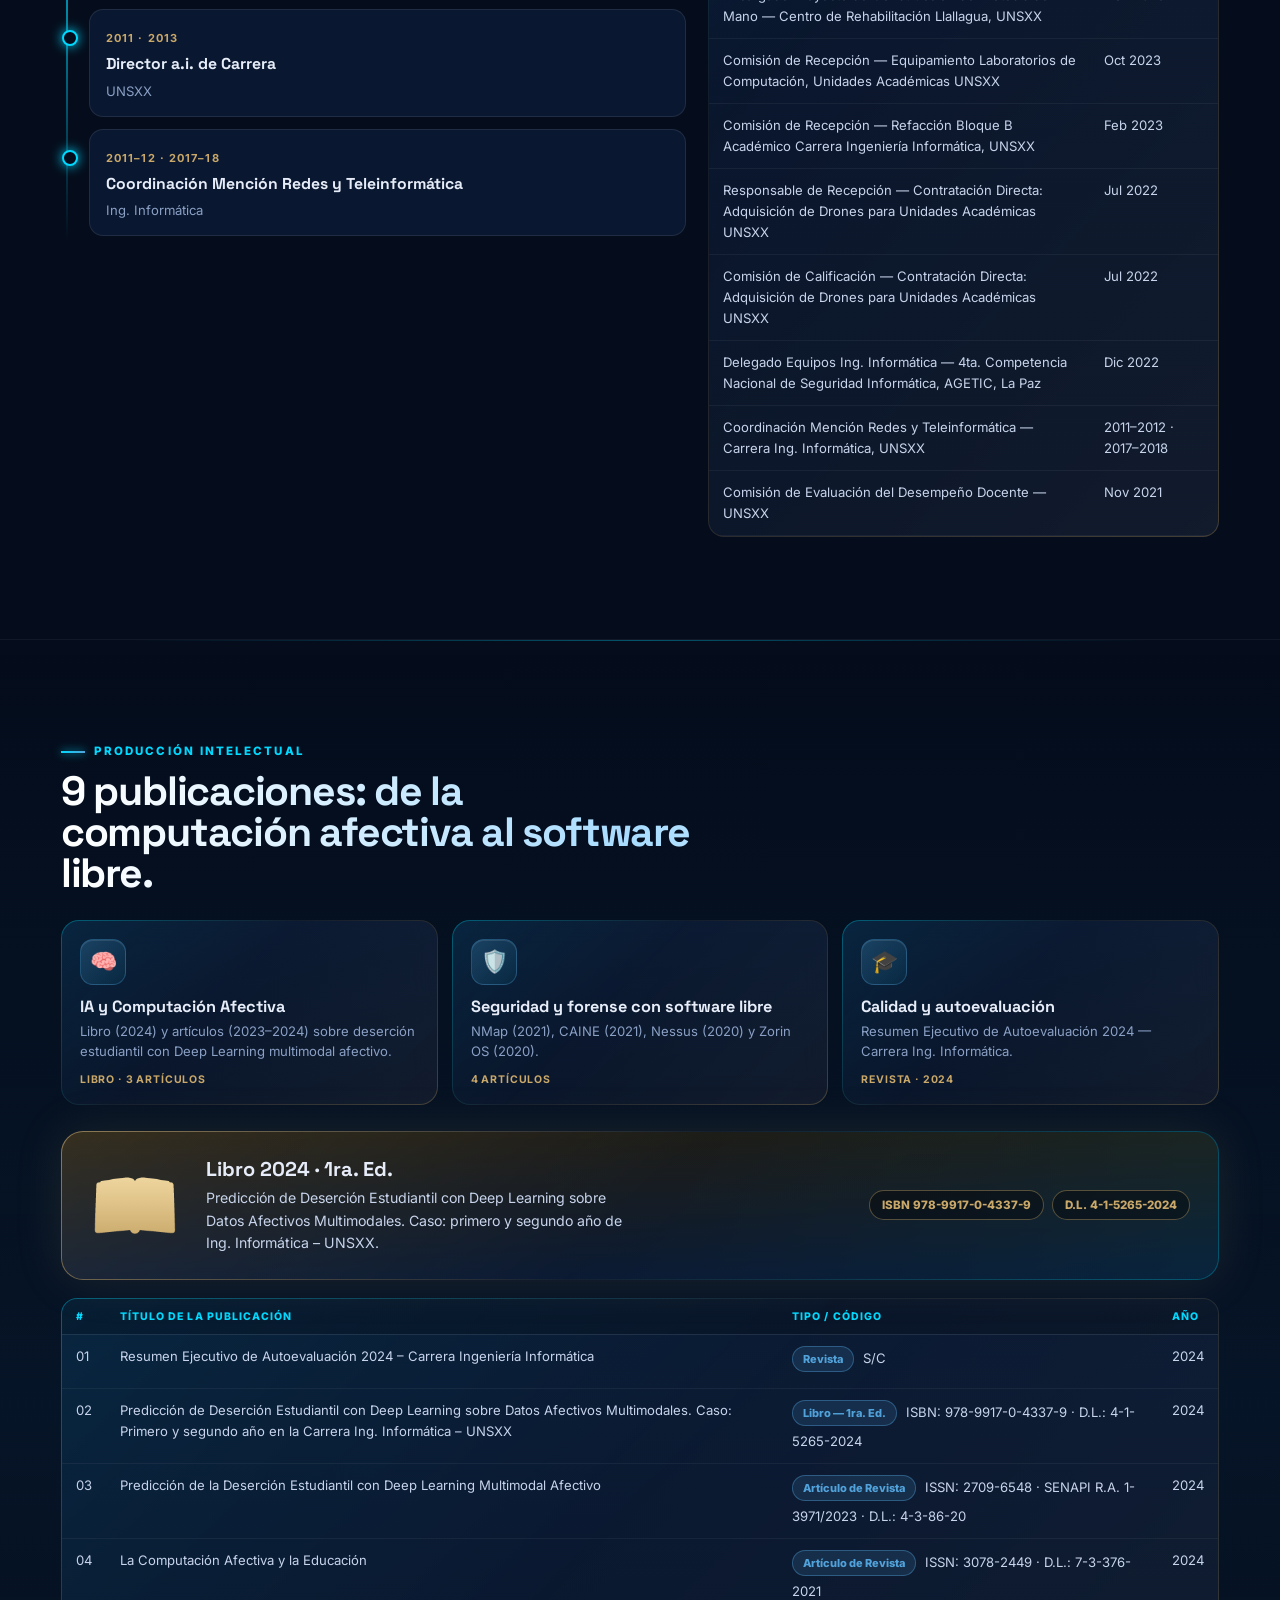
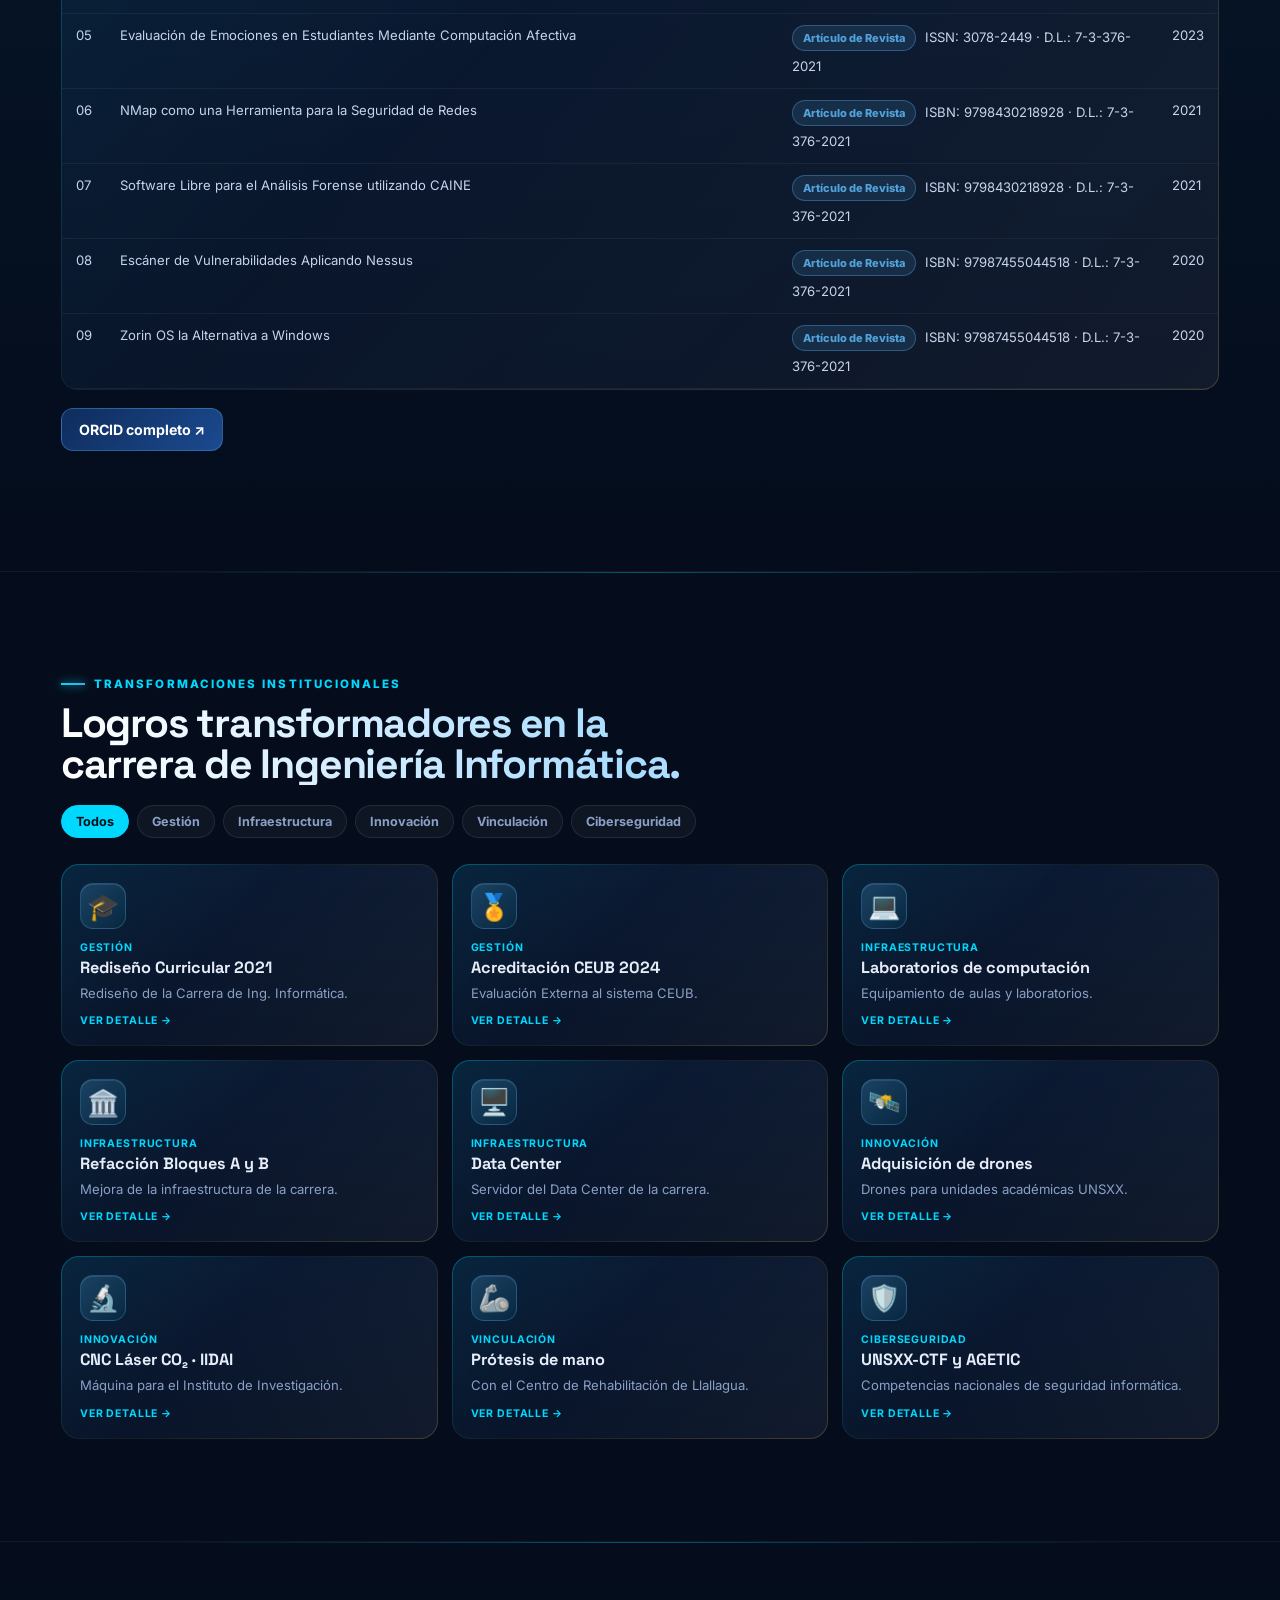
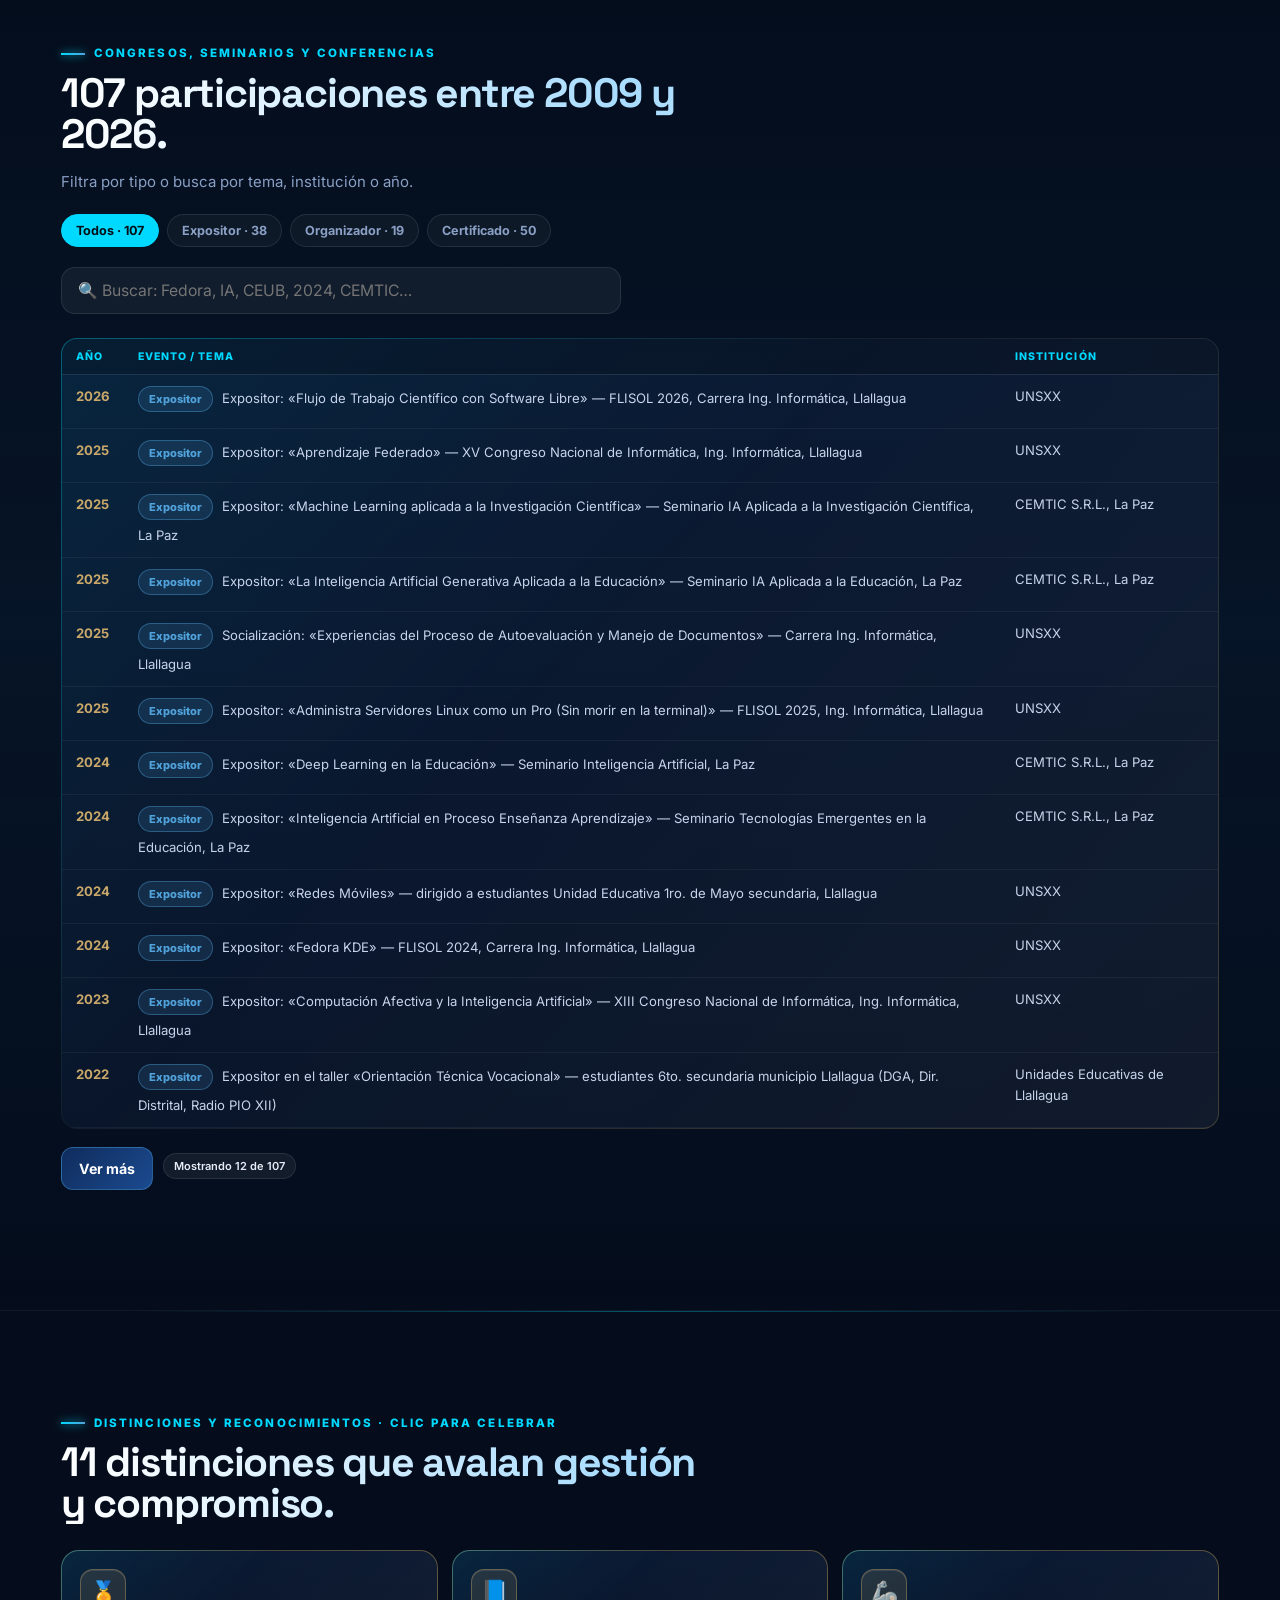
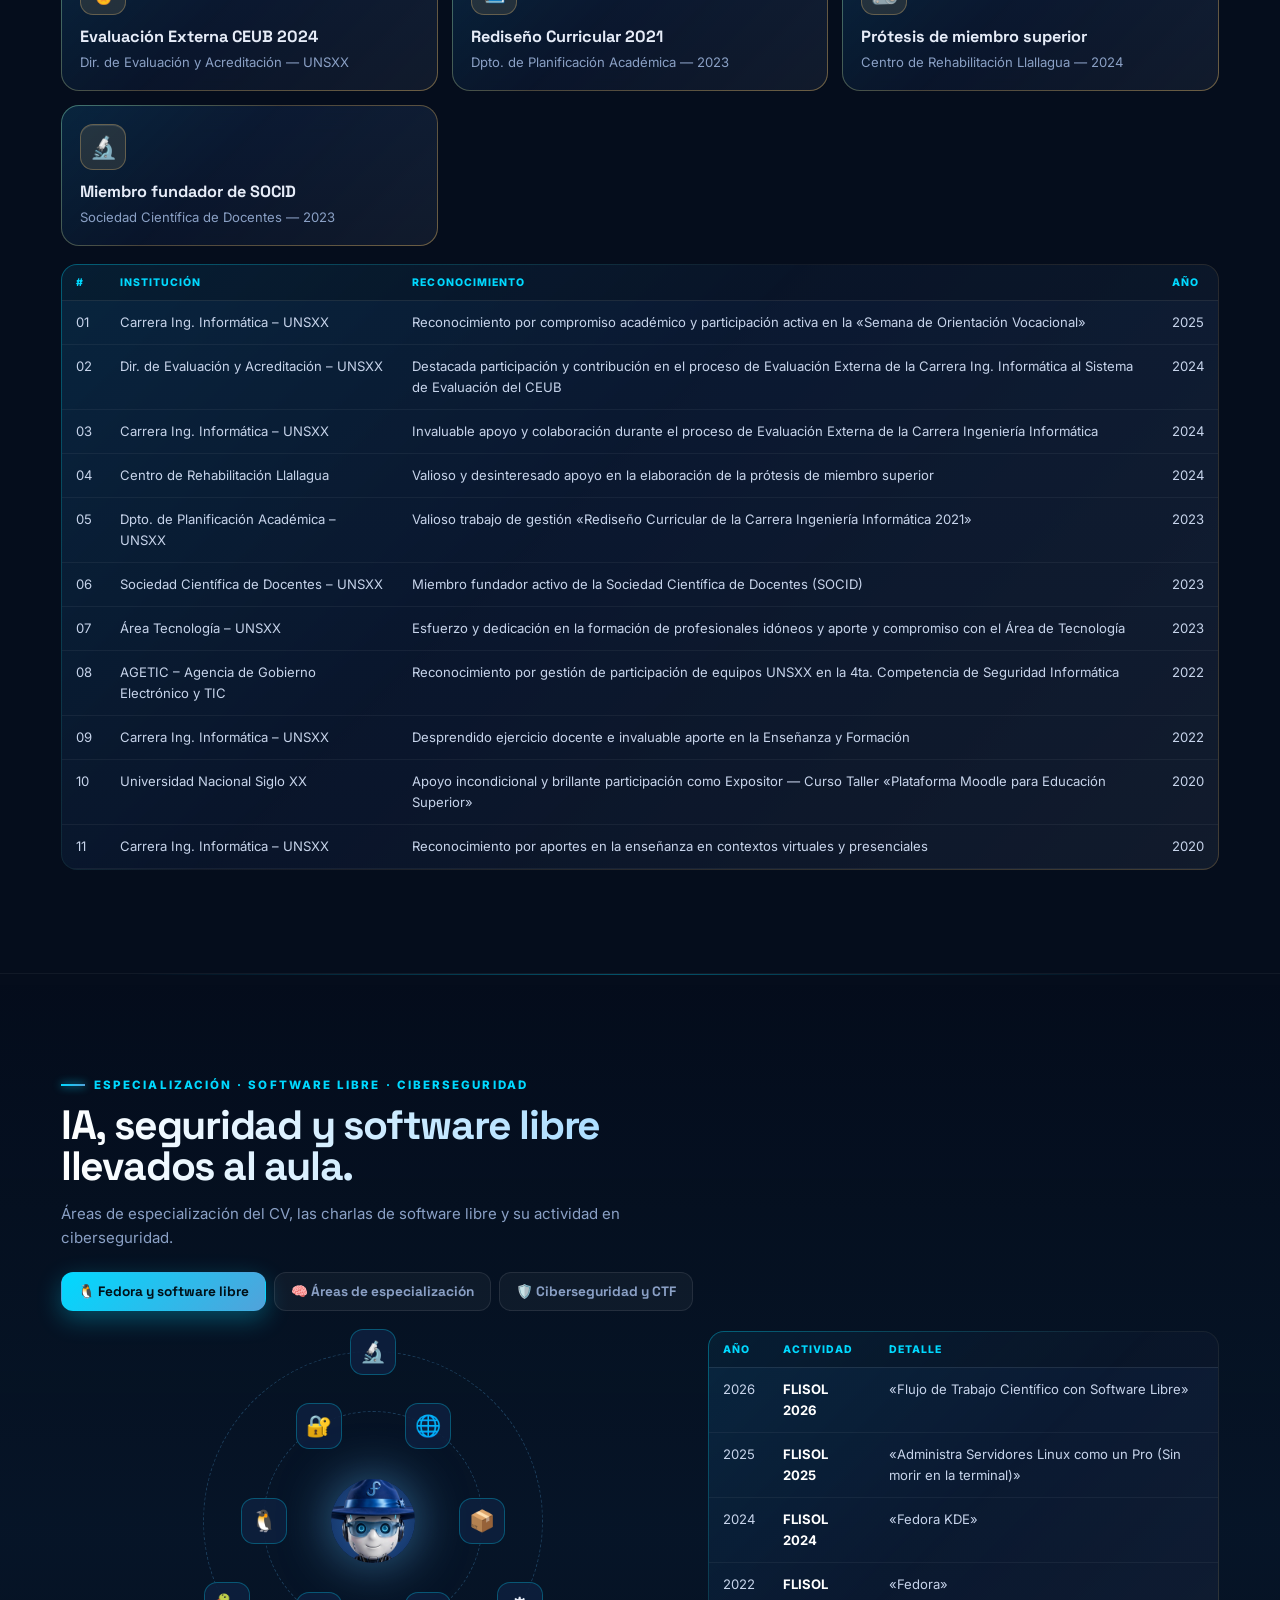
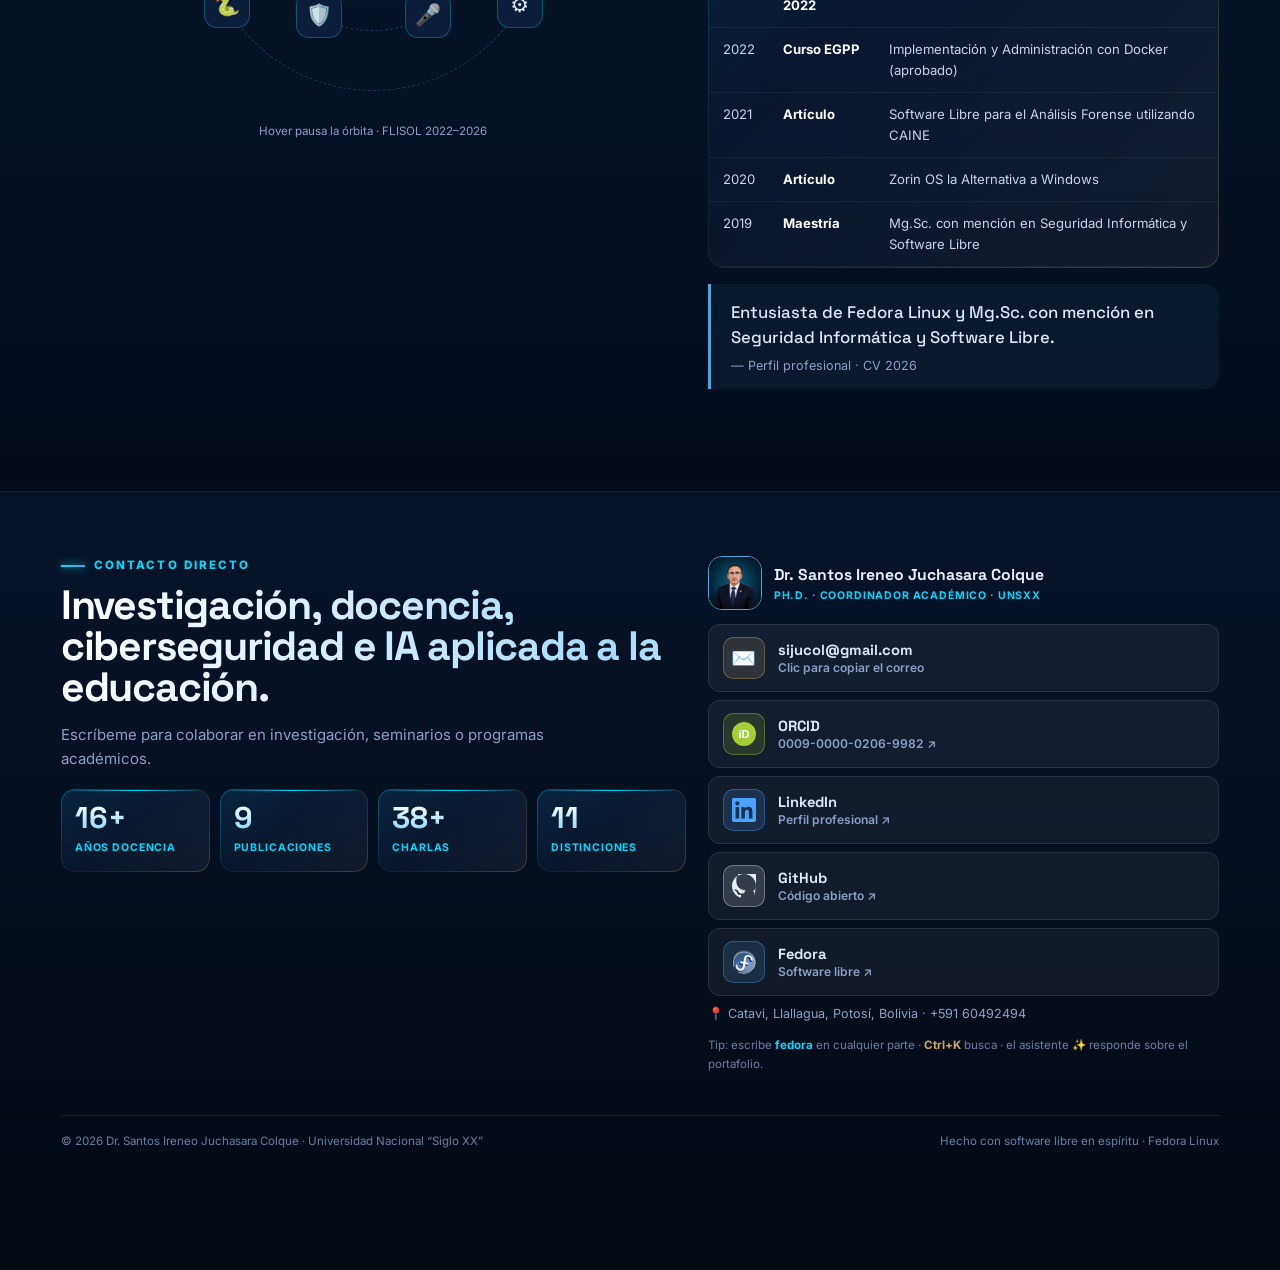
==== commit 6b5de2cb: "Revise academic credentials and biography details Updated academic titles and descriptions for Dr. S" ====
--- a/public/index.html
+++ b/public/index.html
@@ -42,10 +42,10 @@
 <main>
 <section id="inicio" style="border:0"><div class="wrap" style="position:relative"><div class="mesh"><i class="m1"></i><i class="m2"></i><i class="m3"></i></div>
 <div class="hero"><div>
-<div class="lvl"><span class="badge"><i></i>Ph.D. en Ciencias de la Computación</span><span class="badge b2">Docente Titular de IA</span><span class="badge b2">Coordinador Académico · Doctorado · Posgrado · UNSXX</span></div>
+<div class="lvl"><span class="badge"><i></i>Ph.D. en Ciencias de la Computación</span><span class="badge b2">Docente Titular de IA</span><span class="badge b2">Coordinador Académico Ing. Informática</span><span class="badge b2">Coordinador Académico · Doctorado - Posgrado UNSXX</span></div>
 <h1>Dr. Santos Ireneo<br>Juchasara Colque, <span class="gl" data-t="Ph.D.">Ph.D.</span></h1>
 <div class="ty"><span id="ty"></span><i class="cur"></i></div>
-<p class="lead"><b>Doctor en Ciencias de la Computación</b> (UNSXX, 2024), Docente Titular de Inteligencia Artificial y Coordinador Académico del Doctorado Multidisciplinario. <b style="color:var(--gold)">Investigador</b> con libro 2024 y 9 publicaciones en computación afectiva y ciberseguridad; lideró el Rediseño Curricular 2021 y la Acreditación CEUB 2024.</p>
+<p class="lead"><b>Doctor en Ciencias de la Computación</b> (UNSXX, 2024), Docente Titular de Inteligencia Artificial y Coordinador Académico del Doctorado Multidisciplinario. <b style="color:var(--gold)">Investigador</b> con libro 2024 y 9 publicaciones en computación afectiva, redes y ciberseguridad; lideró el Rediseño Curricular 2021 y la Acreditación al sistema CEUB 2024 de la carrera Ingnieria Informática.</p>
 <div class="row"><button class="btn bp" onclick="go('investigacion')">📚 Producción científica</button><button class="btn bfd" onclick="go('trayectoria')">🎓 Trayectoria</button><button class="btn bg" onclick="ai(1)">✨ Pregúntale a la IA</button></div>
 <div class="soc" id="soc"></div><div class="stats" id="stats"></div></div>
 <div class="side"><div class="pw" id="pw"><div class="ring"></div><div class="ph"><img data-ph alt="Dr. Santos Ireneo Juchasara Colque"></div><div class="pb">Ph.D. · IA · UNSXX</div></div>
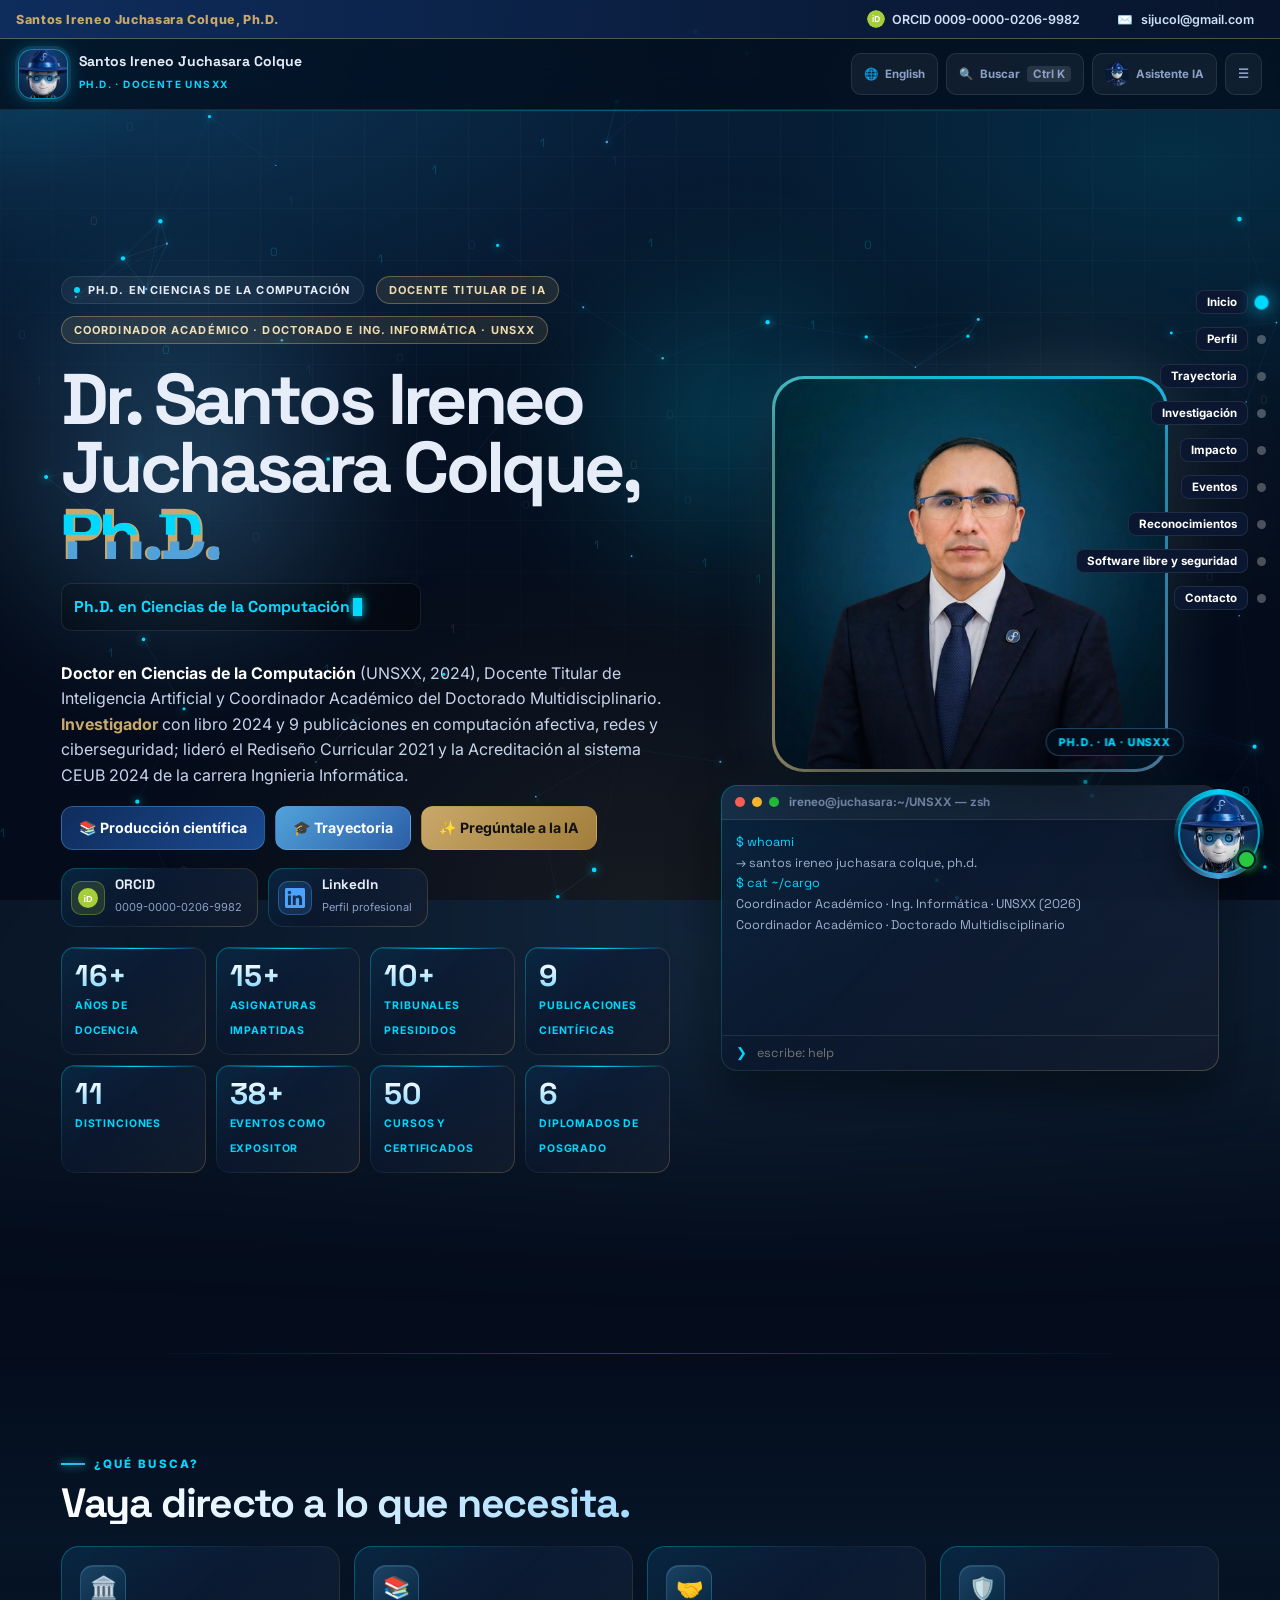
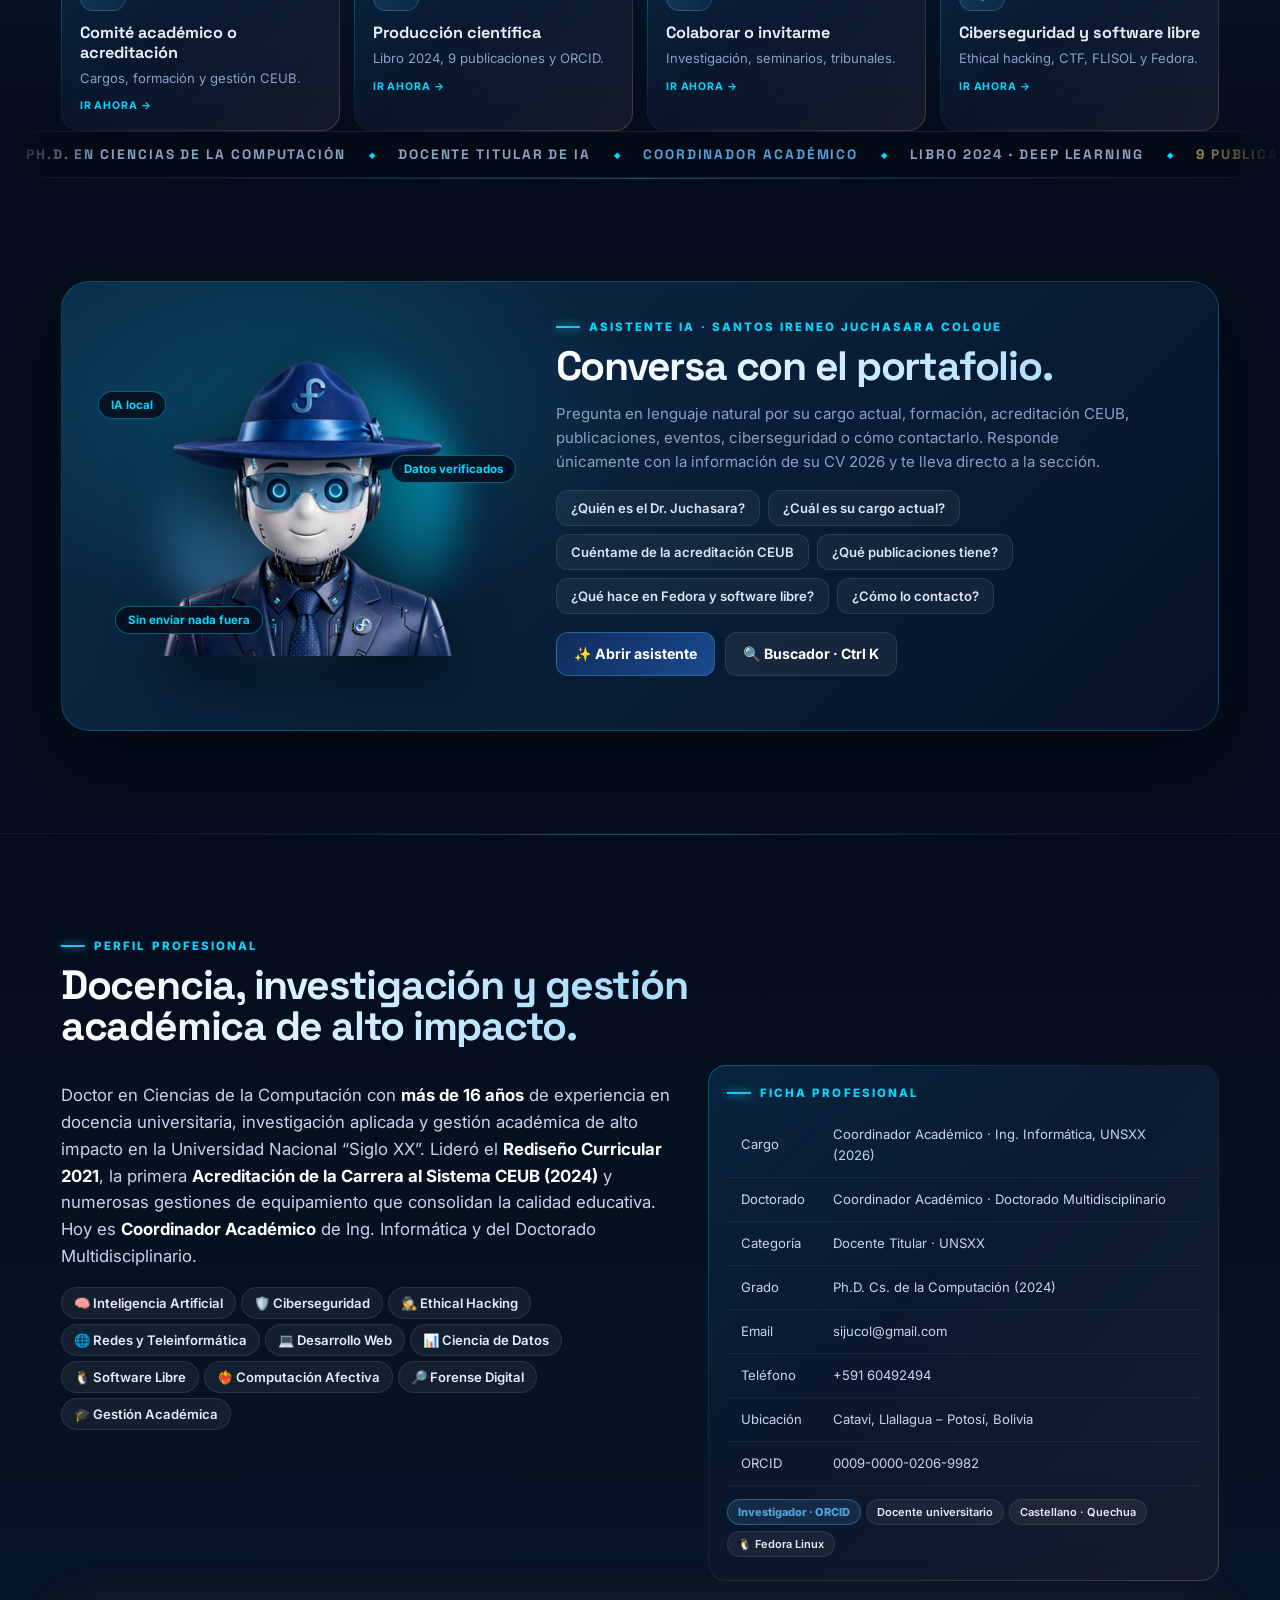
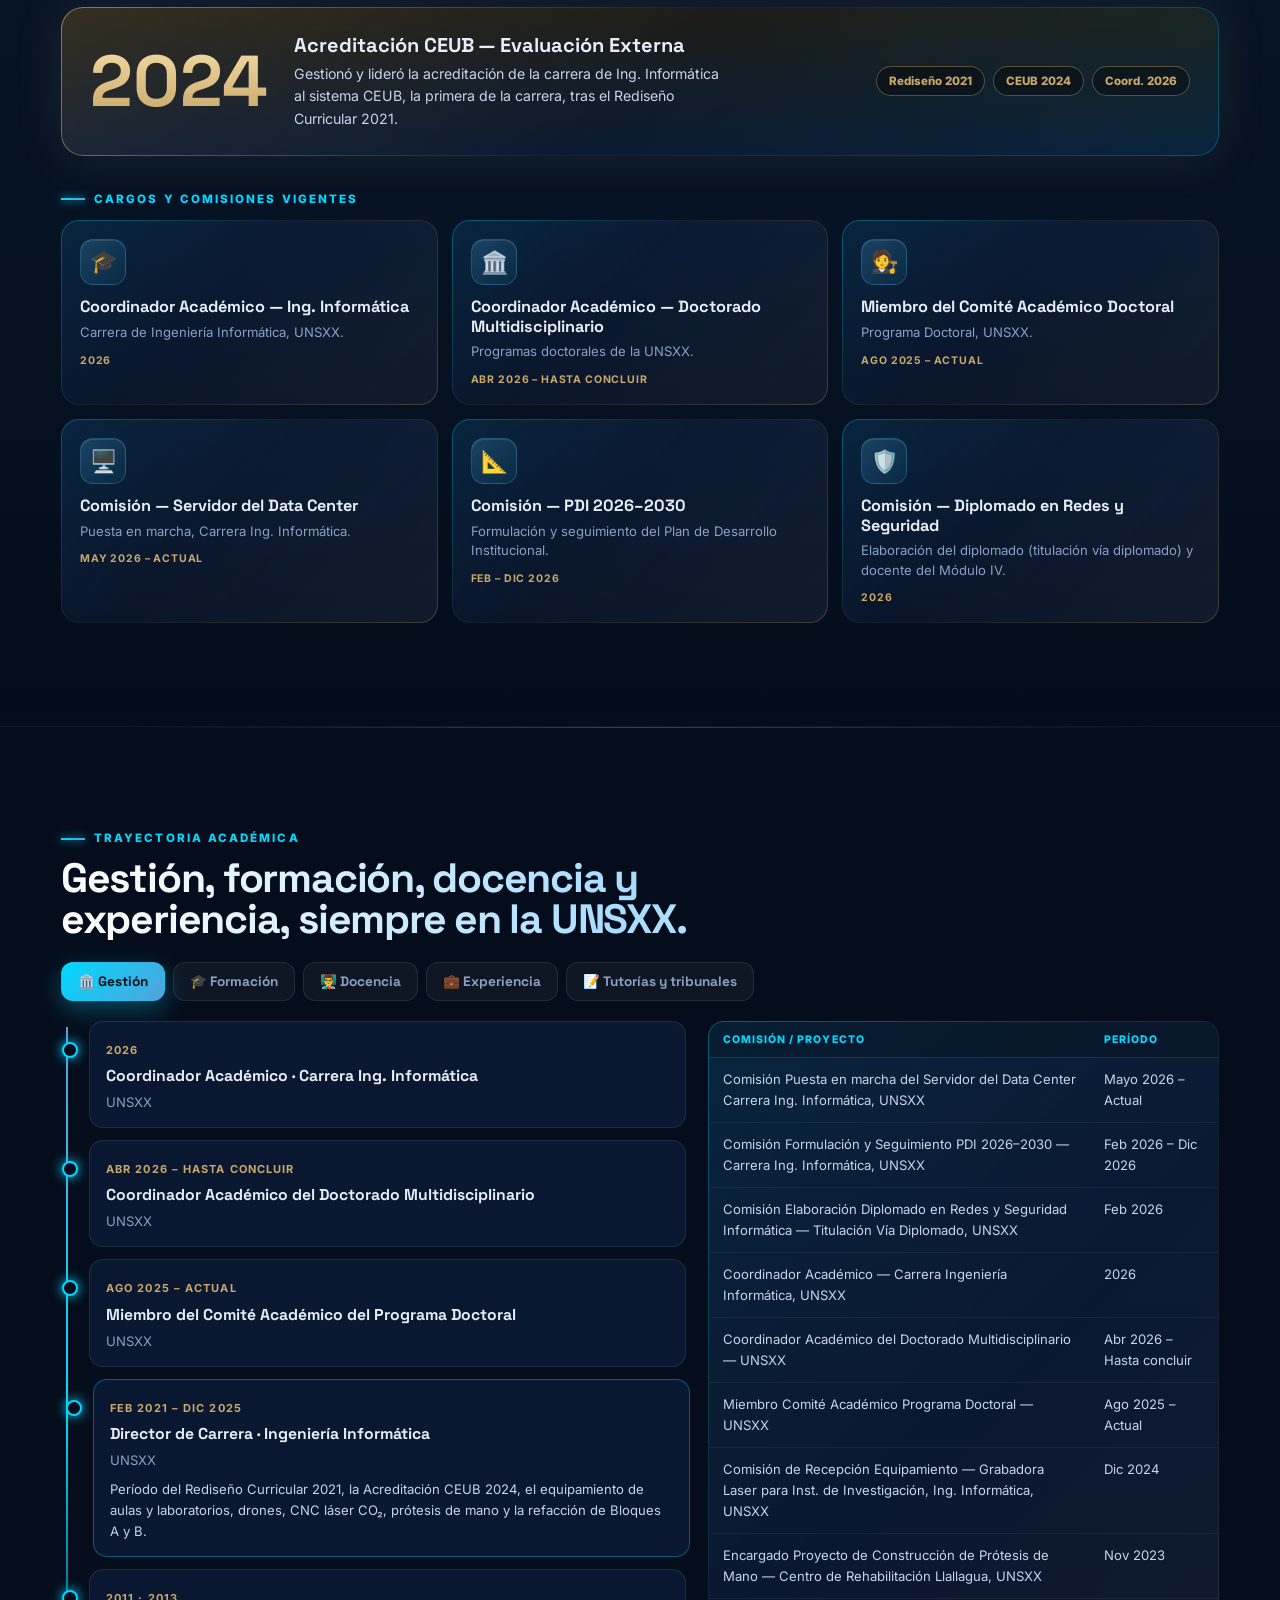
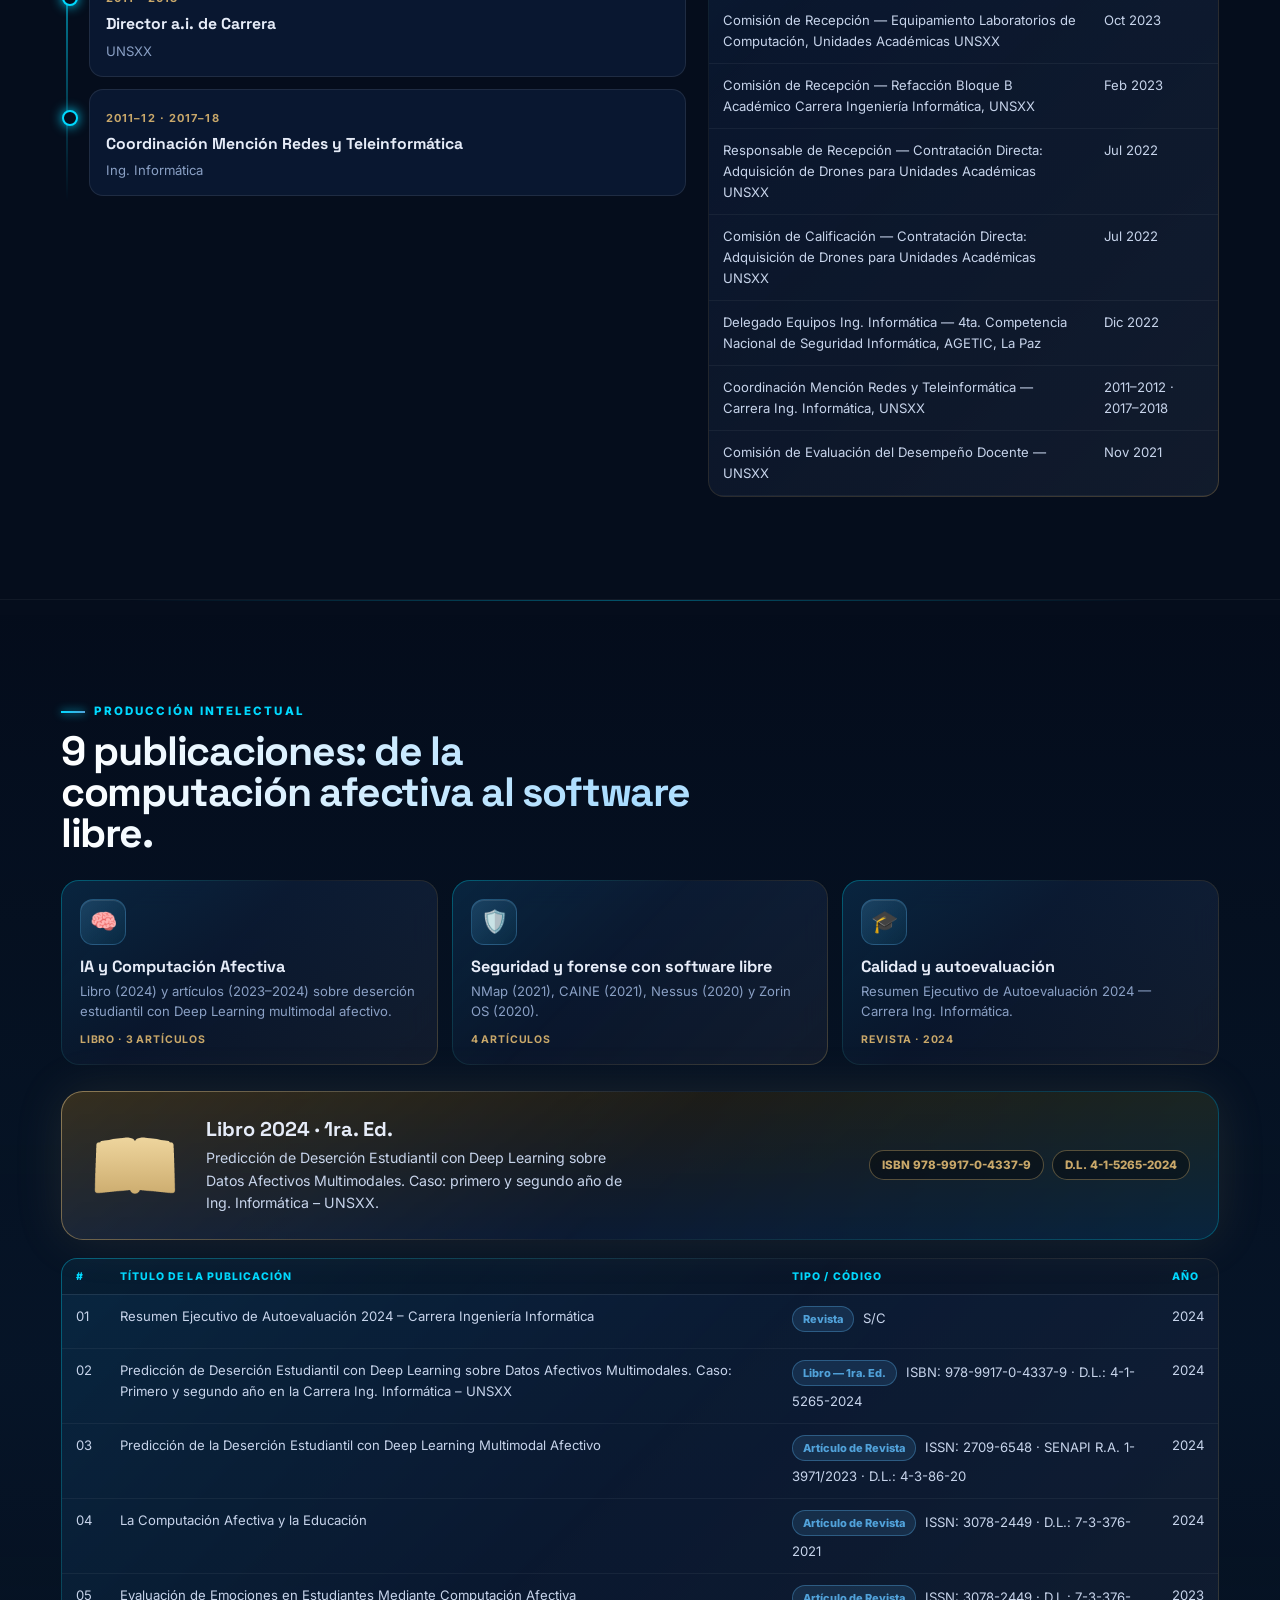
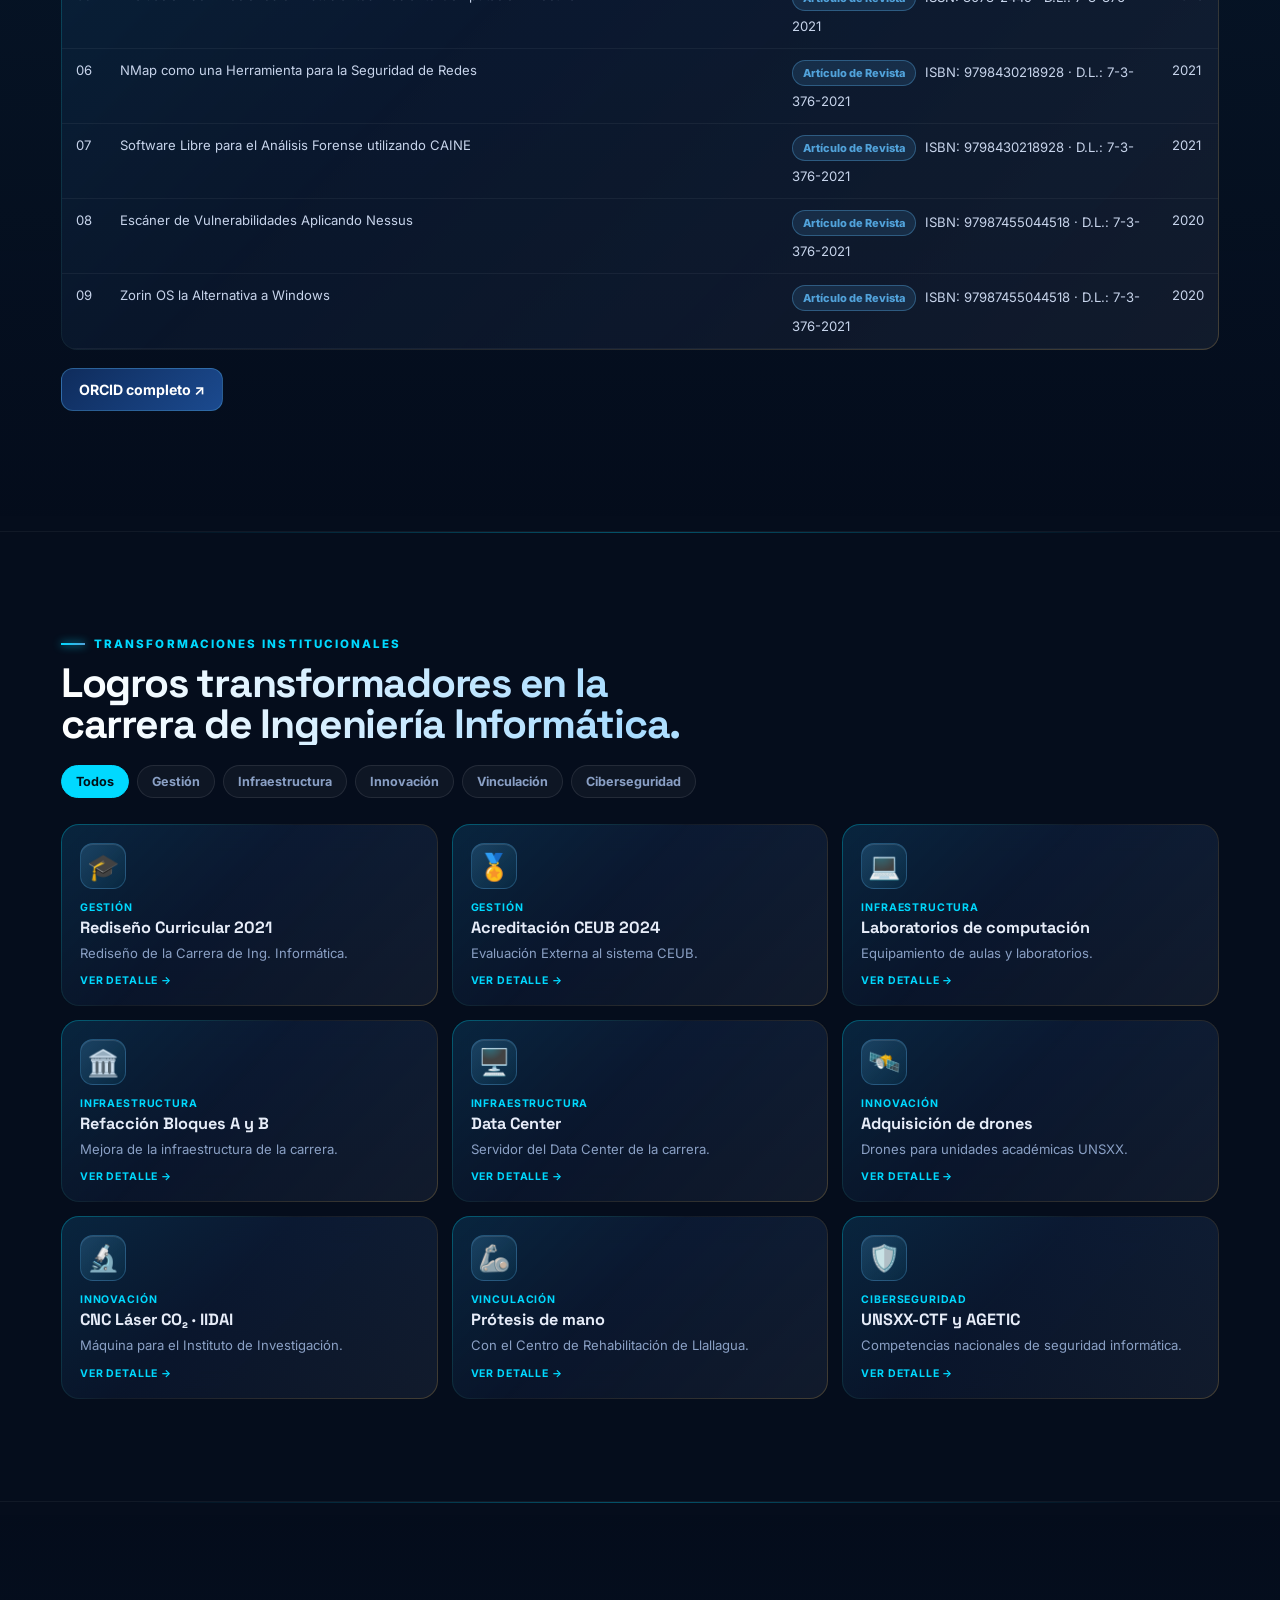
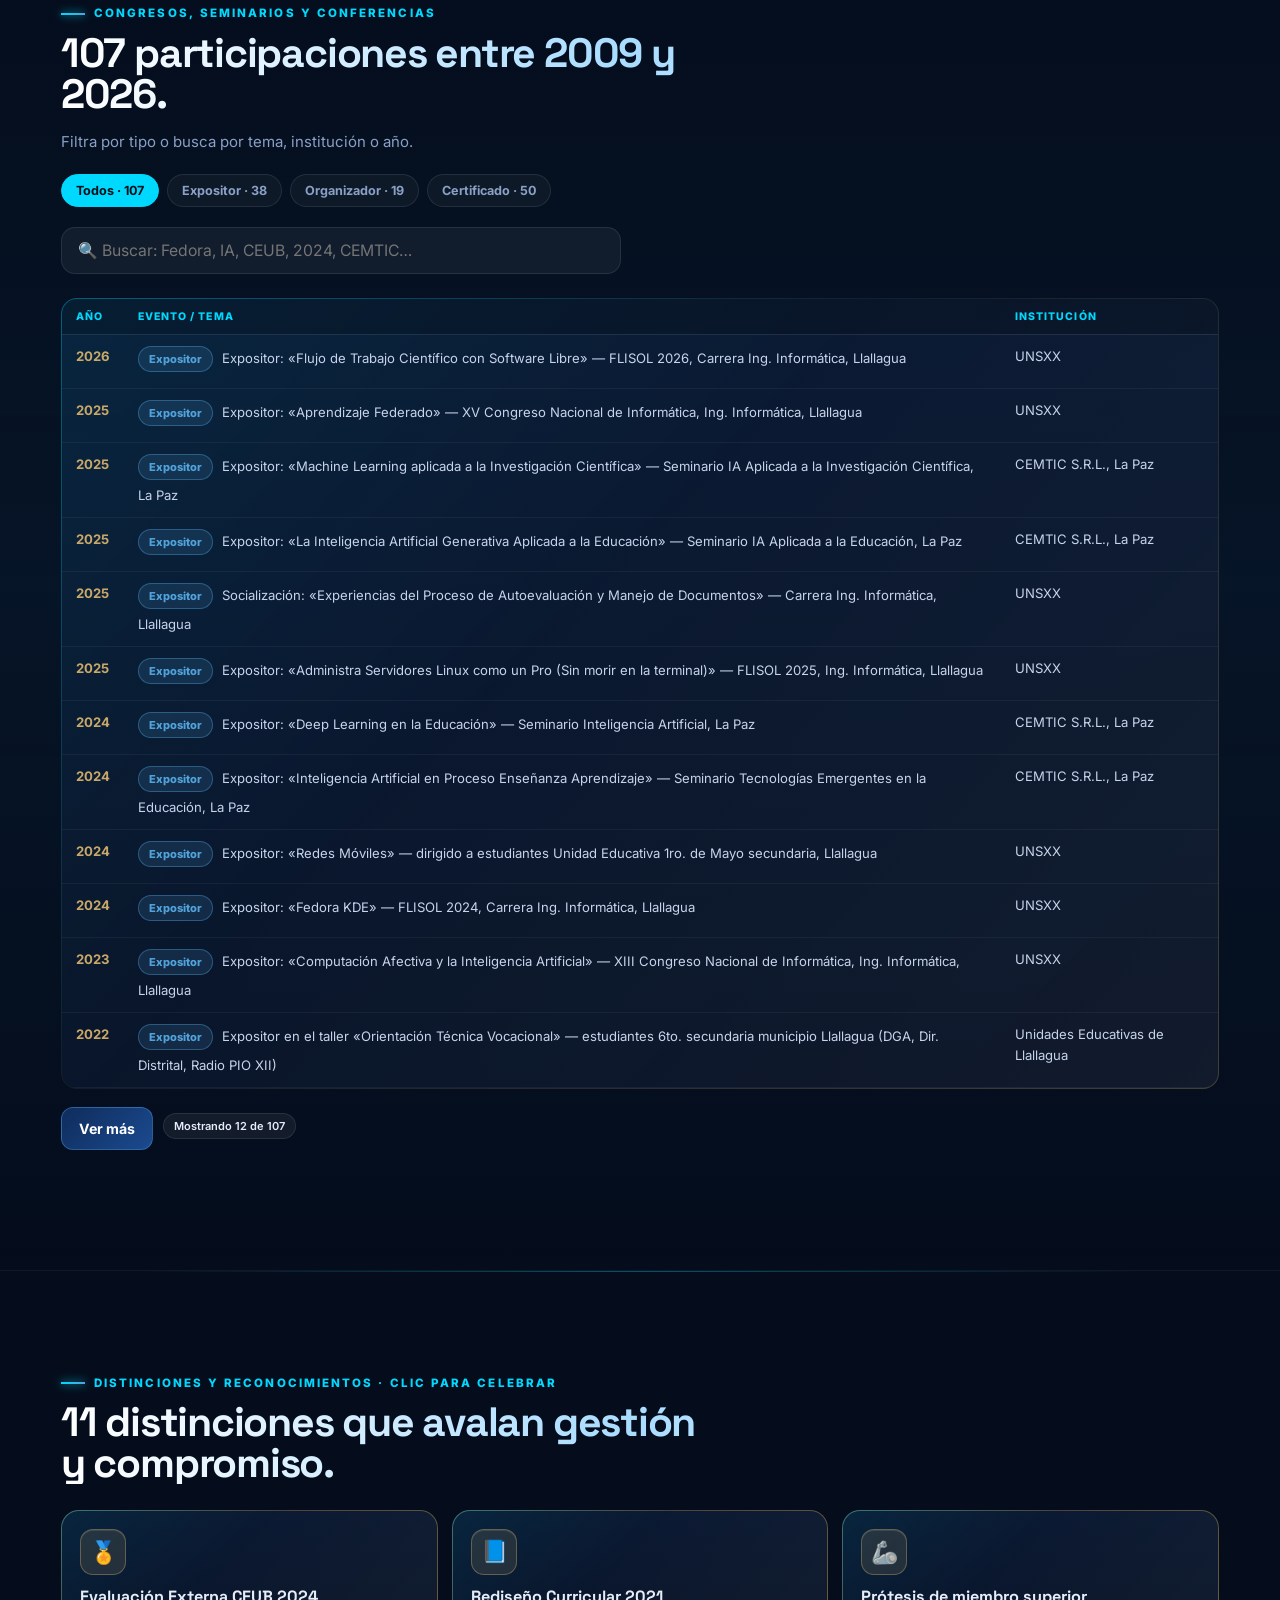
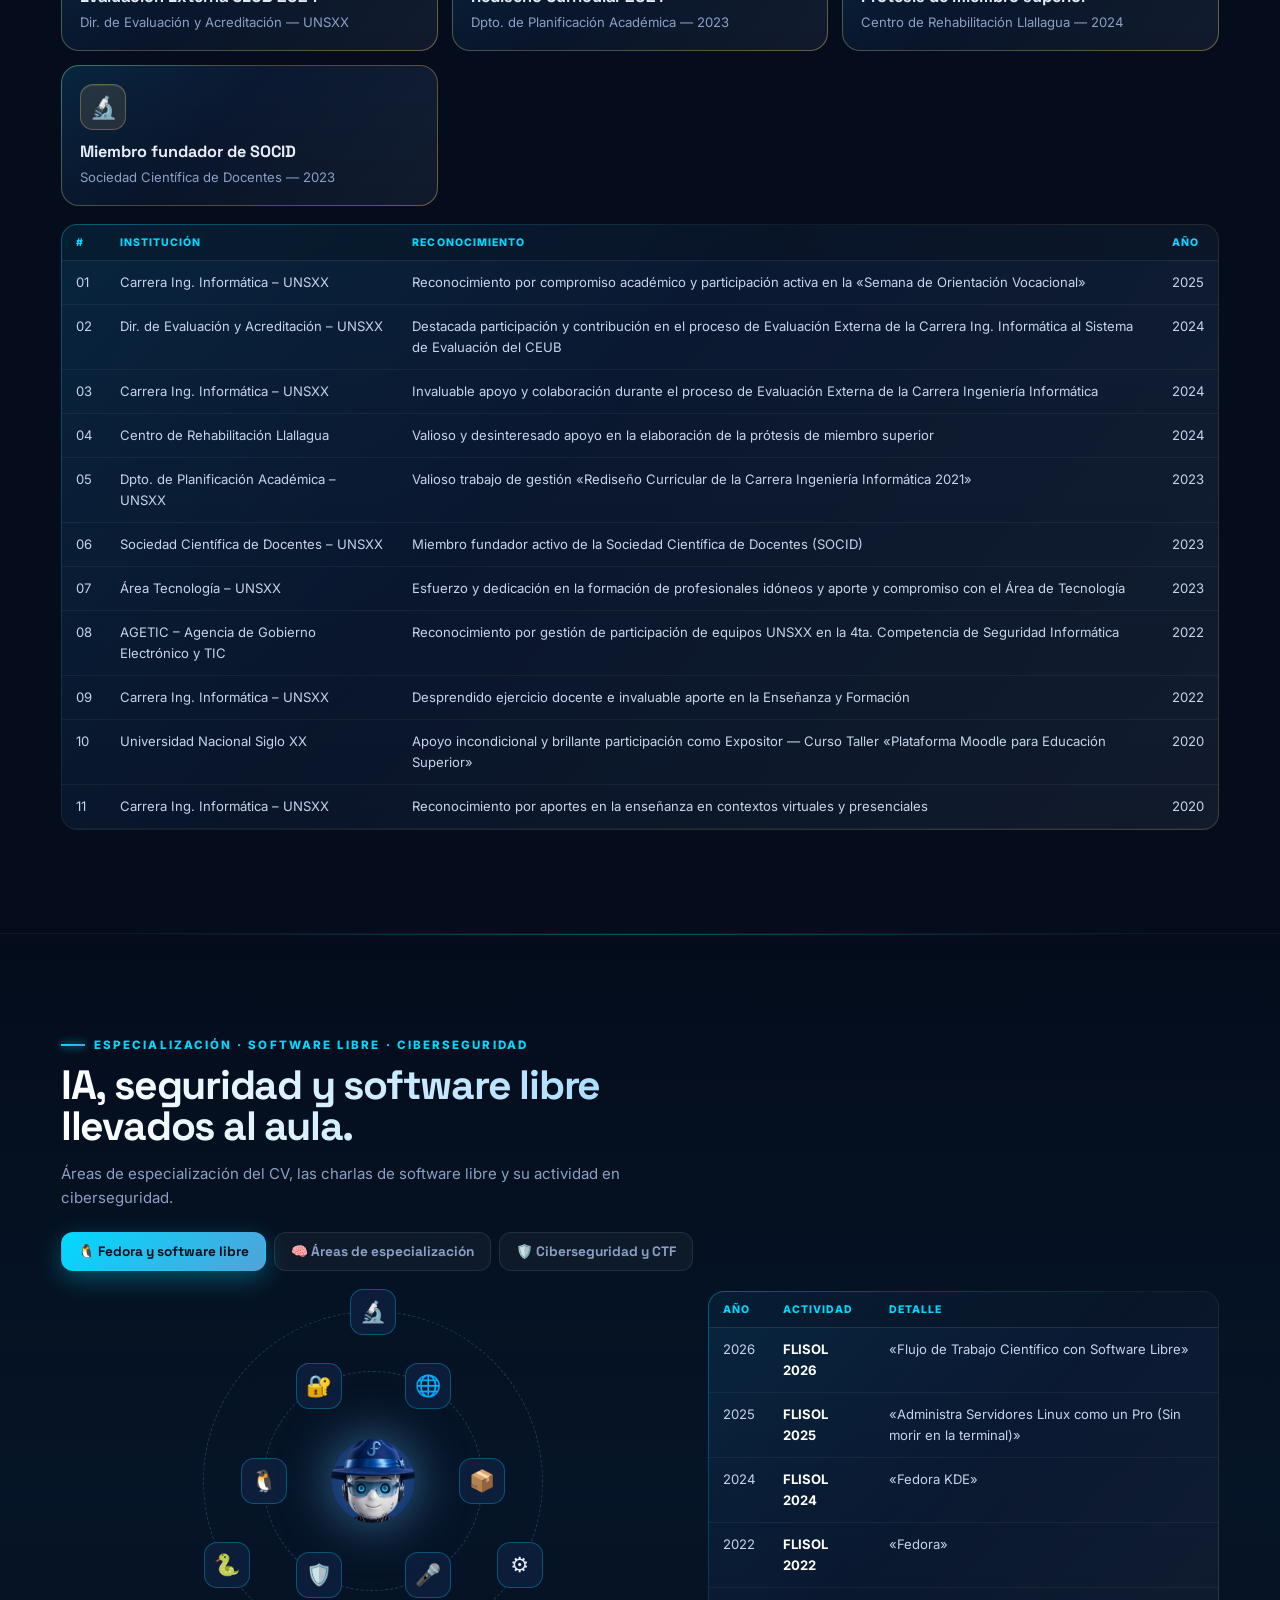
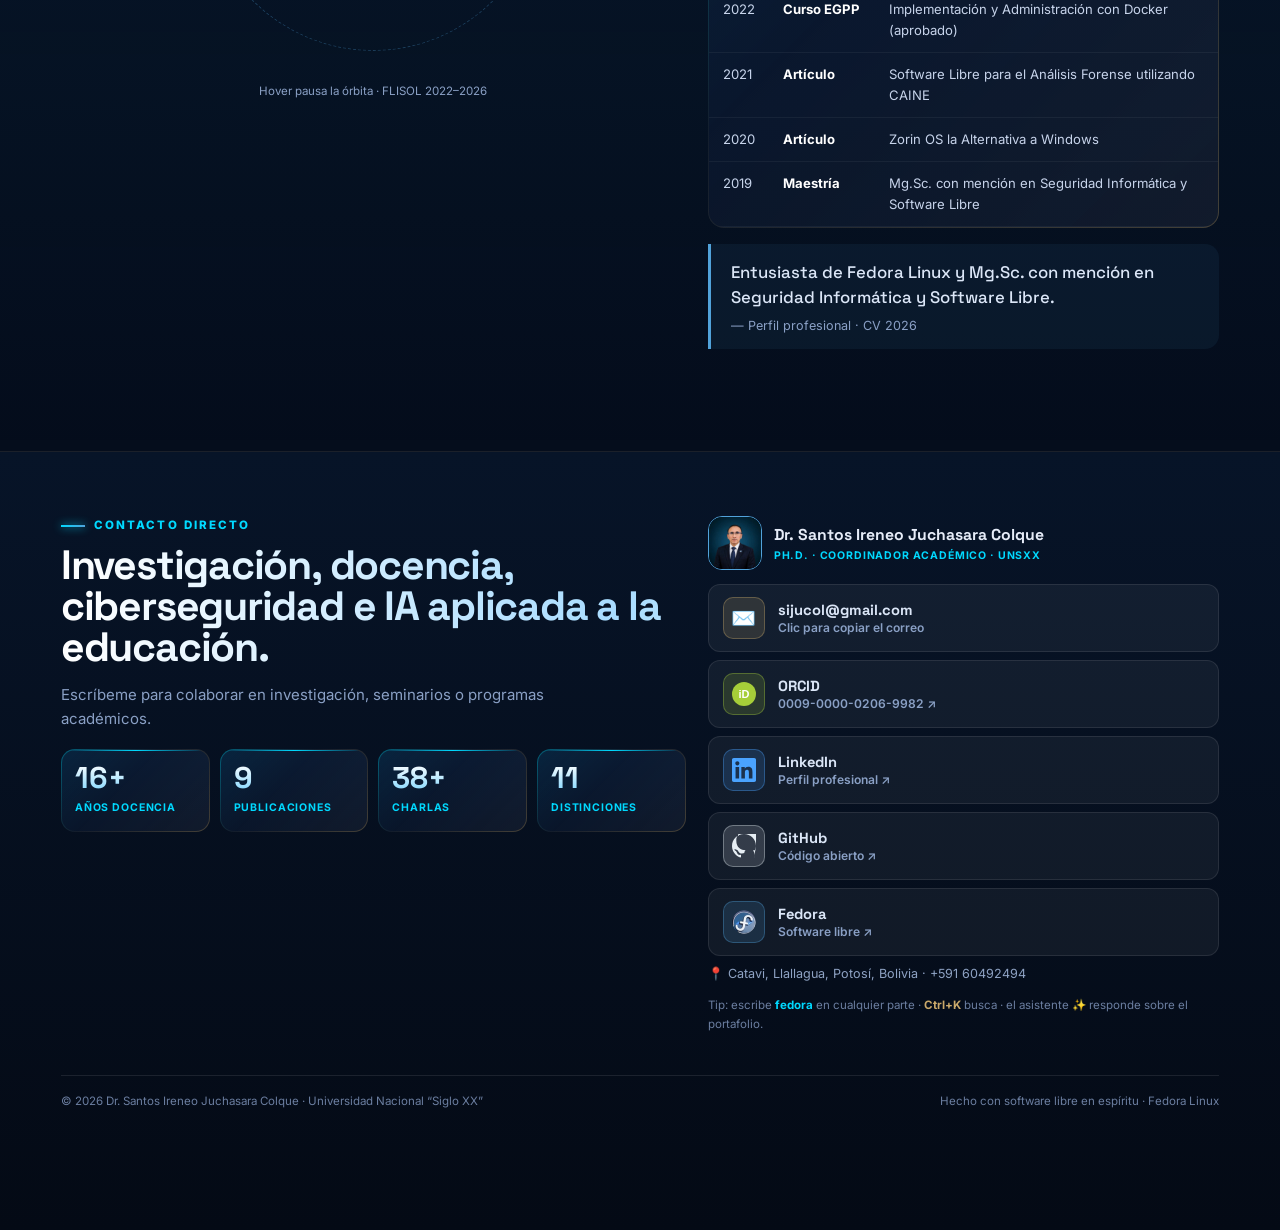
==== commit a62b56cd: "Revise academic information in index.html Updated academic titles and roles in the HTML content." ====
--- a/public/index.html
+++ b/public/index.html
@@ -42,7 +42,7 @@
 <main>
 <section id="inicio" style="border:0"><div class="wrap" style="position:relative"><div class="mesh"><i class="m1"></i><i class="m2"></i><i class="m3"></i></div>
 <div class="hero"><div>
-<div class="lvl"><span class="badge"><i></i>Ph.D. en Ciencias de la Computación</span><span class="badge b2">Docente Titular de IA</span><span class="badge b2">Coordinador Académico Ing. Informática</span><span class="badge b2">Coordinador Académico · Doctorado - Posgrado UNSXX</span></div>
+<div class="lvl"><span class="badge"><i></i>Ph.D. en Ciencias de la Computación</span><span class="badge b2">Docente Titular de IA</span><span class="badge b2">Coordinador Académico · Doctorado e Ing. Informática · UNSXX</span></div>
 <h1>Dr. Santos Ireneo<br>Juchasara Colque, <span class="gl" data-t="Ph.D.">Ph.D.</span></h1>
 <div class="ty"><span id="ty"></span><i class="cur"></i></div>
 <p class="lead"><b>Doctor en Ciencias de la Computación</b> (UNSXX, 2024), Docente Titular de Inteligencia Artificial y Coordinador Académico del Doctorado Multidisciplinario. <b style="color:var(--gold)">Investigador</b> con libro 2024 y 9 publicaciones en computación afectiva, redes y ciberseguridad; lideró el Rediseño Curricular 2021 y la Acreditación al sistema CEUB 2024 de la carrera Ingnieria Informática.</p>
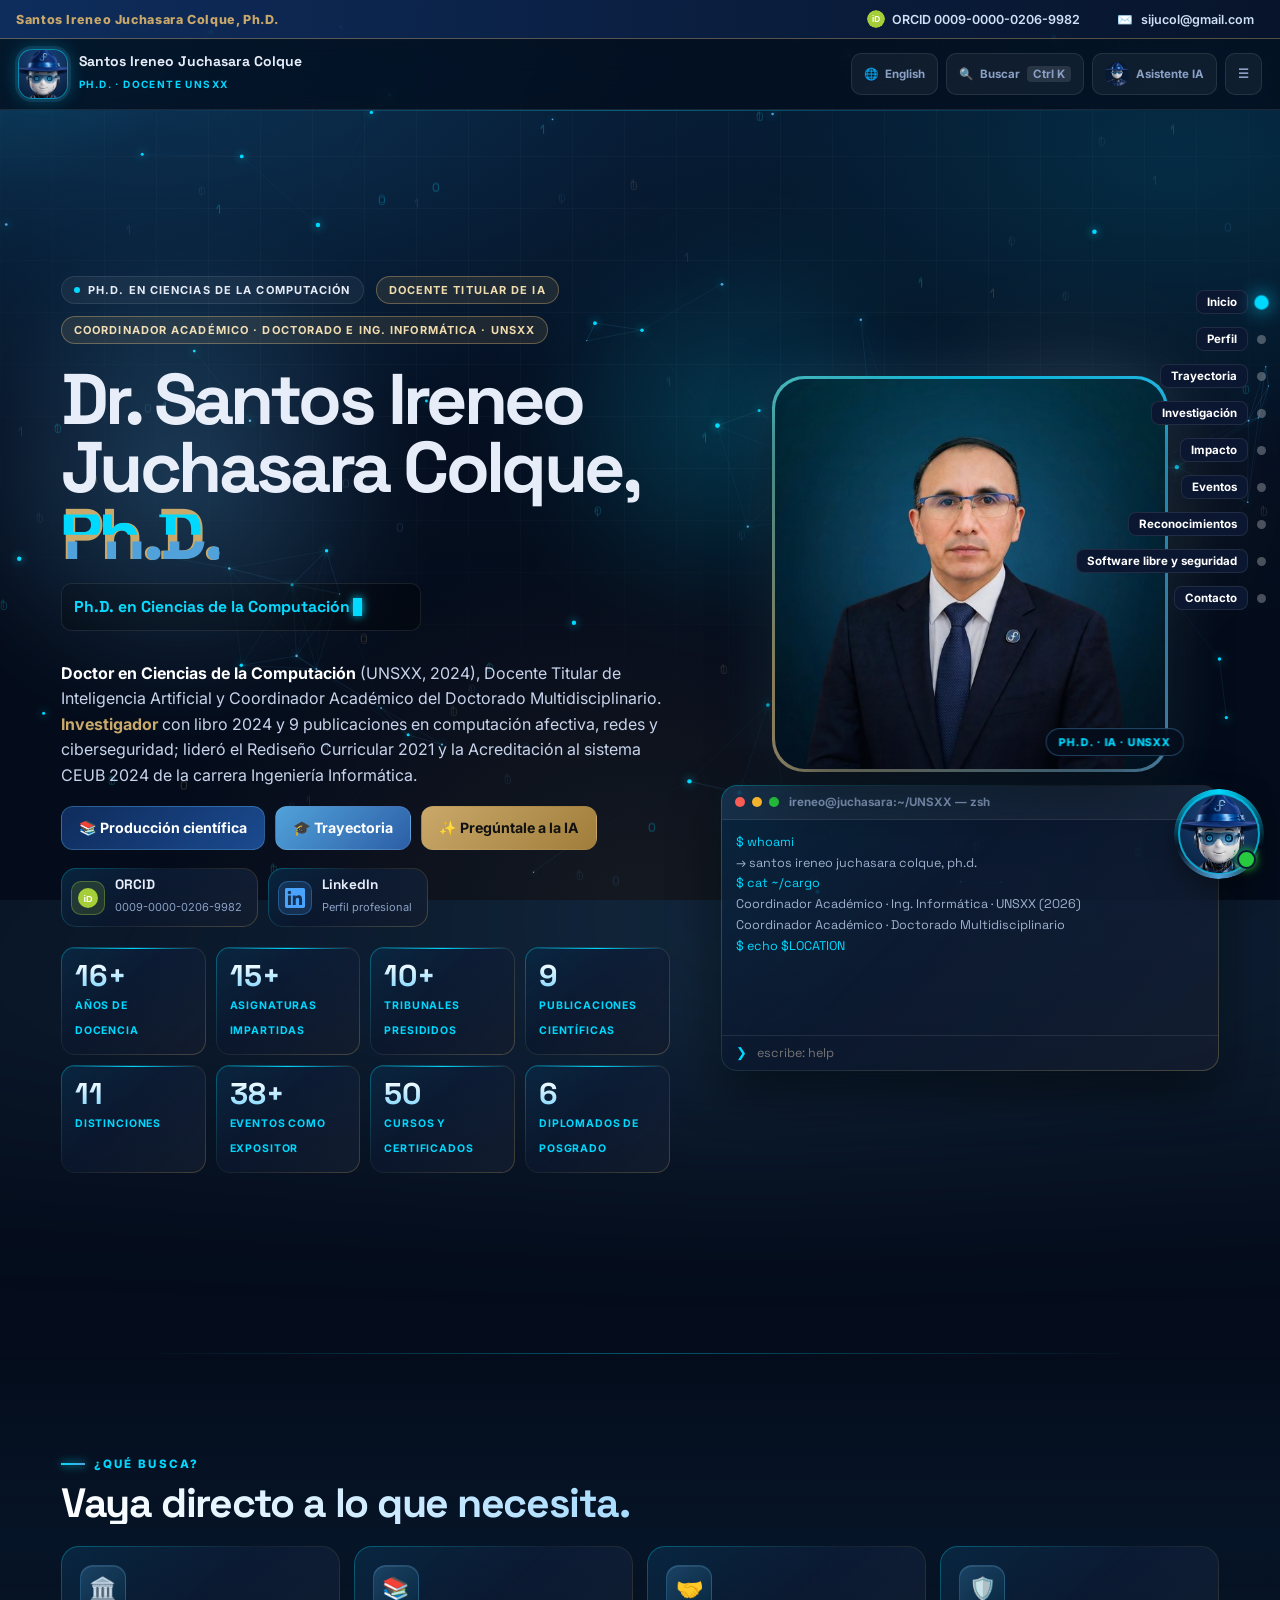
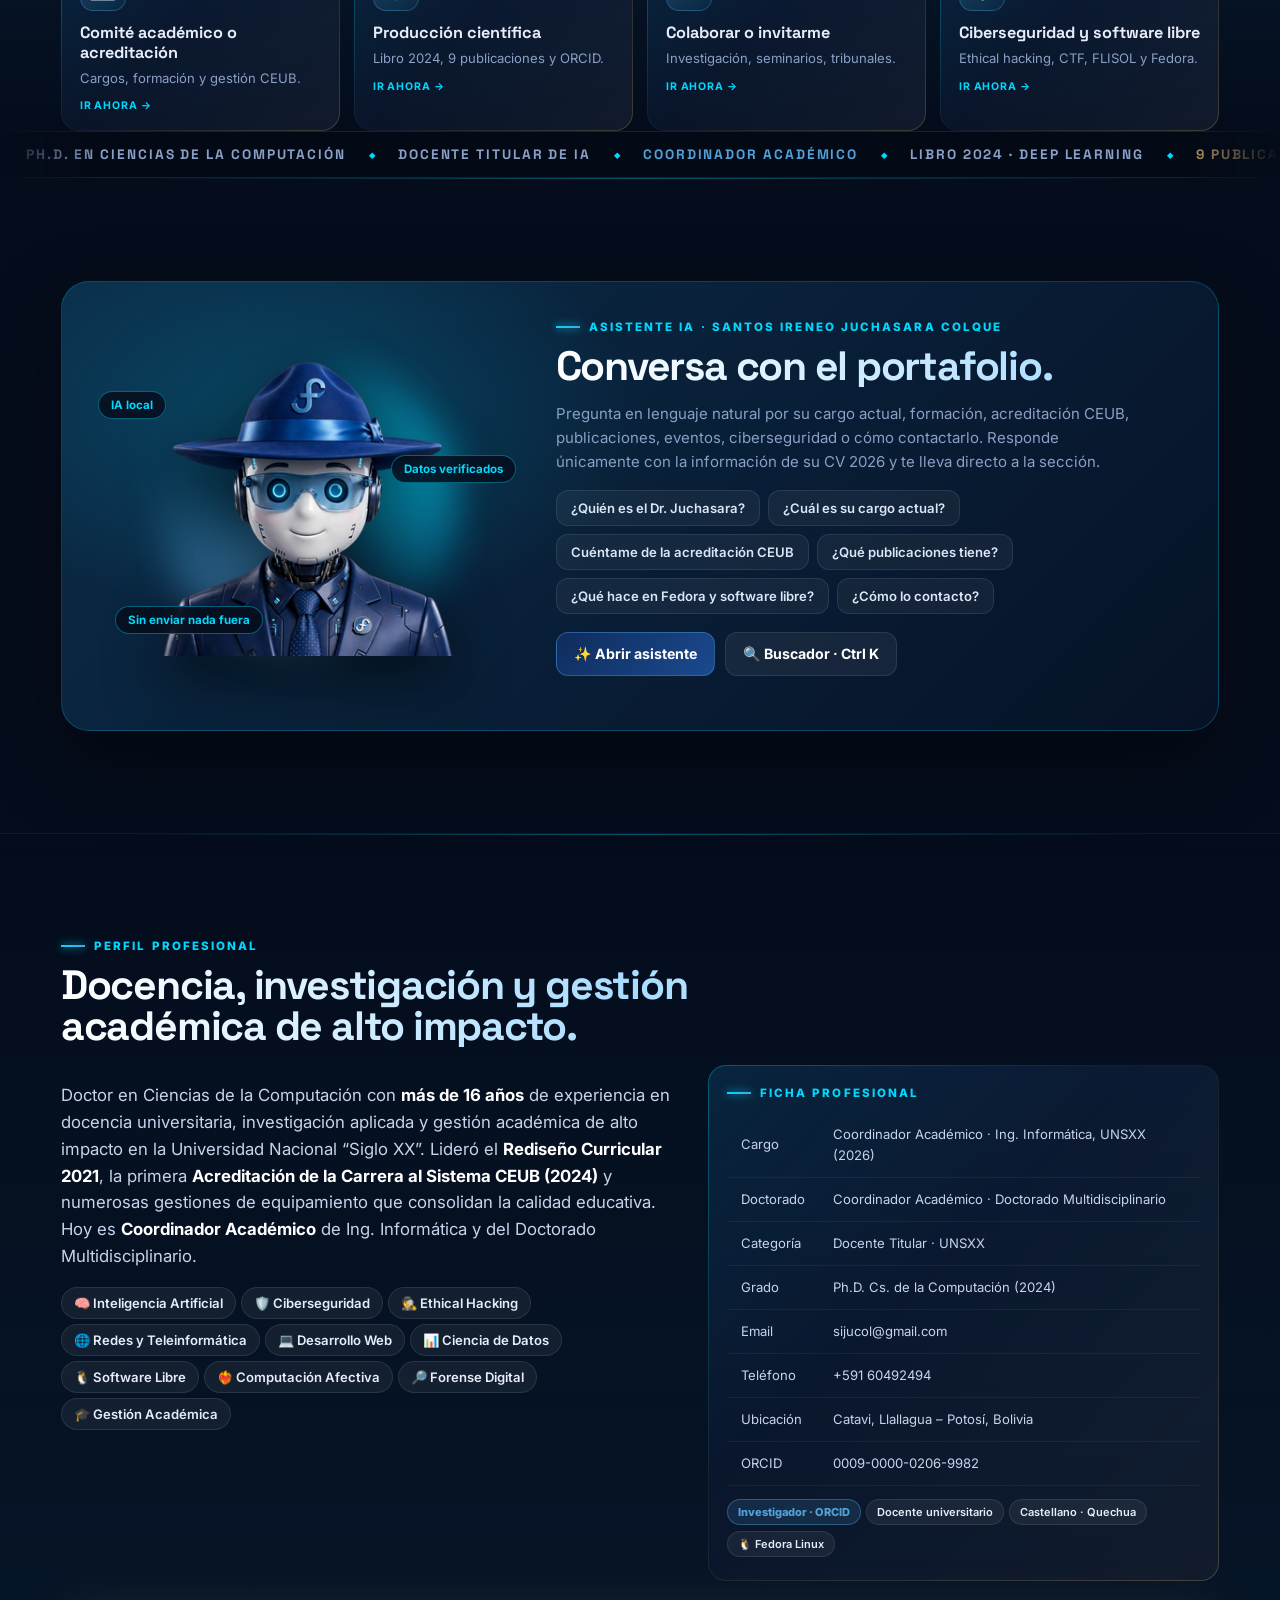
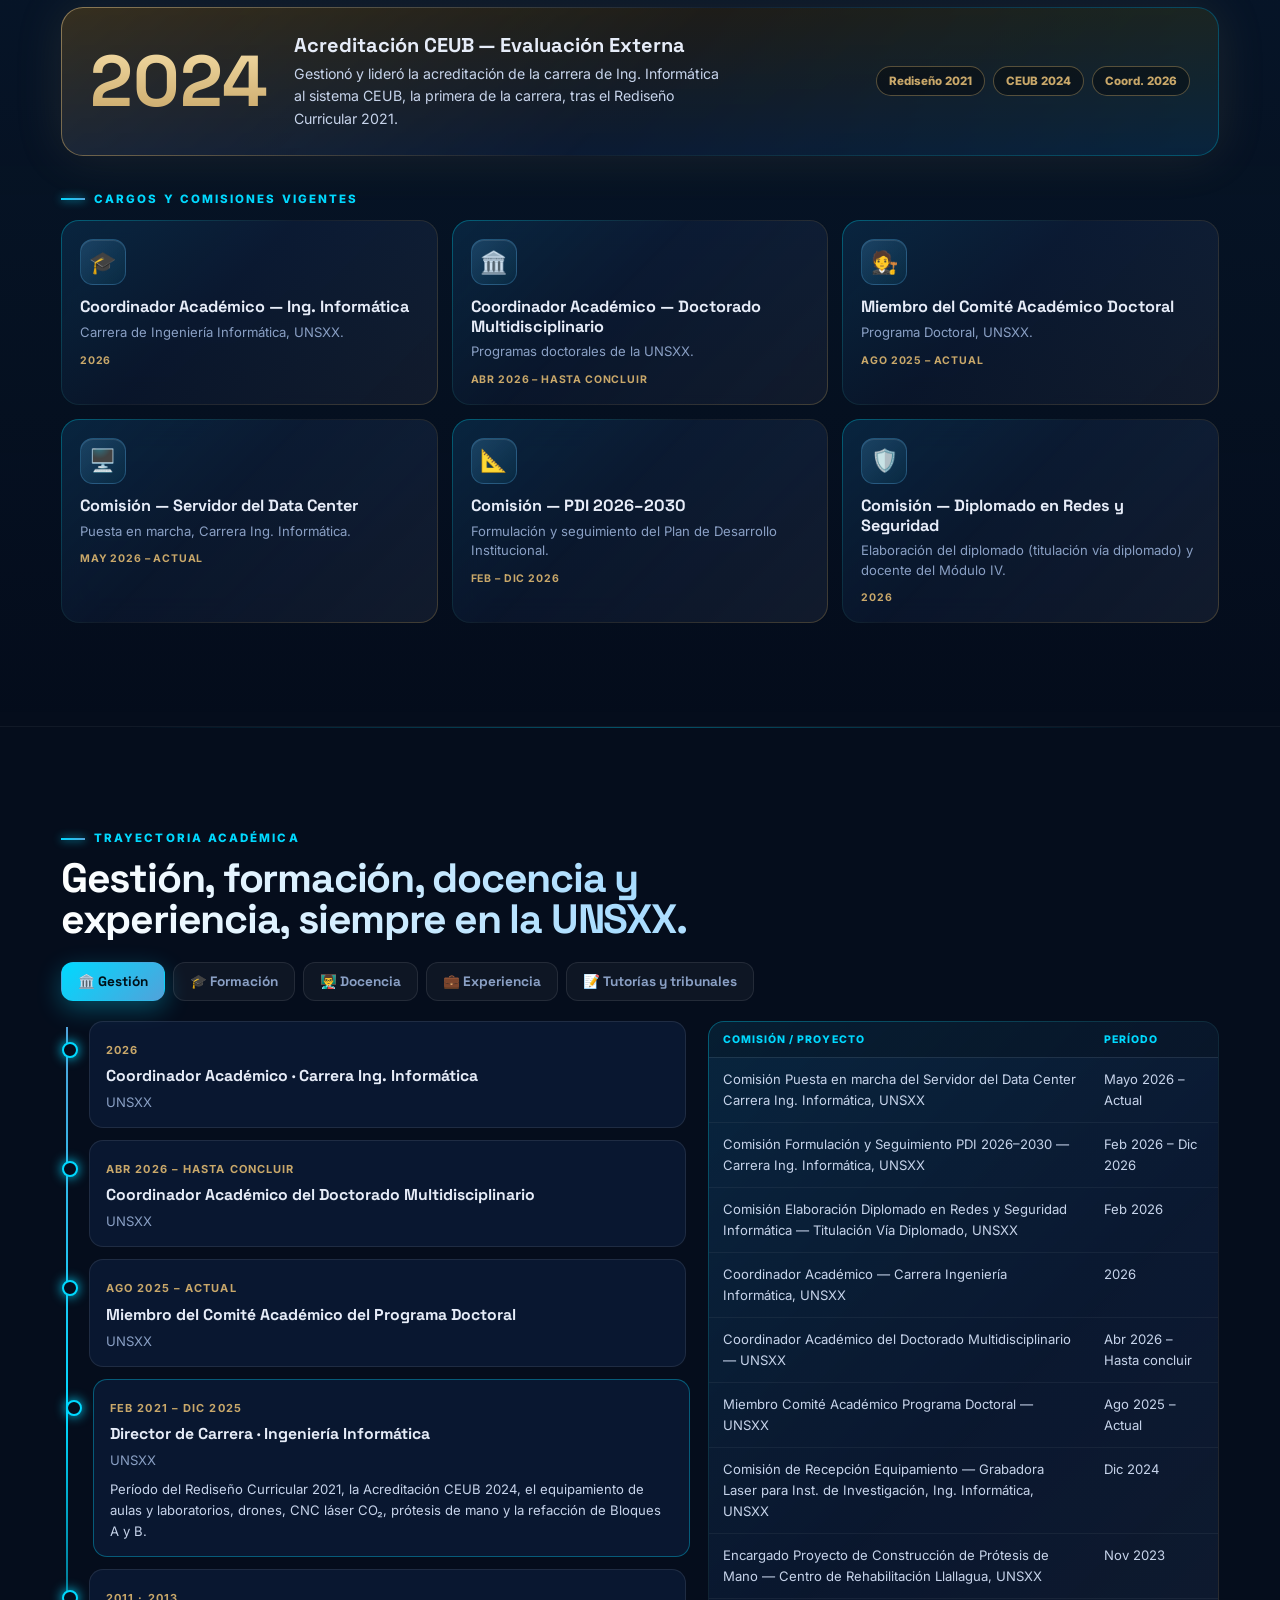
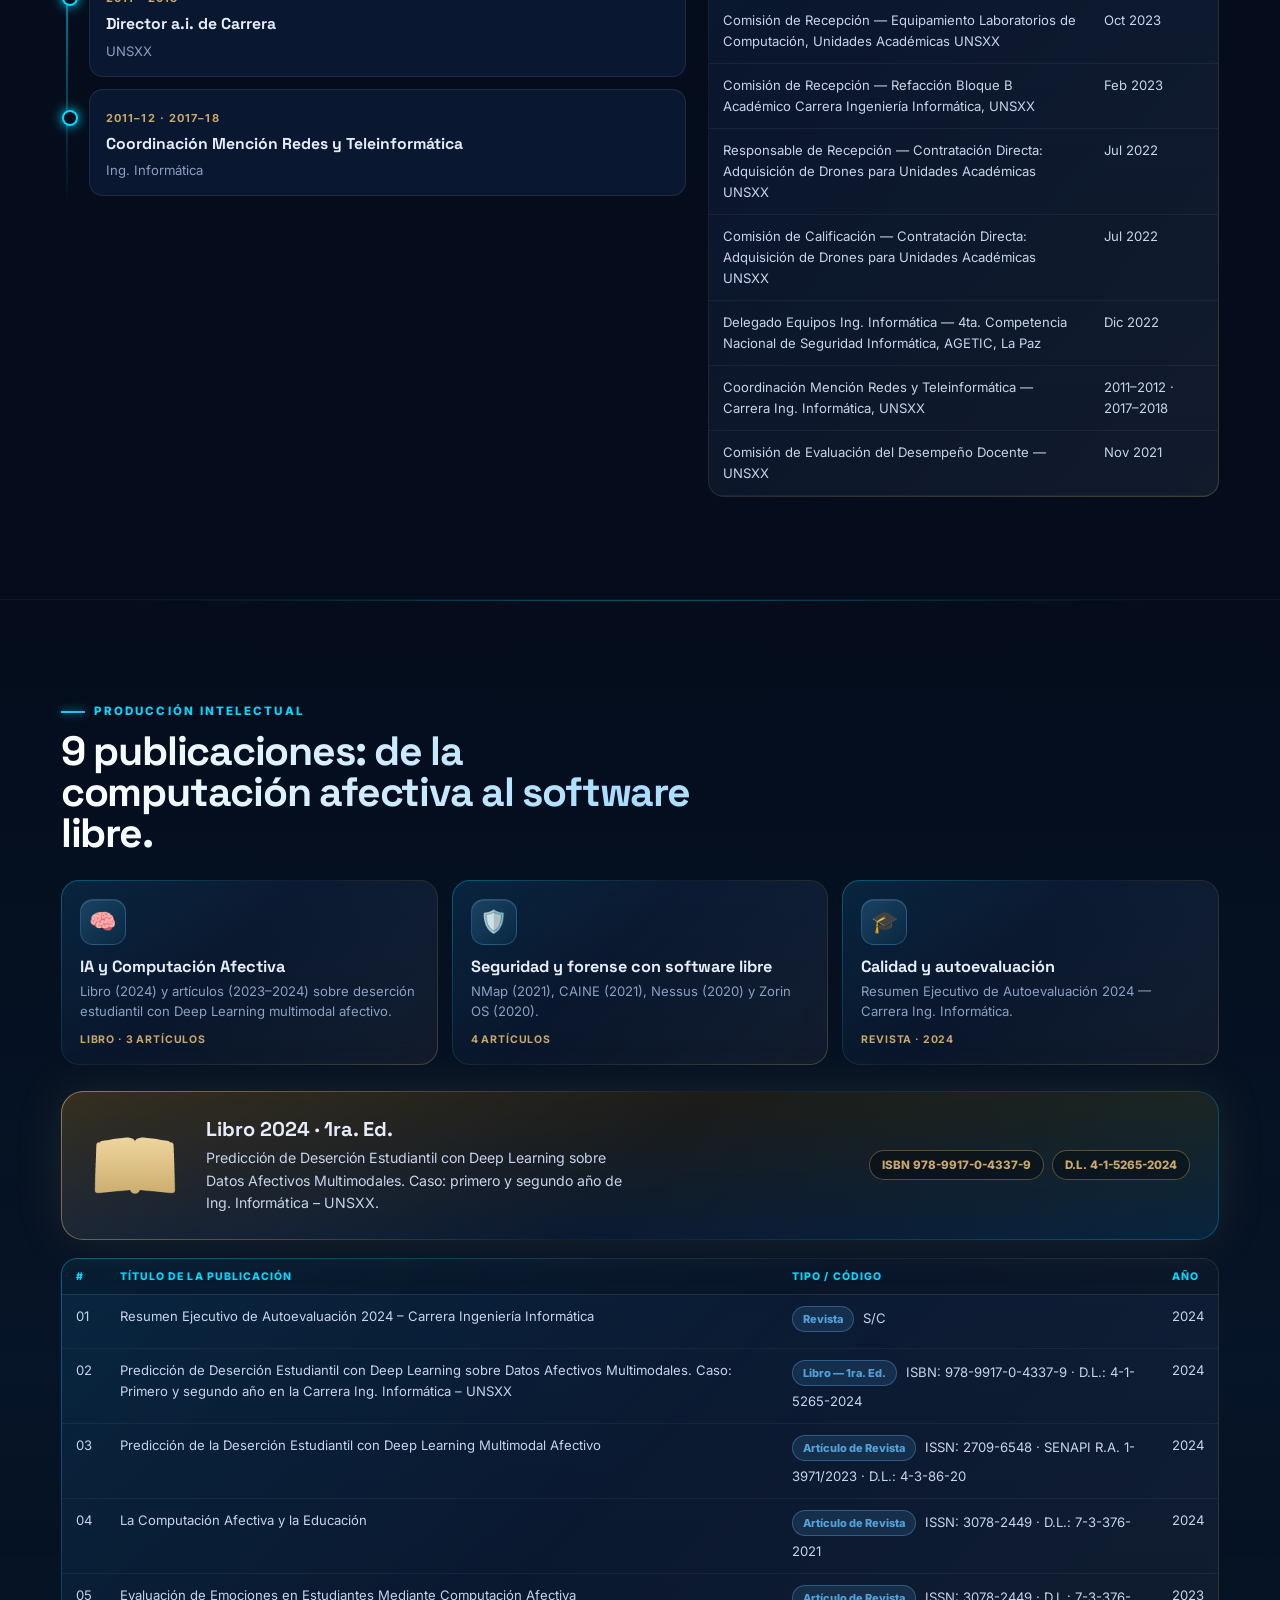
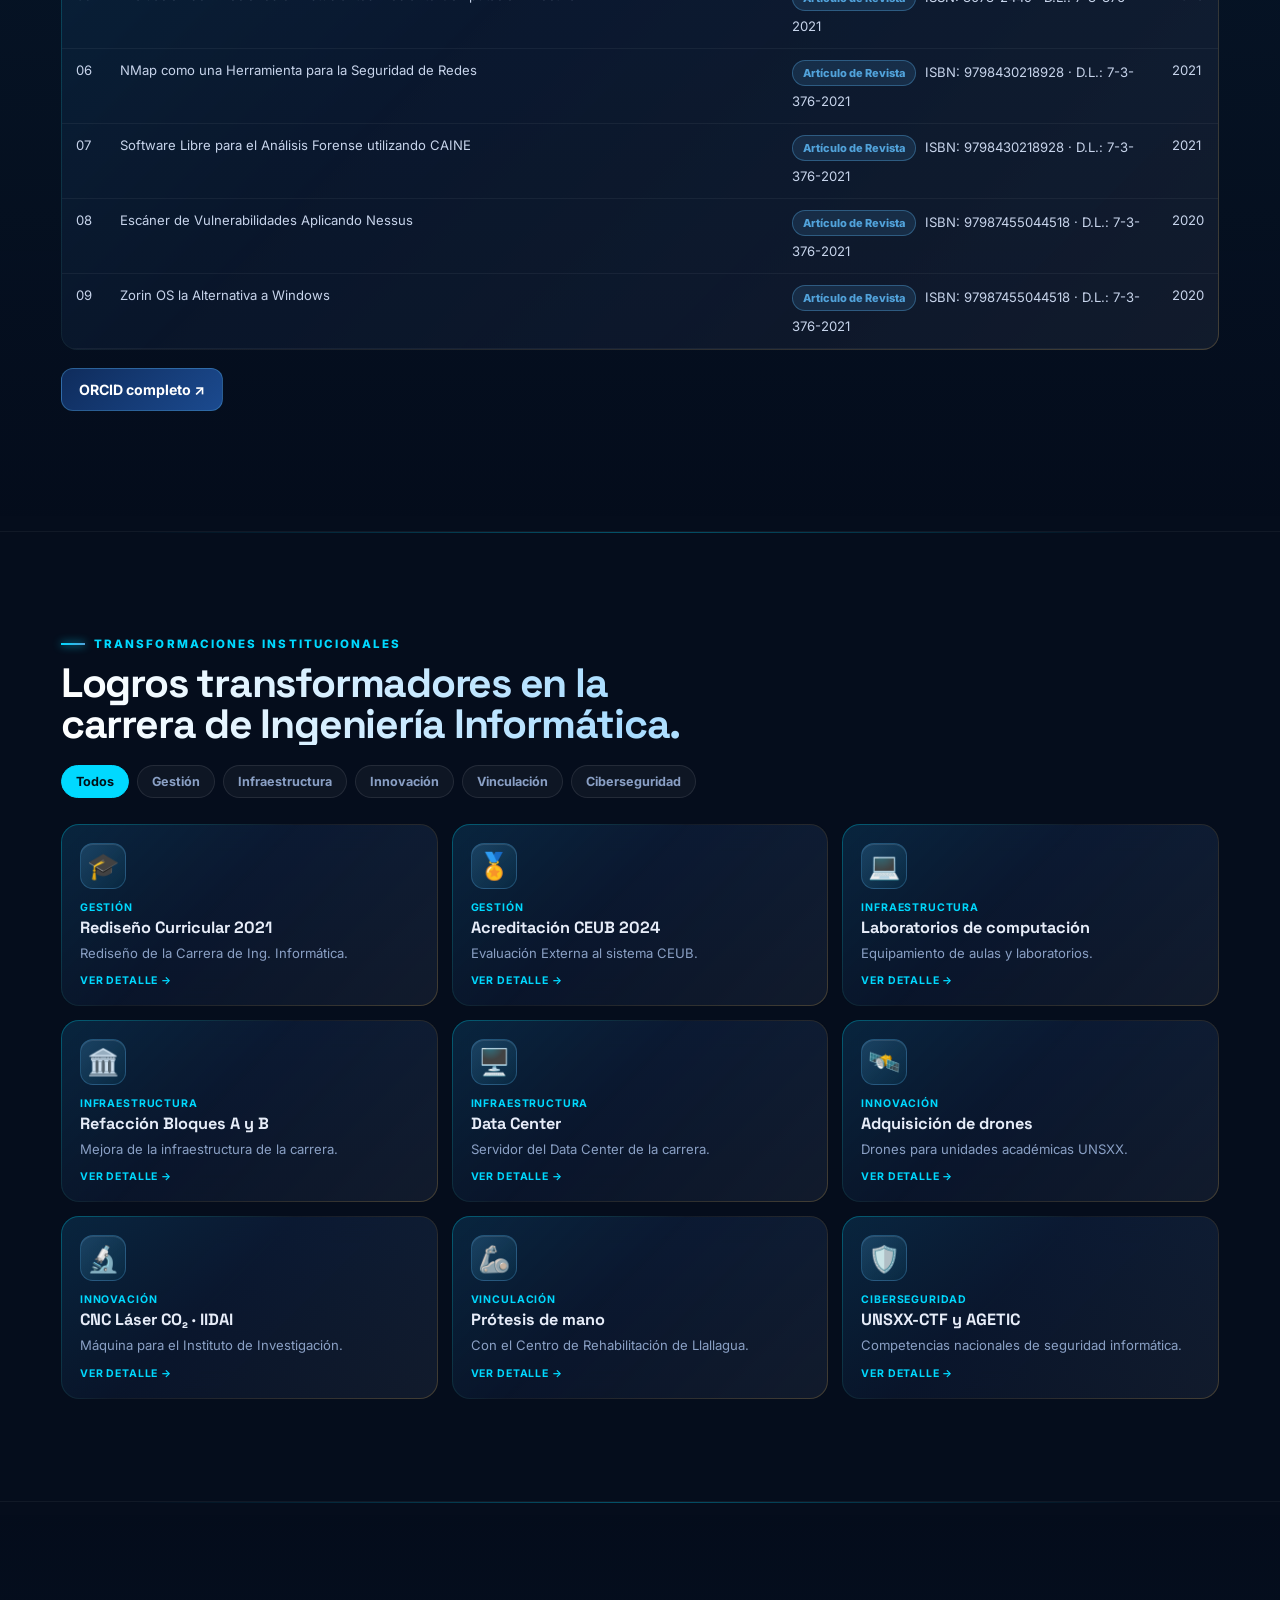
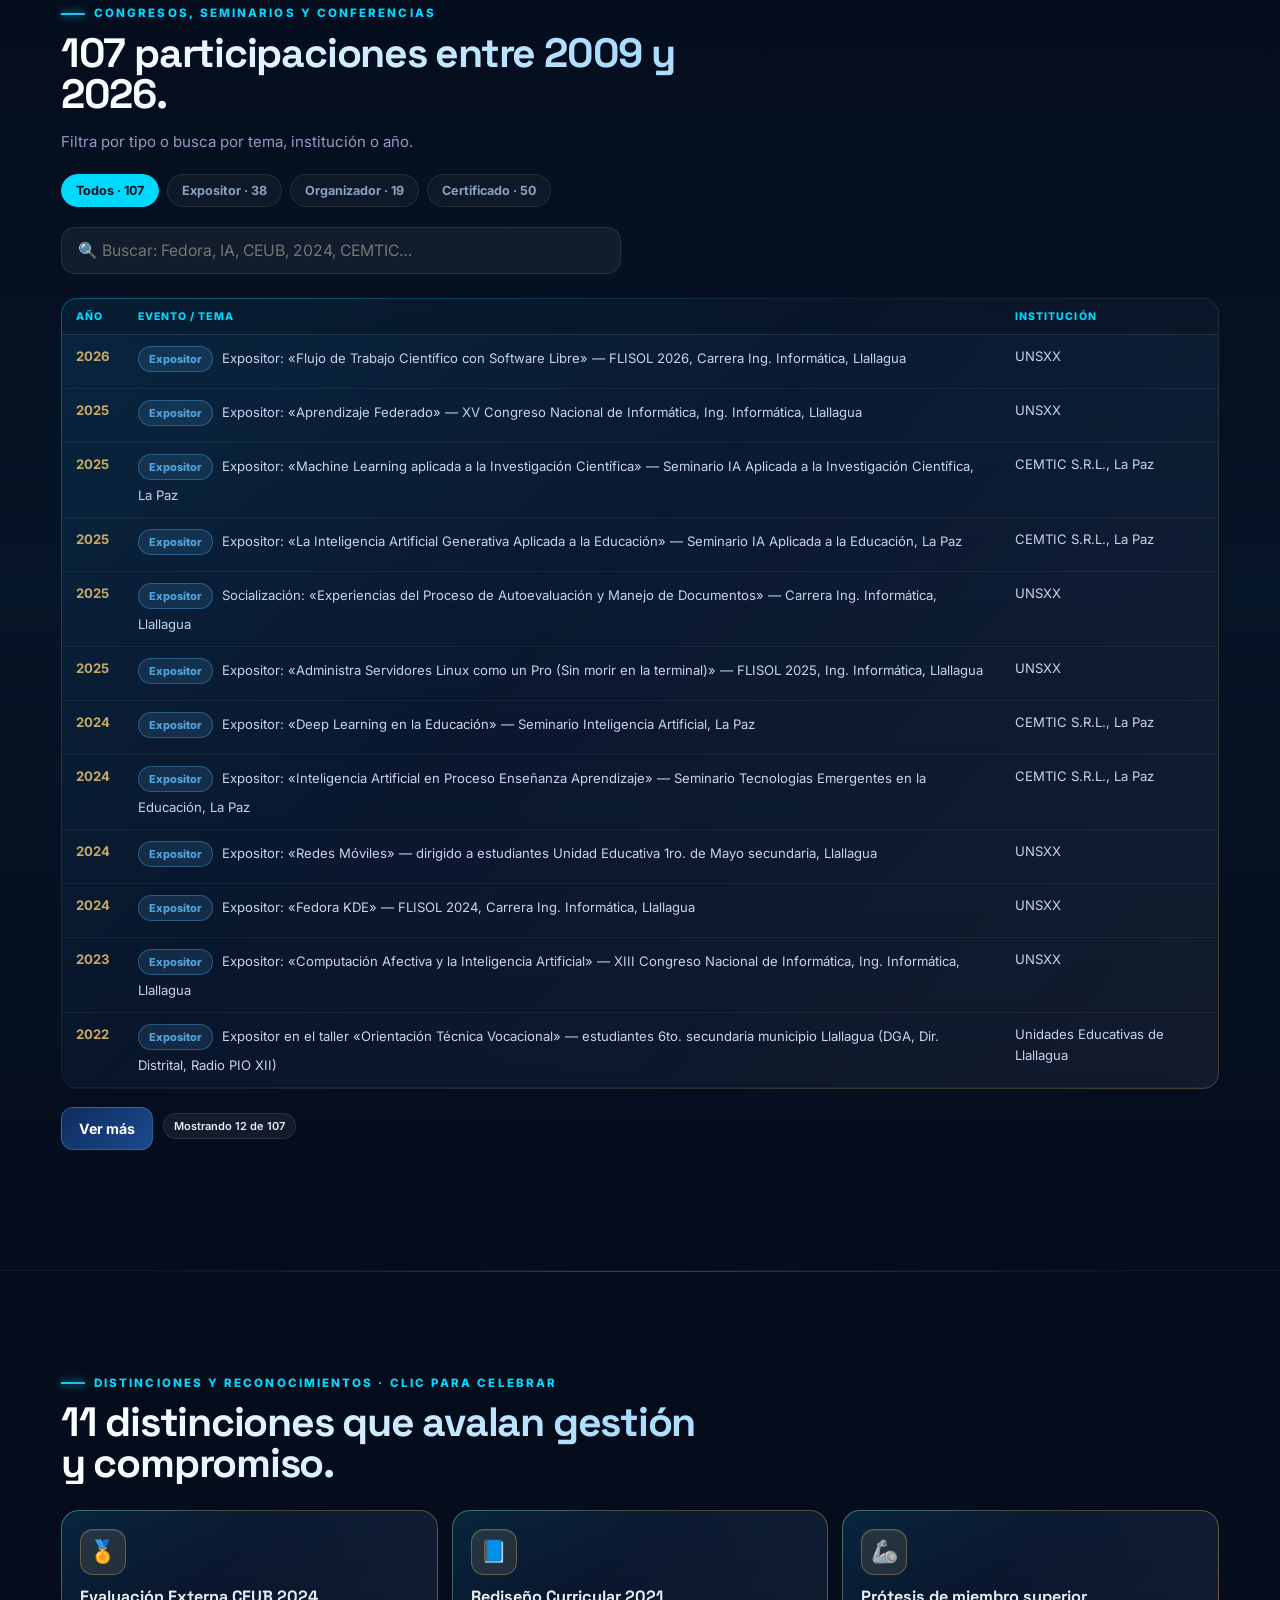
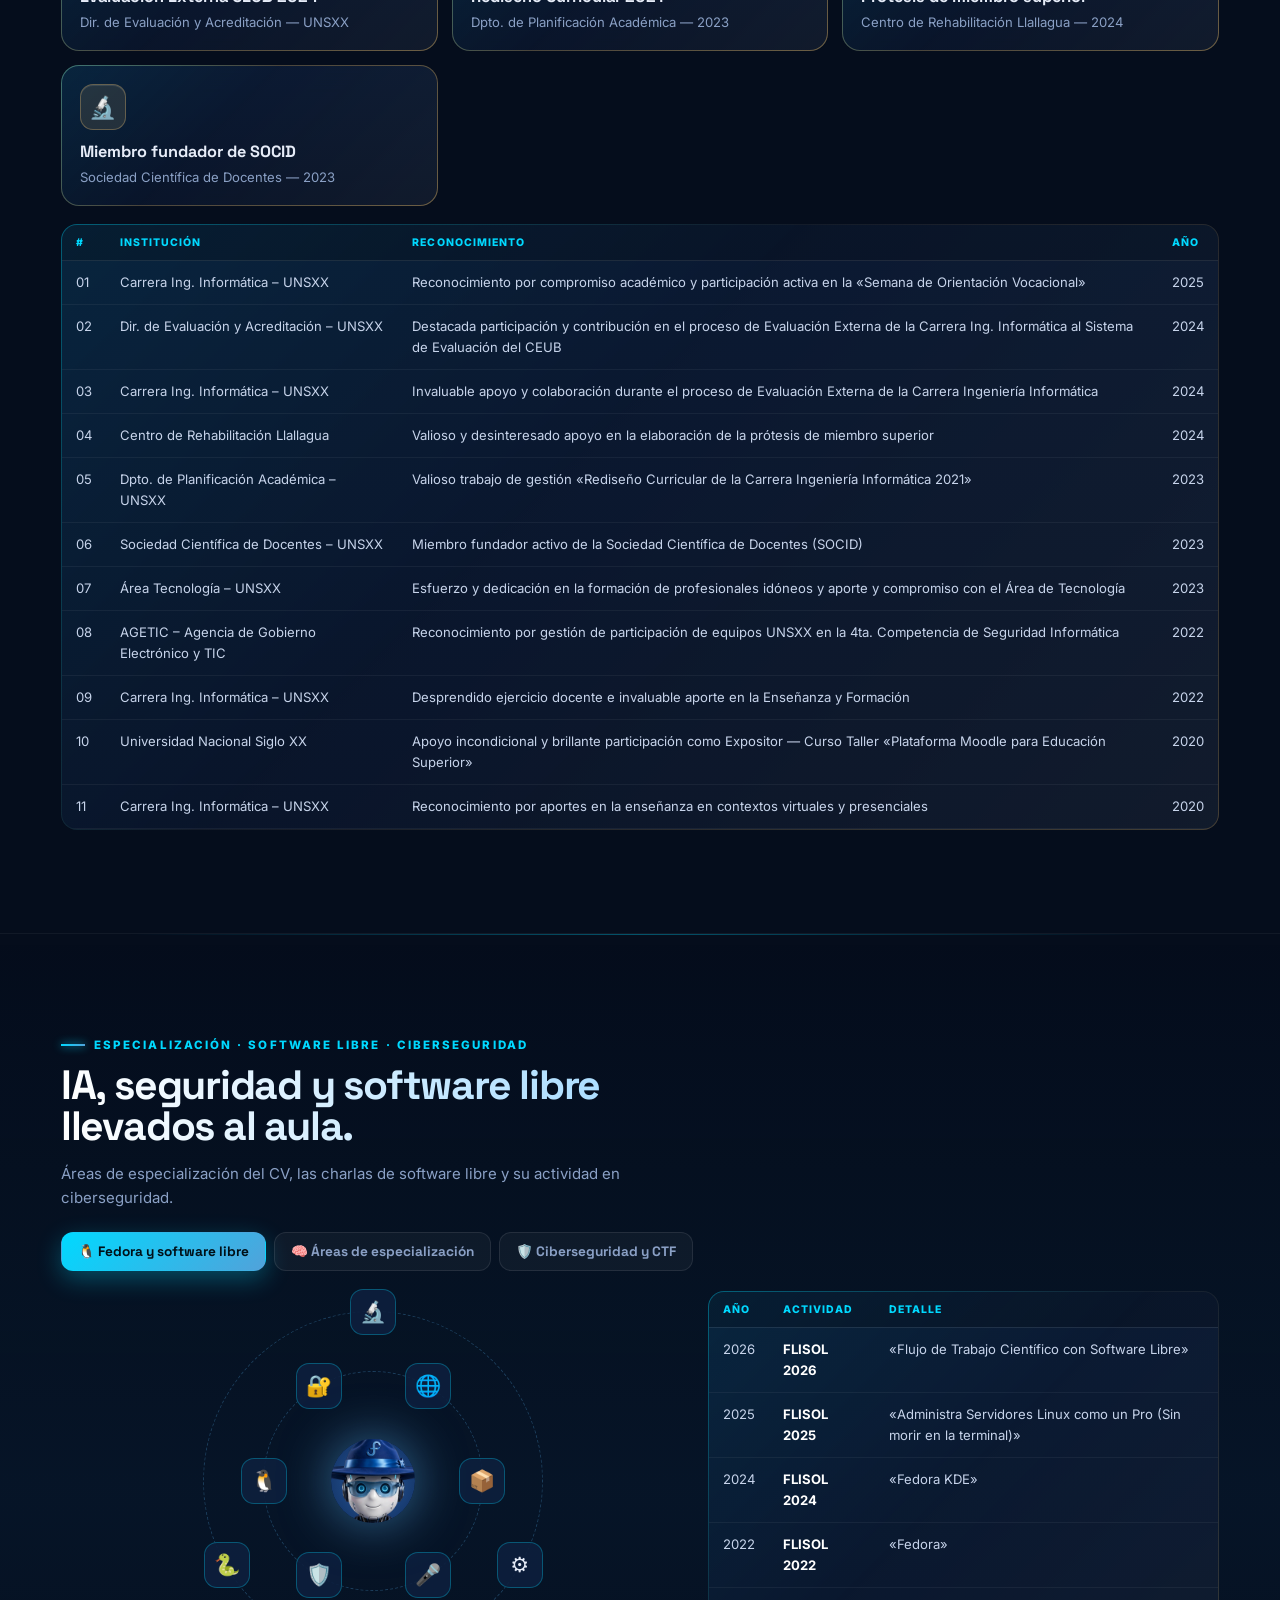
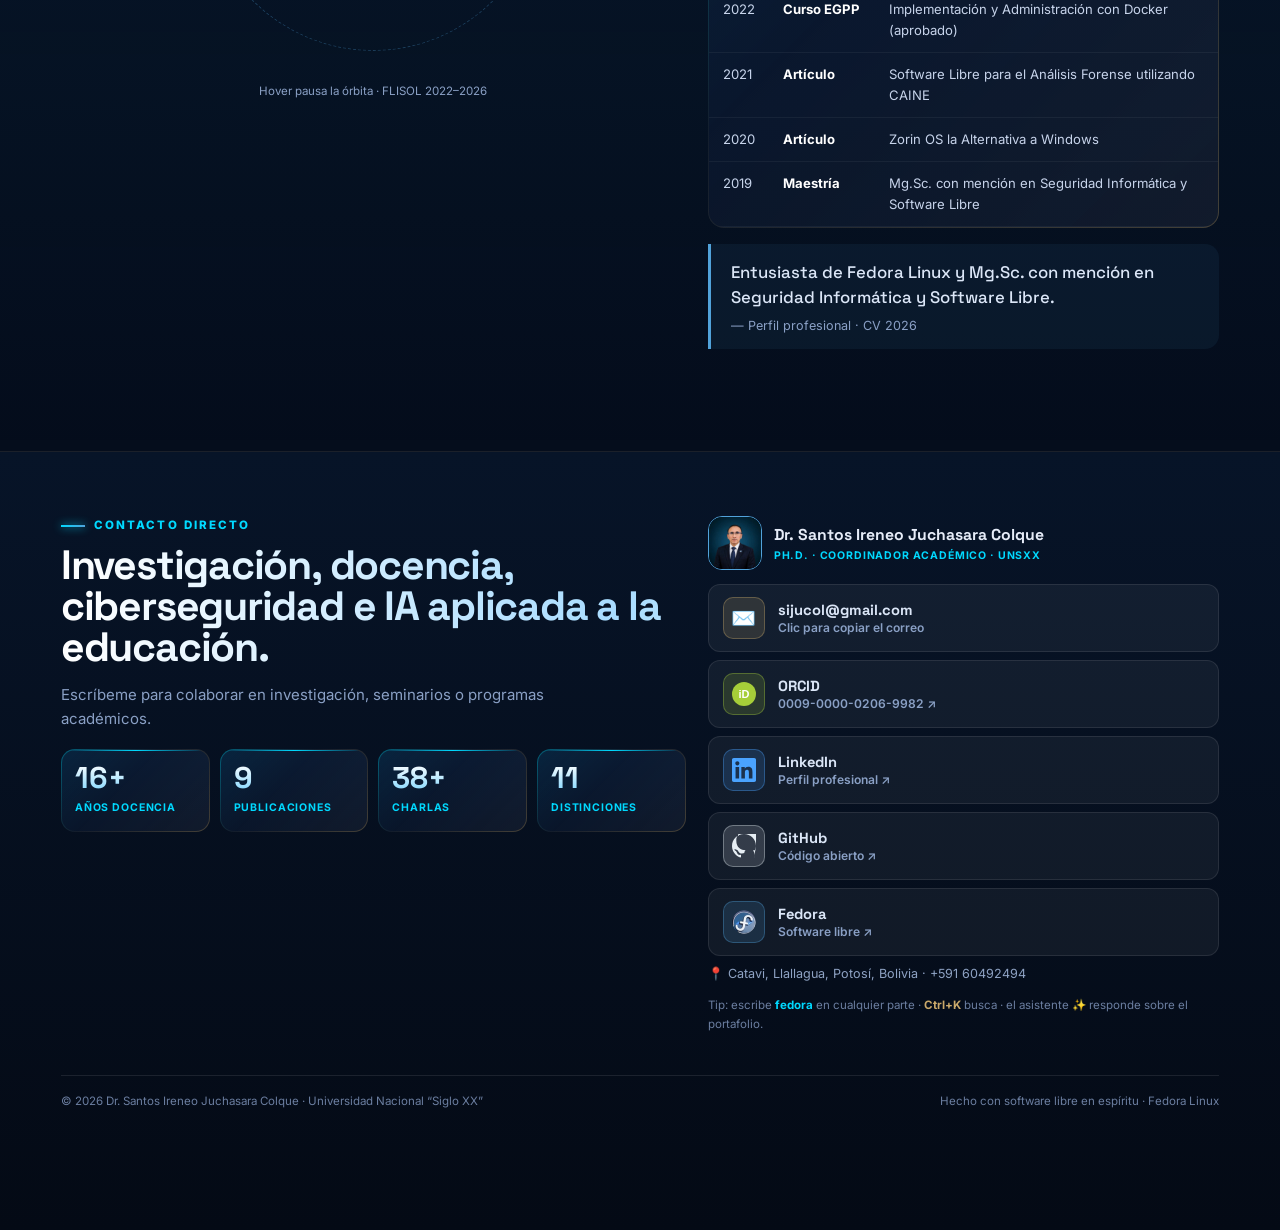
==== commit 011550a0: "Update index.html" ====
--- a/public/index.html
+++ b/public/index.html
@@ -45,7 +45,7 @@
 <div class="lvl"><span class="badge"><i></i>Ph.D. en Ciencias de la Computación</span><span class="badge b2">Docente Titular de IA</span><span class="badge b2">Coordinador Académico · Doctorado e Ing. Informática · UNSXX</span></div>
 <h1>Dr. Santos Ireneo<br>Juchasara Colque, <span class="gl" data-t="Ph.D.">Ph.D.</span></h1>
 <div class="ty"><span id="ty"></span><i class="cur"></i></div>
-<p class="lead"><b>Doctor en Ciencias de la Computación</b> (UNSXX, 2024), Docente Titular de Inteligencia Artificial y Coordinador Académico del Doctorado Multidisciplinario. <b style="color:var(--gold)">Investigador</b> con libro 2024 y 9 publicaciones en computación afectiva, redes y ciberseguridad; lideró el Rediseño Curricular 2021 y la Acreditación al sistema CEUB 2024 de la carrera Ingnieria Informática.</p>
+<p class="lead"><b>Doctor en Ciencias de la Computación</b> (UNSXX, 2024), Docente Titular de Inteligencia Artificial y Coordinador Académico del Doctorado Multidisciplinario. <b style="color:var(--gold)">Investigador</b> con libro 2024 y 9 publicaciones en computación afectiva, redes y ciberseguridad; lideró el Rediseño Curricular 2021 y la Acreditación al sistema CEUB 2024 de la carrera Ingeniería Informática.</p>
 <div class="row"><button class="btn bp" onclick="go('investigacion')">📚 Producción científica</button><button class="btn bfd" onclick="go('trayectoria')">🎓 Trayectoria</button><button class="btn bg" onclick="ai(1)">✨ Pregúntale a la IA</button></div>
 <div class="soc" id="soc"></div><div class="stats" id="stats"></div></div>
 <div class="side"><div class="pw" id="pw"><div class="ring"></div><div class="ph"><img data-ph alt="Dr. Santos Ireneo Juchasara Colque"></div><div class="pb">Ph.D. · IA · UNSXX</div></div>
